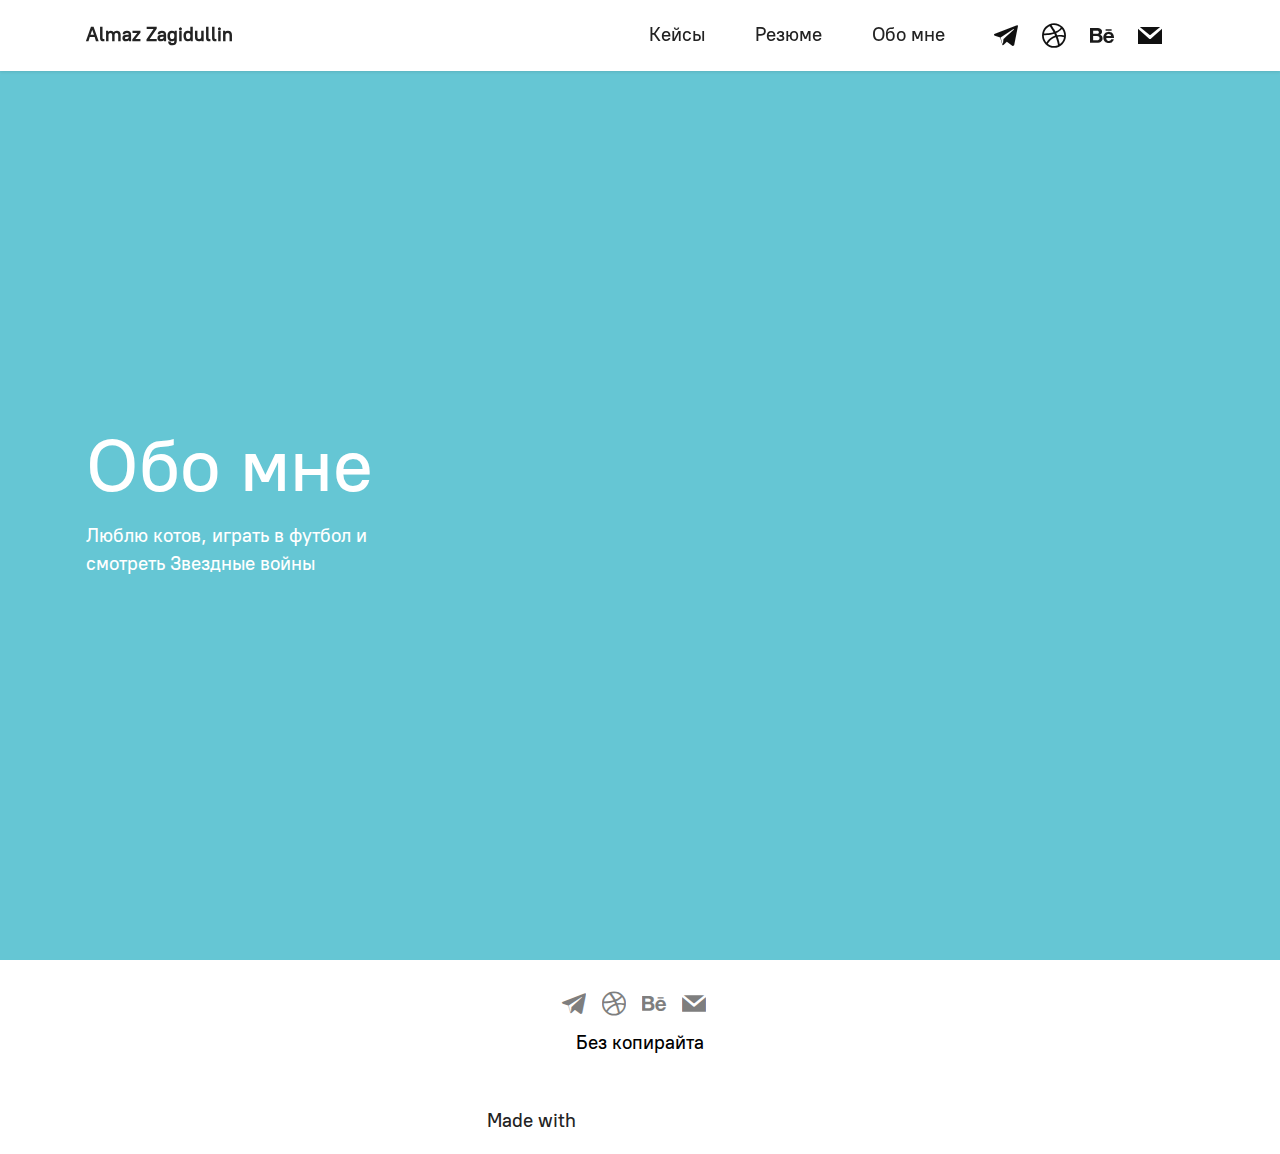
==== about.html @ 574a238c "Hello 4!" ====
<!DOCTYPE html>
<html  >
<head>
  <!-- Site made with Mobirise Website Builder v5.6.13, https://mobirise.com -->
  <meta charset="UTF-8">
  <meta http-equiv="X-UA-Compatible" content="IE=edge">
  <meta name="generator" content="Mobirise v5.6.13, mobirise.com">
  <meta name="twitter:card" content="summary_large_image"/>
  <meta name="twitter:image:src" content="">
  <meta property="og:image" content="">
  <meta name="twitter:title" content="Обо мне">
  <meta name="viewport" content="width=device-width, initial-scale=1, minimum-scale=1">
  <link rel="shortcut icon" href="assets/images/favicon-128x128.png" type="image/x-icon">
  <meta name="description" content="">
  
  
  <title>Обо мне</title>
  <link rel="stylesheet" href="assets/bootstrap/css/bootstrap.min.css">
  <link rel="stylesheet" href="assets/bootstrap/css/bootstrap-grid.min.css">
  <link rel="stylesheet" href="assets/bootstrap/css/bootstrap-reboot.min.css">
  <link rel="stylesheet" href="assets/dropdown/css/style.css">
  <link rel="stylesheet" href="assets/socicon/css/styles.css">
  <link rel="stylesheet" href="assets/theme/css/style.css">
  <link href="assets/fonts/style.css" rel="stylesheet">
  <link rel="preload" as="style" href="assets/mobirise/css/mbr-additional.css"><link rel="stylesheet" href="assets/mobirise/css/mbr-additional.css" type="text/css">
  
  
  
  
</head>
<body>
  
  <section data-bs-version="5.1" class="menu menu3 cid-tn5VrvWNl9" once="menu" id="menu3-2l">
    
    <nav class="navbar navbar-dropdown navbar-fixed-top navbar-expand-lg">
        <div class="container">
            <div class="navbar-brand">
                
                <span class="navbar-caption-wrap"><a class="navbar-caption text-black text-primary display-7" href="http://almazzagidullin.ru">Almaz Zagidullin</a></span>
            </div>
            <button class="navbar-toggler" type="button" data-toggle="collapse" data-bs-toggle="collapse" data-target="#navbarSupportedContent" data-bs-target="#navbarSupportedContent" aria-controls="navbarNavAltMarkup" aria-expanded="false" aria-label="Toggle navigation">
                <div class="hamburger">
                    <span></span>
                    <span></span>
                    <span></span>
                    <span></span>
                </div>
            </button>
            <div class="collapse navbar-collapse" id="navbarSupportedContent">
                <ul class="navbar-nav nav-dropdown nav-right" data-app-modern-menu="true"><li class="nav-item"><a class="nav-link link text-black text-primary display-4" href="index.html#features19-n">Кейсы</a></li>
                    <li class="nav-item"><a class="nav-link link text-black text-primary display-4" href="cv.html">Резюме</a></li><li class="nav-item"><a class="nav-link link text-black text-primary display-4" href="about.html">Обо мне</a></li></ul>
                <div class="icons-menu">
                    <a class="iconfont-wrapper" href="https://t.me/Almazzagidullin" target="_blank">
                        <span class="p-2 mbr-iconfont socicon-telegram socicon" style="color: rgb(16, 16, 16); fill: rgb(16, 16, 16);"></span>
                    </a>
                    <a class="iconfont-wrapper" href="https://dribbble.com/almazzagidullin" target="_blank">
                        <span class="p-2 mbr-iconfont socicon-dribbble socicon" style="color: rgb(16, 16, 16); fill: rgb(16, 16, 16);"></span>
                    </a>
                    <a class="iconfont-wrapper" href="https://www.behance.net/almazzagidullin" target="_blank">
                        <span class="p-2 mbr-iconfont socicon-behance socicon" style="color: rgb(26, 26, 26); fill: rgb(26, 26, 26);"></span>
                    </a>
                    <a class="iconfont-wrapper" href="mailto:almaz.zagidullin99@gmail.com">
                        <span class="p-2 mbr-iconfont socicon-mail socicon" style="color: rgb(16, 16, 16); fill: rgb(16, 16, 16);"></span>
                    </a>
                </div>
                
            </div>
        </div>
    </nav>
</section>

<section data-bs-version="5.1" class="header1 cid-tnnU8tg2Dp mbr-fullscreen" id="header1-2u">

    

    
    

    <div class="container">
        <div class="row">
            <div class="col-12 col-lg-4">
                <h1 class="mbr-section-title mbr-fonts-style mb-3 display-1">Обо мне</h1>
                
                <p class="mbr-text mbr-fonts-style display-7">
                    Люблю котов, играть в футбол и смотреть Звездные войны</p>
                
            </div>
        </div>
    </div>
</section>

<section data-bs-version="5.1" class="footer3 cid-tn5U6Bh8wp" once="footers" id="footer3-2m">

    

    

    <div class="container">
        <div class="media-container-row align-center mbr-white">
            
            <div class="row social-row">
                <div class="social-list align-right pb-2">
                    
                    
                    
                    
                    
                    
                <div class="soc-item">
                        <a href="https://t.me/Almazzagidullin" target="_blank">
                            <span class="mbr-iconfont mbr-iconfont-social socicon-telegram socicon" style="color: rgb(0, 0, 0); fill: rgb(0, 0, 0);"></span>
                        </a>
                    </div><div class="soc-item">
                        <a href="https://dribbble.com/almazzagidullin" target="_blank">
                            <span class="mbr-iconfont mbr-iconfont-social socicon-dribbble socicon" style="color: rgb(0, 0, 0); fill: rgb(0, 0, 0);"></span>
                        </a>
                    </div><div class="soc-item">
                        <a href="https://www.behance.net/almazzagidullin" target="_blank">
                            <span class="mbr-iconfont mbr-iconfont-social socicon-behance socicon" style="color: rgb(0, 0, 0); fill: rgb(0, 0, 0);"></span>
                        </a>
                    </div><div class="soc-item">
                        <a href="mailto:almaz.zagidullin99@gmail.com">
                            <span class="mbr-iconfont mbr-iconfont-social socicon-mail socicon" style="color: rgb(0, 0, 0); fill: rgb(0, 0, 0);"></span>
                        </a>
                    </div></div>
            </div>
            <div class="row row-copirayt">
                <p class="mbr-text mb-0 mbr-fonts-style mbr-white align-center display-7">Без копирайта</p>
            </div>
        </div>
    </div>
</section><section class="display-7" style="padding: 0;align-items: center;justify-content: center;flex-wrap: wrap;    align-content: center;display: flex;position: relative;height: 4rem;"><a href="https://mobiri.se/" style="flex: 1 1;height: 4rem;position: absolute;width: 100%;z-index: 1;"><img alt="" style="height: 4rem;" src="[data-uri]"></a><p style="margin: 0;text-align: center;" class="display-7">Made with &#8204;</p><a style="z-index:1" href="https://mobirise.com/html-builder.html">HTML Website Generator</a></section><script src="assets/bootstrap/js/bootstrap.bundle.min.js"></script>  <script src="assets/smoothscroll/smooth-scroll.js"></script>  <script src="assets/ytplayer/index.js"></script>  <script src="assets/dropdown/js/navbar-dropdown.js"></script>  <script src="assets/theme/js/script.js"></script>  
  
  
</body>
</html>
---- assets/dropdown/css/style.css ----
.navbar-dropdown {
  left: 0;
  padding: 0;
  position: absolute;
  right: 0;
  top: 0;
  transition: all 0.45s ease;
  z-index: 1030;
  background: #282828; }
  .navbar-dropdown .navbar-logo {
    margin-right: 0.8rem;
    transition: margin 0.3s ease-in-out;
    vertical-align: middle; }
    .navbar-dropdown .navbar-logo img {
      height: 3.125rem;
      transition: all 0.3s ease-in-out; }
    .navbar-dropdown .navbar-logo.mbr-iconfont {
      font-size: 3.125rem;
      line-height: 3.125rem; }
  .navbar-dropdown .navbar-caption {
    font-weight: 700;
    white-space: normal;
    vertical-align: -4px;
    line-height: 3.125rem !important; }
    .navbar-dropdown .navbar-caption, .navbar-dropdown .navbar-caption:hover {
      color: inherit;
      text-decoration: none; }
  .navbar-dropdown .mbr-iconfont + .navbar-caption {
    vertical-align: -1px; }
  .navbar-dropdown.navbar-fixed-top {
    position: fixed; }
  .navbar-dropdown .navbar-brand span {
    vertical-align: -4px; }
  .navbar-dropdown.bg-color.transparent {
    background: none; }
  .navbar-dropdown.navbar-short .navbar-brand {
    padding: 0.625rem 0; }
    .navbar-dropdown.navbar-short .navbar-brand span {
      vertical-align: -1px; }
  .navbar-dropdown.navbar-short .navbar-caption {
    line-height: 2.375rem !important;
    vertical-align: -2px; }
  .navbar-dropdown.navbar-short .navbar-logo {
    margin-right: 0.5rem; }
    .navbar-dropdown.navbar-short .navbar-logo img {
      height: 2.375rem; }
    .navbar-dropdown.navbar-short .navbar-logo.mbr-iconfont {
      font-size: 2.375rem;
      line-height: 2.375rem; }
  .navbar-dropdown.navbar-short .mbr-table-cell {
    height: 3.625rem; }
  .navbar-dropdown .navbar-close {
    left: 0.6875rem;
    position: fixed;
    top: 0.75rem;
    z-index: 1000; }
  .navbar-dropdown .hamburger-icon {
    content: "";
    display: inline-block;
    vertical-align: middle;
    width: 16px;
    -webkit-box-shadow: 0 -6px 0 1px #282828,0 0 0 1px #282828,0 6px 0 1px #282828;
    -moz-box-shadow: 0 -6px 0 1px #282828,0 0 0 1px #282828,0 6px 0 1px #282828;
    box-shadow: 0 -6px 0 1px #282828,0 0 0 1px #282828,0 6px 0 1px #282828; }

.dropdown-menu .dropdown-toggle[data-toggle="dropdown-submenu"]::after {
  border-bottom: 0.35em solid transparent;
  border-left: 0.35em solid;
  border-right: 0;
  border-top: 0.35em solid transparent;
  margin-left: 0.3rem; }

.dropdown-menu .dropdown-item:focus {
  outline: 0; }

.nav-dropdown {
  font-size: 0.75rem;
  font-weight: 500;
  height: auto !important; }
  .nav-dropdown .nav-btn {
    padding-left: 1rem; }
  .nav-dropdown .link {
    margin: .667em 1.667em;
    font-weight: 500;
    padding: 0;
    transition: color .2s ease-in-out; }
    .nav-dropdown .link.dropdown-toggle {
      margin-right: 2.583em; }
      .nav-dropdown .link.dropdown-toggle::after {
        margin-left: .25rem;
        border-top: 0.35em solid;
        border-right: 0.35em solid transparent;
        border-left: 0.35em solid transparent;
        border-bottom: 0; }
      .nav-dropdown .link.dropdown-toggle[aria-expanded="true"] {
        margin: 0;
        padding: 0.667em 3.263em  0.667em 1.667em; }
  .nav-dropdown .link::after,
  .nav-dropdown .dropdown-item::after {
    color: inherit; }
  .nav-dropdown .btn {
    font-size: 0.75rem;
    font-weight: 700;
    letter-spacing: 0;
    margin-bottom: 0;
    padding-left: 1.25rem;
    padding-right: 1.25rem; }
  .nav-dropdown .dropdown-menu {
    border-radius: 0;
    border: 0;
    left: 0;
    margin: 0;
    padding-bottom: 1.25rem;
    padding-top: 1.25rem;
    position: relative; }
  .nav-dropdown .dropdown-submenu {
    margin-left: 0.125rem;
    top: 0; }
  .nav-dropdown .dropdown-item {
    font-weight: 500;
    line-height: 2;
    padding: 0.3846em 4.615em 0.3846em 1.5385em;
    position: relative;
    transition: color .2s ease-in-out, background-color .2s ease-in-out; }
    .nav-dropdown .dropdown-item::after {
      margin-top: -0.3077em;
      position: absolute;
      right: 1.1538em;
      top: 50%; }
    .nav-dropdown .dropdown-item:focus, .nav-dropdown .dropdown-item:hover {
      background: none; }

@media (max-width: 767px) {
  .nav-dropdown.navbar-toggleable-sm {
    bottom: 0;
    display: none;
    left: 0;
    overflow-x: hidden;
    position: fixed;
    top: 0;
    transform: translateX(-100%);
    -ms-transform: translateX(-100%);
    -webkit-transform: translateX(-100%);
    width: 18.75rem;
    z-index: 999; } }
.nav-dropdown.navbar-toggleable-xl {
  bottom: 0;
  display: none;
  left: 0;
  overflow-x: hidden;
  position: fixed;
  top: 0;
  transform: translateX(-100%);
  -ms-transform: translateX(-100%);
  -webkit-transform: translateX(-100%);
  width: 18.75rem;
  z-index: 999; }

.nav-dropdown-sm {
  display: block !important;
  overflow-x: hidden;
  overflow: auto;
  padding-top: 3.875rem; }
  .nav-dropdown-sm::after {
    content: "";
    display: block;
    height: 3rem;
    width: 100%; }
  .nav-dropdown-sm.collapse.in ~ .navbar-close {
    display: block !important; }
  .nav-dropdown-sm.collapsing, .nav-dropdown-sm.collapse.in {
    transform: translateX(0);
    -ms-transform: translateX(0);
    -webkit-transform: translateX(0);
    transition: all 0.25s ease-out;
    -webkit-transition: all 0.25s ease-out;
    background: #282828; }
  .nav-dropdown-sm.collapsing[aria-expanded="false"] {
    transform: translateX(-100%);
    -ms-transform: translateX(-100%);
    -webkit-transform: translateX(-100%); }
  .nav-dropdown-sm .nav-item {
    display: block;
    margin-left: 0 !important;
    padding-left: 0; }
  .nav-dropdown-sm .link,
  .nav-dropdown-sm .dropdown-item {
    border-top: 1px dotted rgba(255, 255, 255, 0.1);
    font-size: 0.8125rem;
    line-height: 1.6;
    margin: 0 !important;
    padding: 0.875rem 2.4rem 0.875rem 1.5625rem !important;
    position: relative;
    white-space: normal; }
    .nav-dropdown-sm .link:focus, .nav-dropdown-sm .link:hover,
    .nav-dropdown-sm .dropdown-item:focus,
    .nav-dropdown-sm .dropdown-item:hover {
      background: rgba(0, 0, 0, 0.2) !important;
      color: #c0a375; }
  .nav-dropdown-sm .nav-btn {
    position: relative;
    padding: 1.5625rem 1.5625rem 0 1.5625rem; }
    .nav-dropdown-sm .nav-btn::before {
      border-top: 1px dotted rgba(255, 255, 255, 0.1);
      content: "";
      left: 0;
      position: absolute;
      top: 0;
      width: 100%; }
    .nav-dropdown-sm .nav-btn + .nav-btn {
      padding-top: 0.625rem; }
      .nav-dropdown-sm .nav-btn + .nav-btn::before {
        display: none; }
  .nav-dropdown-sm .btn {
    padding: 0.625rem 0; }
  .nav-dropdown-sm .dropdown-toggle[data-toggle="dropdown-submenu"]::after {
    margin-left: .25rem;
    border-top: 0.35em solid;
    border-right: 0.35em solid transparent;
    border-left: 0.35em solid transparent;
    border-bottom: 0; }
  .nav-dropdown-sm .dropdown-toggle[data-toggle="dropdown-submenu"][aria-expanded="true"]::after {
    border-top: 0;
    border-right: 0.35em solid transparent;
    border-left: 0.35em solid transparent;
    border-bottom: 0.35em solid; }
  .nav-dropdown-sm .dropdown-menu {
    margin: 0;
    padding: 0;
    position: relative;
    top: 0;
    left: 0;
    width: 100%;
    border: 0;
    float: none;
    border-radius: 0;
    background: none; }
  .nav-dropdown-sm .dropdown-submenu {
    left: 100%;
    margin-left: 0.125rem;
    margin-top: -1.25rem;
    top: 0; }

.navbar-toggleable-sm .nav-dropdown .dropdown-menu {
  position: absolute; }

.navbar-toggleable-sm .nav-dropdown .dropdown-submenu {
  left: 100%;
  margin-left: 0.125rem;
  margin-top: -1.25rem;
  top: 0; }

.navbar-toggleable-sm.opened .nav-dropdown .dropdown-menu {
  position: relative; }

.navbar-toggleable-sm.opened .nav-dropdown .dropdown-submenu {
  left: 0;
  margin-left: 00rem;
  margin-top: 0rem;
  top: 0; }

.is-builder .nav-dropdown.collapsing {
  transition: none !important; }
---- assets/socicon/css/styles.css ----
@charset "UTF-8";

@font-face {
  font-family: 'Socicon';
  src:  url('../fonts/socicon.eot');
  src:  url('../fonts/socicon.eot?#iefix') format('embedded-opentype'),
    url('../fonts/socicon.woff2') format('woff2'),
    url('../fonts/socicon.ttf') format('truetype'),
    url('../fonts/socicon.woff') format('woff'),
    url('../fonts/socicon.svg#socicon') format('svg');
  font-weight: normal;
  font-style: normal;
  font-display: swap;
}

[data-icon]:before {
  font-family: "socicon" !important;
  content: attr(data-icon);
  font-style: normal !important;
  font-weight: normal !important;
  font-variant: normal !important;
  text-transform: none !important;
  speak: none;
  line-height: 1;
  -webkit-font-smoothing: antialiased;
  -moz-osx-font-smoothing: grayscale;
}

[class^="socicon-"], [class*=" socicon-"] {
  /* use !important to prevent issues with browser extensions that change fonts */
  font-family: 'Socicon' !important;
  speak: none;
  font-style: normal;
  font-weight: normal;
  font-variant: normal;
  text-transform: none;
  line-height: 1;

  /* Better Font Rendering =========== */
  -webkit-font-smoothing: antialiased;
  -moz-osx-font-smoothing: grayscale;
}

.socicon-eitaa:before {
  content: "\e97c";
}
.socicon-soroush:before {
  content: "\e97d";
}
.socicon-bale:before {
  content: "\e97e";
}
.socicon-zazzle:before {
  content: "\e97b";
}
.socicon-society6:before {
  content: "\e97a";
}
.socicon-redbubble:before {
  content: "\e979";
}
.socicon-avvo:before {
  content: "\e978";
}
.socicon-stitcher:before {
  content: "\e977";
}
.socicon-googlehangouts:before {
  content: "\e974";
}
.socicon-dlive:before {
  content: "\e975";
}
.socicon-vsco:before {
  content: "\e976";
}
.socicon-flipboard:before {
  content: "\e973";
}
.socicon-ubuntu:before {
  content: "\e958";
}
.socicon-artstation:before {
  content: "\e959";
}
.socicon-invision:before {
  content: "\e95a";
}
.socicon-torial:before {
  content: "\e95b";
}
.socicon-collectorz:before {
  content: "\e95c";
}
.socicon-seenthis:before {
  content: "\e95d";
}
.socicon-googleplaymusic:before {
  content: "\e95e";
}
.socicon-debian:before {
  content: "\e95f";
}
.socicon-filmfreeway:before {
  content: "\e960";
}
.socicon-gnome:before {
  content: "\e961";
}
.socicon-itchio:before {
  content: "\e962";
}
.socicon-jamendo:before {
  content: "\e963";
}
.socicon-mix:before {
  content: "\e964";
}
.socicon-sharepoint:before {
  content: "\e965";
}
.socicon-tinder:before {
  content: "\e966";
}
.socicon-windguru:before {
  content: "\e967";
}
.socicon-cdbaby:before {
  content: "\e968";
}
.socicon-elementaryos:before {
  content: "\e969";
}
.socicon-stage32:before {
  content: "\e96a";
}
.socicon-tiktok:before {
  content: "\e96b";
}
.socicon-gitter:before {
  content: "\e96c";
}
.socicon-letterboxd:before {
  content: "\e96d";
}
.socicon-threema:before {
  content: "\e96e";
}
.socicon-splice:before {
  content: "\e96f";
}
.socicon-metapop:before {
  content: "\e970";
}
.socicon-naver:before {
  content: "\e971";
}
.socicon-remote:before {
  content: "\e972";
}
.socicon-internet:before {
  content: "\e957";
}
.socicon-moddb:before {
  content: "\e94b";
}
.socicon-indiedb:before {
  content: "\e94c";
}
.socicon-traxsource:before {
  content: "\e94d";
}
.socicon-gamefor:before {
  content: "\e94e";
}
.socicon-pixiv:before {
  content: "\e94f";
}
.socicon-myanimelist:before {
  content: "\e950";
}
.socicon-blackberry:before {
  content: "\e951";
}
.socicon-wickr:before {
  content: "\e952";
}
.socicon-spip:before {
  content: "\e953";
}
.socicon-napster:before {
  content: "\e954";
}
.socicon-beatport:before {
  content: "\e955";
}
.socicon-hackerone:before {
  content: "\e956";
}
.socicon-hackernews:before {
  content: "\e946";
}
.socicon-smashwords:before {
  content: "\e947";
}
.socicon-kobo:before {
  content: "\e948";
}
.socicon-bookbub:before {
  content: "\e949";
}
.socicon-mailru:before {
  content: "\e94a";
}
.socicon-gitlab:before {
  content: "\e945";
}
.socicon-instructables:before {
  content: "\e944";
}
.socicon-portfolio:before {
  content: "\e943";
}
.socicon-codered:before {
  content: "\e940";
}
.socicon-origin:before {
  content: "\e941";
}
.socicon-nextdoor:before {
  content: "\e942";
}
.socicon-udemy:before {
  content: "\e93f";
}
.socicon-livemaster:before {
  content: "\e93e";
}
.socicon-crunchbase:before {
  content: "\e93b";
}
.socicon-homefy:before {
  content: "\e93c";
}
.socicon-calendly:before {
  content: "\e93d";
}
.socicon-realtor:before {
  content: "\e90f";
}
.socicon-tidal:before {
  content: "\e910";
}
.socicon-qobuz:before {
  content: "\e911";
}
.socicon-natgeo:before {
  content: "\e912";
}
.socicon-mastodon:before {
  content: "\e913";
}
.socicon-unsplash:before {
  content: "\e914";
}
.socicon-homeadvisor:before {
  content: "\e915";
}
.socicon-angieslist:before {
  content: "\e916";
}
.socicon-codepen:before {
  content: "\e917";
}
.socicon-slack:before {
  content: "\e918";
}
.socicon-openaigym:before {
  content: "\e919";
}
.socicon-logmein:before {
  content: "\e91a";
}
.socicon-fiverr:before {
  content: "\e91b";
}
.socicon-gotomeeting:before {
  content: "\e91c";
}
.socicon-aliexpress:before {
  content: "\e91d";
}
.socicon-guru:before {
  content: "\e91e";
}
.socicon-appstore:before {
  content: "\e91f";
}
.socicon-homes:before {
  content: "\e920";
}
.socicon-zoom:before {
  content: "\e921";
}
.socicon-alibaba:before {
  content: "\e922";
}
.socicon-craigslist:before {
  content: "\e923";
}
.socicon-wix:before {
  content: "\e924";
}
.socicon-redfin:before {
  content: "\e925";
}
.socicon-googlecalendar:before {
  content: "\e926";
}
.socicon-shopify:before {
  content: "\e927";
}
.socicon-freelancer:before {
  content: "\e928";
}
.socicon-seedrs:before {
  content: "\e929";
}
.socicon-bing:before {
  content: "\e92a";
}
.socicon-doodle:before {
  content: "\e92b";
}
.socicon-bonanza:before {
  content: "\e92c";
}
.socicon-squarespace:before {
  content: "\e92d";
}
.socicon-toptal:before {
  content: "\e92e";
}
.socicon-gust:before {
  content: "\e92f";
}
.socicon-ask:before {
  content: "\e930";
}
.socicon-trulia:before {
  content: "\e931";
}
.socicon-loomly:before {
  content: "\e932";
}
.socicon-ghost:before {
  content: "\e933";
}
.socicon-upwork:before {
  content: "\e934";
}
.socicon-fundable:before {
  content: "\e935";
}
.socicon-booking:before {
  content: "\e936";
}
.socicon-googlemaps:before {
  content: "\e937";
}
.socicon-zillow:before {
  content: "\e938";
}
.socicon-niconico:before {
  content: "\e939";
}
.socicon-toneden:before {
  content: "\e93a";
}
.socicon-augment:before {
  content: "\e908";
}
.socicon-bitbucket:before {
  content: "\e909";
}
.socicon-fyuse:before {
  content: "\e90a";
}
.socicon-yt-gaming:before {
  content: "\e90b";
}
.socicon-sketchfab:before {
  content: "\e90c";
}
.socicon-mobcrush:before {
  content: "\e90d";
}
.socicon-microsoft:before {
  content: "\e90e";
}
.socicon-pandora:before {
  content: "\e907";
}
.socicon-messenger:before {
  content: "\e906";
}
.socicon-gamewisp:before {
  content: "\e905";
}
.socicon-bloglovin:before {
  content: "\e904";
}
.socicon-tunein:before {
  content: "\e903";
}
.socicon-gamejolt:before {
  content: "\e901";
}
.socicon-trello:before {
  content: "\e902";
}
.socicon-spreadshirt:before {
  content: "\e900";
}
.socicon-500px:before {
  content: "\e000";
}
.socicon-8tracks:before {
  content: "\e001";
}
.socicon-airbnb:before {
  content: "\e002";
}
.socicon-alliance:before {
  content: "\e003";
}
.socicon-amazon:before {
  content: "\e004";
}
.socicon-amplement:before {
  content: "\e005";
}
.socicon-android:before {
  content: "\e006";
}
.socicon-angellist:before {
  content: "\e007";
}
.socicon-apple:before {
  content: "\e008";
}
.socicon-appnet:before {
  content: "\e009";
}
.socicon-baidu:before {
  content: "\e00a";
}
.socicon-bandcamp:before {
  content: "\e00b";
}
.socicon-battlenet:before {
  content: "\e00c";
}
.socicon-mixer:before {
  content: "\e00d";
}
.socicon-bebee:before {
  content: "\e00e";
}
.socicon-bebo:before {
  content: "\e00f";
}
.socicon-behance:before {
  content: "\e010";
}
.socicon-blizzard:before {
  content: "\e011";
}
.socicon-blogger:before {
  content: "\e012";
}
.socicon-buffer:before {
  content: "\e013";
}
.socicon-chrome:before {
  content: "\e014";
}
.socicon-coderwall:before {
  content: "\e015";
}
.socicon-curse:before {
  content: "\e016";
}
.socicon-dailymotion:before {
  content: "\e017";
}
.socicon-deezer:before {
  content: "\e018";
}
.socicon-delicious:before {
  content: "\e019";
}
.socicon-deviantart:before {
  content: "\e01a";
}
.socicon-diablo:before {
  content: "\e01b";
}
.socicon-digg:before {
  content: "\e01c";
}
.socicon-discord:before {
  content: "\e01d";
}
.socicon-disqus:before {
  content: "\e01e";
}
.socicon-douban:before {
  content: "\e01f";
}
.socicon-draugiem:before {
  content: "\e020";
}
.socicon-dribbble:before {
  content: "\e021";
}
.socicon-drupal:before {
  content: "\e022";
}
.socicon-ebay:before {
  content: "\e023";
}
.socicon-ello:before {
  content: "\e024";
}
.socicon-endomodo:before {
  content: "\e025";
}
.socicon-envato:before {
  content: "\e026";
}
.socicon-etsy:before {
  content: "\e027";
}
.socicon-facebook:before {
  content: "\e028";
}
.socicon-feedburner:before {
  content: "\e029";
}
.socicon-filmweb:before {
  content: "\e02a";
}
.socicon-firefox:before {
  content: "\e02b";
}
.socicon-flattr:before {
  content: "\e02c";
}
.socicon-flickr:before {
  content: "\e02d";
}
.socicon-formulr:before {
  content: "\e02e";
}
.socicon-forrst:before {
  content: "\e02f";
}
.socicon-foursquare:before {
  content: "\e030";
}
.socicon-friendfeed:before {
  content: "\e031";
}
.socicon-github:before {
  content: "\e032";
}
.socicon-goodreads:before {
  content: "\e033";
}
.socicon-google:before {
  content: "\e034";
}
.socicon-googlescholar:before {
  content: "\e035";
}
.socicon-googlegroups:before {
  content: "\e036";
}
.socicon-googlephotos:before {
  content: "\e037";
}
.socicon-googleplus:before {
  content: "\e038";
}
.socicon-grooveshark:before {
  content: "\e039";
}
.socicon-hackerrank:before {
  content: "\e03a";
}
.socicon-hearthstone:before {
  content: "\e03b";
}
.socicon-hellocoton:before {
  content: "\e03c";
}
.socicon-heroes:before {
  content: "\e03d";
}
.socicon-smashcast:before {
  content: "\e03e";
}
.socicon-horde:before {
  content: "\e03f";
}
.socicon-houzz:before {
  content: "\e040";
}
.socicon-icq:before {
  content: "\e041";
}
.socicon-identica:before {
  content: "\e042";
}
.socicon-imdb:before {
  content: "\e043";
}
.socicon-instagram:before {
  content: "\e044";
}
.socicon-issuu:before {
  content: "\e045";
}
.socicon-istock:before {
  content: "\e046";
}
.socicon-itunes:before {
  content: "\e047";
}
.socicon-keybase:before {
  content: "\e048";
}
.socicon-lanyrd:before {
  content: "\e049";
}
.socicon-lastfm:before {
  content: "\e04a";
}
.socicon-line:before {
  content: "\e04b";
}
.socicon-linkedin:before {
  content: "\e04c";
}
.socicon-livejournal:before {
  content: "\e04d";
}
.socicon-lyft:before {
  content: "\e04e";
}
.socicon-macos:before {
  content: "\e04f";
}
.socicon-mail:before {
  content: "\e050";
}
.socicon-medium:before {
  content: "\e051";
}
.socicon-meetup:before {
  content: "\e052";
}
.socicon-mixcloud:before {
  content: "\e053";
}
.socicon-modelmayhem:before {
  content: "\e054";
}
.socicon-mumble:before {
  content: "\e055";
}
.socicon-myspace:before {
  content: "\e056";
}
.socicon-newsvine:before {
  content: "\e057";
}
.socicon-nintendo:before {
  content: "\e058";
}
.socicon-npm:before {
  content: "\e059";
}
.socicon-odnoklassniki:before {
  content: "\e05a";
}
.socicon-openid:before {
  content: "\e05b";
}
.socicon-opera:before {
  content: "\e05c";
}
.socicon-outlook:before {
  content: "\e05d";
}
.socicon-overwatch:before {
  content: "\e05e";
}
.socicon-patreon:before {
  content: "\e05f";
}
.socicon-paypal:before {
  content: "\e060";
}
.socicon-periscope:before {
  content: "\e061";
}
.socicon-persona:before {
  content: "\e062";
}
.socicon-pinterest:before {
  content: "\e063";
}
.socicon-play:before {
  content: "\e064";
}
.socicon-player:before {
  content: "\e065";
}
.socicon-playstation:before {
  content: "\e066";
}
.socicon-pocket:before {
  content: "\e067";
}
.socicon-qq:before {
  content: "\e068";
}
.socicon-quora:before {
  content: "\e069";
}
.socicon-raidcall:before {
  content: "\e06a";
}
.socicon-ravelry:before {
  content: "\e06b";
}
.socicon-reddit:before {
  content: "\e06c";
}
.socicon-renren:before {
  content: "\e06d";
}
.socicon-researchgate:before {
  content: "\e06e";
}
.socicon-residentadvisor:before {
  content: "\e06f";
}
.socicon-reverbnation:before {
  content: "\e070";
}
.socicon-rss:before {
  content: "\e071";
}
.socicon-sharethis:before {
  content: "\e072";
}
.socicon-skype:before {
  content: "\e073";
}
.socicon-slideshare:before {
  content: "\e074";
}
.socicon-smugmug:before {
  content: "\e075";
}
.socicon-snapchat:before {
  content: "\e076";
}
.socicon-songkick:before {
  content: "\e077";
}
.socicon-soundcloud:before {
  content: "\e078";
}
.socicon-spotify:before {
  content: "\e079";
}
.socicon-stackexchange:before {
  content: "\e07a";
}
.socicon-stackoverflow:before {
  content: "\e07b";
}
.socicon-starcraft:before {
  content: "\e07c";
}
.socicon-stayfriends:before {
  content: "\e07d";
}
.socicon-steam:before {
  content: "\e07e";
}
.socicon-storehouse:before {
  content: "\e07f";
}
.socicon-strava:before {
  content: "\e080";
}
.socicon-streamjar:before {
  content: "\e081";
}
.socicon-stumbleupon:before {
  content: "\e082";
}
.socicon-swarm:before {
  content: "\e083";
}
.socicon-teamspeak:before {
  content: "\e084";
}
.socicon-teamviewer:before {
  content: "\e085";
}
.socicon-technorati:before {
  content: "\e086";
}
.socicon-telegram:before {
  content: "\e087";
}
.socicon-tripadvisor:before {
  content: "\e088";
}
.socicon-tripit:before {
  content: "\e089";
}
.socicon-triplej:before {
  content: "\e08a";
}
.socicon-tumblr:before {
  content: "\e08b";
}
.socicon-twitch:before {
  content: "\e08c";
}
.socicon-twitter:before {
  content: "\e08d";
}
.socicon-uber:before {
  content: "\e08e";
}
.socicon-ventrilo:before {
  content: "\e08f";
}
.socicon-viadeo:before {
  content: "\e090";
}
.socicon-viber:before {
  content: "\e091";
}
.socicon-viewbug:before {
  content: "\e092";
}
.socicon-vimeo:before {
  content: "\e093";
}
.socicon-vine:before {
  content: "\e094";
}
.socicon-vkontakte:before {
  content: "\e095";
}
.socicon-warcraft:before {
  content: "\e096";
}
.socicon-wechat:before {
  content: "\e097";
}
.socicon-weibo:before {
  content: "\e098";
}
.socicon-whatsapp:before {
  content: "\e099";
}
.socicon-wikipedia:before {
  content: "\e09a";
}
.socicon-windows:before {
  content: "\e09b";
}
.socicon-wordpress:before {
  content: "\e09c";
}
.socicon-wykop:before {
  content: "\e09d";
}
.socicon-xbox:before {
  content: "\e09e";
}
.socicon-xing:before {
  content: "\e09f";
}
.socicon-yahoo:before {
  content: "\e0a0";
}
.socicon-yammer:before {
  content: "\e0a1";
}
.socicon-yandex:before {
  content: "\e0a2";
}
.socicon-yelp:before {
  content: "\e0a3";
}
.socicon-younow:before {
  content: "\e0a4";
}
.socicon-youtube:before {
  content: "\e0a5";
}
.socicon-zapier:before {
  content: "\e0a6";
}
.socicon-zerply:before {
  content: "\e0a7";
}
.socicon-zomato:before {
  content: "\e0a8";
}
.socicon-zynga:before {
  content: "\e0a9";
}
---- assets/theme/css/style.css ----
@charset "UTF-8";
section {
  background-color: #ffffff;
}

body {
  font-style: normal;
  line-height: 1.5;
  font-weight: 400;
  color: #232323;
  position: relative;
}

button {
  background-color: transparent;
  border-color: transparent;
}

section,
.container,
.container-fluid {
  position: relative;
  word-wrap: break-word;
}

a.mbr-iconfont:hover {
  text-decoration: none;
}

.article .lead p,
.article .lead ul,
.article .lead ol,
.article .lead pre,
.article .lead blockquote {
  margin-bottom: 0;
}

a {
  font-style: normal;
  font-weight: 400;
  cursor: pointer;
}
a, a:hover {
  text-decoration: none;
}

.mbr-section-title {
  font-style: normal;
  line-height: 1.3;
}

.mbr-section-subtitle {
  line-height: 1.3;
}

.mbr-text {
  font-style: normal;
  line-height: 1.7;
}

h1,
h2,
h3,
h4,
h5,
h6,
.display-1,
.display-2,
.display-4,
.display-5,
.display-7,
span,
p,
a {
  line-height: 1;
  word-break: break-word;
  word-wrap: break-word;
  font-weight: 400;
}

b,
strong {
  font-weight: bold;
}

input:-webkit-autofill, input:-webkit-autofill:hover, input:-webkit-autofill:focus, input:-webkit-autofill:active {
  transition-delay: 9999s;
  -webkit-transition-property: background-color, color;
  transition-property: background-color, color;
}

textarea[type=hidden] {
  display: none;
}

section {
  background-position: 50% 50%;
  background-repeat: no-repeat;
  background-size: cover;
}
section .mbr-background-video,
section .mbr-background-video-preview {
  position: absolute;
  bottom: 0;
  left: 0;
  right: 0;
  top: 0;
}

.hidden {
  visibility: hidden;
}

.mbr-z-index20 {
  z-index: 20;
}

/*! Base colors */
.mbr-white {
  color: #ffffff;
}

.mbr-black {
  color: #111111;
}

.mbr-bg-white {
  background-color: #ffffff;
}

.mbr-bg-black {
  background-color: #000000;
}

/*! Text-aligns */
.align-left {
  text-align: left;
}

.align-center {
  text-align: center;
}

.align-right {
  text-align: right;
}

/*! Font-weight  */
.mbr-light {
  font-weight: 300;
}

.mbr-regular {
  font-weight: 400;
}

.mbr-semibold {
  font-weight: 500;
}

.mbr-bold {
  font-weight: 700;
}

/*! Media  */
.media-content {
  flex-basis: 100%;
}

.media-container-row {
  display: flex;
  flex-direction: row;
  flex-wrap: wrap;
  justify-content: center;
  align-content: center;
  align-items: start;
}
.media-container-row .media-size-item {
  width: 400px;
}

.media-container-column {
  display: flex;
  flex-direction: column;
  flex-wrap: wrap;
  justify-content: center;
  align-content: center;
  align-items: stretch;
}
.media-container-column > * {
  width: 100%;
}

@media (min-width: 992px) {
  .media-container-row {
    flex-wrap: nowrap;
  }
}
figure {
  margin-bottom: 0;
  overflow: hidden;
}

figure[mbr-media-size] {
  transition: width 0.1s;
}

img,
iframe {
  display: block;
  width: 100%;
}

.card {
  background-color: transparent;
  border: none;
}

.card-box {
  width: 100%;
}

.card-img {
  text-align: center;
  flex-shrink: 0;
  -webkit-flex-shrink: 0;
}

.media {
  max-width: 100%;
  margin: 0 auto;
}

.mbr-figure {
  align-self: center;
}

.media-container > div {
  max-width: 100%;
}

.mbr-figure img,
.card-img img {
  width: 100%;
}

@media (max-width: 991px) {
  .media-size-item {
    width: auto !important;
  }

  .media {
    width: auto;
  }

  .mbr-figure {
    width: 100% !important;
  }
}
/*! Buttons */
.mbr-section-btn {
  margin-left: -0.6rem;
  margin-right: -0.6rem;
  font-size: 0;
}

.btn {
  font-weight: 600;
  border-width: 1px;
  font-style: normal;
  margin: 0.6rem 0.6rem;
  white-space: normal;
  transition: all 0.2s ease-in-out;
  display: inline-flex;
  align-items: center;
  justify-content: center;
  word-break: break-word;
}

.btn-sm {
  font-weight: 600;
  letter-spacing: 0px;
  transition: all 0.3s ease-in-out;
}

.btn-md {
  font-weight: 600;
  letter-spacing: 0px;
  transition: all 0.3s ease-in-out;
}

.btn-lg {
  font-weight: 600;
  letter-spacing: 0px;
  transition: all 0.3s ease-in-out;
}

.btn-form {
  margin: 0;
}
.btn-form:hover {
  cursor: pointer;
}

nav .mbr-section-btn {
  margin-left: 0rem;
  margin-right: 0rem;
}

/*! Btn icon margin */
.btn .mbr-iconfont,
.btn.btn-sm .mbr-iconfont {
  order: 1;
  cursor: pointer;
  margin-left: 0.5rem;
  vertical-align: sub;
}

.btn.btn-md .mbr-iconfont,
.btn.btn-md .mbr-iconfont {
  margin-left: 0.8rem;
}

.mbr-regular {
  font-weight: 400;
}

.mbr-semibold {
  font-weight: 500;
}

.mbr-bold {
  font-weight: 700;
}

[type=submit] {
  -webkit-appearance: none;
}

/*! Full-screen */
.mbr-fullscreen .mbr-overlay {
  min-height: 100vh;
}

.mbr-fullscreen {
  display: flex;
  display: -moz-flex;
  display: -ms-flex;
  display: -o-flex;
  align-items: center;
  min-height: 100vh;
  padding-top: 3rem;
  padding-bottom: 3rem;
}

/*! Map */
.map {
  height: 25rem;
  position: relative;
}
.map iframe {
  width: 100%;
  height: 100%;
}

/*! Scroll to top arrow */
.mbr-arrow-up {
  bottom: 25px;
  right: 90px;
  position: fixed;
  text-align: right;
  z-index: 5000;
  color: #ffffff;
  font-size: 22px;
}

.mbr-arrow-up a {
  background: rgba(0, 0, 0, 0.2);
  border-radius: 50%;
  color: #fff;
  display: inline-block;
  height: 60px;
  width: 60px;
  border: 2px solid #fff;
  outline-style: none !important;
  position: relative;
  text-decoration: none;
  transition: all 0.3s ease-in-out;
  cursor: pointer;
  text-align: center;
}
.mbr-arrow-up a:hover {
  background-color: rgba(0, 0, 0, 0.4);
}
.mbr-arrow-up a i {
  line-height: 60px;
}

.mbr-arrow-up-icon {
  display: block;
  color: #fff;
}

.mbr-arrow-up-icon::before {
  content: "›";
  display: inline-block;
  font-family: serif;
  font-size: 22px;
  line-height: 1;
  font-style: normal;
  position: relative;
  top: 6px;
  left: -4px;
  transform: rotate(-90deg);
}

/*! Arrow Down */
.mbr-arrow {
  position: absolute;
  bottom: 45px;
  left: 50%;
  width: 60px;
  height: 60px;
  cursor: pointer;
  background-color: rgba(80, 80, 80, 0.5);
  border-radius: 50%;
  transform: translateX(-50%);
}
@media (max-width: 767px) {
  .mbr-arrow {
    display: none;
  }
}
.mbr-arrow > a {
  display: inline-block;
  text-decoration: none;
  outline-style: none;
  -webkit-animation: arrowdown 1.7s ease-in-out infinite;
          animation: arrowdown 1.7s ease-in-out infinite;
  color: #ffffff;
}
.mbr-arrow > a > i {
  position: absolute;
  top: -2px;
  left: 15px;
  font-size: 2rem;
}

#scrollToTop a i::before {
  content: "";
  position: absolute;
  display: block;
  border-bottom: 2.5px solid #fff;
  border-left: 2.5px solid #fff;
  width: 27.8%;
  height: 27.8%;
  left: 50%;
  top: 51%;
  transform: translateY(-30%) translateX(-50%) rotate(135deg);
}

@keyframes arrowdown {
  0% {
    transform: translateY(0px);
  }
  50% {
    transform: translateY(-5px);
  }
  100% {
    transform: translateY(0px);
  }
}
@-webkit-keyframes arrowdown {
  0% {
    transform: translateY(0px);
  }
  50% {
    transform: translateY(-5px);
  }
  100% {
    transform: translateY(0px);
  }
}
@media (max-width: 500px) {
  .mbr-arrow-up {
    left: 0;
    right: 0;
    text-align: center;
  }
}
/*Gradients animation*/
@keyframes gradient-animation {
  from {
    background-position: 0% 100%;
    -webkit-animation-timing-function: ease-in-out;
            animation-timing-function: ease-in-out;
  }
  to {
    background-position: 100% 0%;
    -webkit-animation-timing-function: ease-in-out;
            animation-timing-function: ease-in-out;
  }
}
@-webkit-keyframes gradient-animation {
  from {
    background-position: 0% 100%;
    -webkit-animation-timing-function: ease-in-out;
            animation-timing-function: ease-in-out;
  }
  to {
    background-position: 100% 0%;
    -webkit-animation-timing-function: ease-in-out;
            animation-timing-function: ease-in-out;
  }
}
.bg-gradient {
  background-size: 200% 200%;
  animation: gradient-animation 5s infinite alternate;
  -webkit-animation: gradient-animation 5s infinite alternate;
}

.menu .navbar-brand {
  display: -webkit-flex;
}
.menu .navbar-brand span {
  display: flex;
  display: -webkit-flex;
}
.menu .navbar-brand .navbar-caption-wrap {
  display: -webkit-flex;
}
.menu .navbar-brand .navbar-logo img {
  display: -webkit-flex;
  width: auto;
}
@media (min-width: 768px) and (max-width: 991px) {
  .menu .navbar-toggleable-sm .navbar-nav {
    display: -ms-flexbox;
  }
}
@media (max-width: 991px) {
  .menu .navbar-collapse {
    max-height: 93.5vh;
  }
  .menu .navbar-collapse.show {
    overflow: auto;
  }
}
@media (min-width: 992px) {
  .menu .navbar-nav.nav-dropdown {
    display: -webkit-flex;
  }
  .menu .navbar-toggleable-sm .navbar-collapse {
    display: -webkit-flex !important;
  }
  .menu .collapsed .navbar-collapse {
    max-height: 93.5vh;
  }
  .menu .collapsed .navbar-collapse.show {
    overflow: auto;
  }
}
@media (max-width: 767px) {
  .menu .navbar-collapse {
    max-height: 80vh;
  }
}

.nav-link .mbr-iconfont {
  margin-right: 0.5rem;
}

.navbar {
  display: -webkit-flex;
  -webkit-flex-wrap: wrap;
  -webkit-align-items: center;
  -webkit-justify-content: space-between;
}

.navbar-collapse {
  -webkit-flex-basis: 100%;
  -webkit-flex-grow: 1;
  -webkit-align-items: center;
}

.nav-dropdown .link {
  padding: 0.667em 1.667em !important;
  margin: 0 !important;
}

.nav {
  display: -webkit-flex;
  -webkit-flex-wrap: wrap;
}

.row {
  display: -webkit-flex;
  -webkit-flex-wrap: wrap;
}

.justify-content-center {
  -webkit-justify-content: center;
}

.form-inline {
  display: -webkit-flex;
}

.card-wrapper {
  -webkit-flex: 1;
}

.carousel-control {
  z-index: 10;
  display: -webkit-flex;
}

.carousel-controls {
  display: -webkit-flex;
}

.media {
  display: -webkit-flex;
}

.form-group:focus {
  outline: none;
}

.jq-selectbox__select {
  padding: 7px 0;
  position: relative;
}

.jq-selectbox__dropdown {
  overflow: hidden;
  border-radius: 10px;
  position: absolute;
  top: 100%;
  left: 0 !important;
  width: 100% !important;
}

.jq-selectbox__trigger-arrow {
  right: 0;
  transform: translateY(-50%);
}

.jq-selectbox li {
  padding: 1.07em 0.5em;
}

input[type=range] {
  padding-left: 0 !important;
  padding-right: 0 !important;
}

.modal-dialog,
.modal-content {
  height: 100%;
}

.modal-dialog .carousel-inner {
  height: calc(100vh - 1.75rem);
}
@media (max-width: 575px) {
  .modal-dialog .carousel-inner {
    height: calc(100vh - 1rem);
  }
}

.carousel-item {
  text-align: center;
}

.carousel-item img {
  margin: auto;
}

.navbar-toggler {
  align-self: flex-start;
  padding: 0.25rem 0.75rem;
  font-size: 1.25rem;
  line-height: 1;
  background: transparent;
  border: 1px solid transparent;
  border-radius: 0.25rem;
}

.navbar-toggler:focus,
.navbar-toggler:hover {
  text-decoration: none;
  box-shadow: none;
}

.navbar-toggler-icon {
  display: inline-block;
  width: 1.5em;
  height: 1.5em;
  vertical-align: middle;
  content: "";
  background: no-repeat center center;
  background-size: 100% 100%;
}

.navbar-toggler-left {
  position: absolute;
  left: 1rem;
}

.navbar-toggler-right {
  position: absolute;
  right: 1rem;
}

.card-img {
  width: auto;
}

.menu .navbar.collapsed:not(.beta-menu) {
  flex-direction: column;
}

.carousel-item.active,
.carousel-item-next,
.carousel-item-prev {
  display: flex;
}

.note-air-layout .dropup .dropdown-menu,
.note-air-layout .navbar-fixed-bottom .dropdown .dropdown-menu {
  bottom: initial !important;
}

html,
body {
  height: auto;
  min-height: 100vh;
}

.dropup .dropdown-toggle::after {
  display: none;
}

.form-asterisk {
  font-family: initial;
  position: absolute;
  top: -2px;
  font-weight: normal;
}

.form-control-label {
  position: relative;
  cursor: pointer;
  margin-bottom: 0.357em;
  padding: 0;
}

.alert {
  color: #ffffff;
  border-radius: 0;
  border: 0;
  font-size: 1.1rem;
  line-height: 1.5;
  margin-bottom: 1.875rem;
  padding: 1.25rem;
  position: relative;
  text-align: center;
}
.alert.alert-form::after {
  background-color: inherit;
  bottom: -7px;
  content: "";
  display: block;
  height: 14px;
  left: 50%;
  margin-left: -7px;
  position: absolute;
  transform: rotate(45deg);
  width: 14px;
}

.form-control {
  background-color: #ffffff;
  background-clip: border-box;
  color: #232323;
  line-height: 1rem !important;
  height: auto;
  padding: 0.6rem 1.2rem;
  transition: border-color 0.25s ease 0s;
  border: 1px solid transparent !important;
  border-radius: 4px;
  box-shadow: rgba(0, 0, 0, 0.07) 0px 1px 1px 0px, rgba(0, 0, 0, 0.07) 0px 1px 3px 0px, rgba(0, 0, 0, 0.03) 0px 0px 0px 1px;
}
.form-active .form-control:invalid {
  border-color: red;
}

form .row {
  margin-left: -0.6rem;
  margin-right: -0.6rem;
}
form .row [class*=col] {
  padding-left: 0.6rem;
  padding-right: 0.6rem;
}

form .mbr-section-btn {
  margin: 0;
  padding-left: 0.6rem;
  padding-right: 0.6rem;
}

form .btn {
  display: flex;
  padding: 0.6rem 1.2rem;
  margin: 0;
}

form .form-check-input {
  margin-top: 0.5;
}

textarea.form-control {
  line-height: 1.5rem !important;
}

.form-group {
  margin-bottom: 1.2rem;
}

.form-control,
form .btn {
  min-height: 48px;
}

.gdpr-block label span.textGDPR input[name=gdpr] {
  top: 7px;
}

.form-control:focus {
  box-shadow: none;
}

:focus {
  outline: none;
}

.mbr-overlay {
  background-color: #000;
  bottom: 0;
  left: 0;
  opacity: 0.5;
  position: absolute;
  right: 0;
  top: 0;
  z-index: 0;
  pointer-events: none;
}

blockquote {
  font-style: italic;
  padding: 3rem;
  font-size: 1.09rem;
  position: relative;
  border-left: 3px solid;
}

ul,
ol,
pre,
blockquote {
  margin-bottom: 2.3125rem;
}

.mt-4 {
  margin-top: 2rem !important;
}

.mb-4 {
  margin-bottom: 2rem !important;
}

@media (min-width: 992px) {
  .container {
    padding-left: 16px;
    padding-right: 16px;
  }

  .row {
    margin-left: -16px;
    margin-right: -16px;
  }
  .row > [class*=col] {
    padding-left: 16px;
    padding-right: 16px;
  }
}
@media (min-width: 768px) {
  .container-fluid {
    padding-left: 32px;
    padding-right: 32px;
  }
}
@media (min-width: 768px) and (max-width: 991px) {
  .mbr-container {
    padding-left: 32px;
    padding-right: 32px;
  }
}
@media (max-width: 767px) {
  .mbr-container {
    padding-left: 16px;
    padding-right: 16px;
  }
}
.card-wrapper,
.item-wrapper {
  overflow: hidden;
}

.app-video-wrapper > img {
  opacity: 1;
}

.item {
  position: relative;
}

.dropdown-menu .dropdown-menu {
  left: 100%;
}

.dropdown-item + .dropdown-menu {
  display: none;
}

.dropdown-item:hover + .dropdown-menu,
.dropdown-menu:hover {
  display: block;
}

@media (min-aspect-ratio: 16/9) {
  .mbr-video-foreground {
    height: 300% !important;
    top: -100% !important;
  }
}
@media (max-aspect-ratio: 16/9) {
  .mbr-video-foreground {
    width: 300% !important;
    left: -100% !important;
  }
}.engine {
	position: absolute;
	text-indent: -2400px;
	text-align: center;
	padding: 0;
	top: 0;
	left: -2400px;
}
---- assets/fonts/style.css ----
@font-face {
   font-family: 'pt-root-ui_medium';
   font-display: swap;
   src: url('pt-root-ui_medium/font.ttf');
}
---- assets/mobirise/css/mbr-additional.css ----
body {
  font-family: Jost;
}
.display-1 {
  font-family: 'pt-root-ui_medium';
  font-size: 4.6rem;
  line-height: 1.1;
}
.display-1 > .mbr-iconfont {
  font-size: 5.75rem;
}
.display-2 {
  font-family: 'pt-root-ui_medium';
  font-size: 2.6rem;
  line-height: 1.1;
}
.display-2 > .mbr-iconfont {
  font-size: 3.25rem;
}
.display-4 {
  font-family: 'pt-root-ui_medium';
  font-size: 1.2rem;
  line-height: 1.5;
}
.display-4 > .mbr-iconfont {
  font-size: 1.5rem;
}
.display-5 {
  font-family: 'pt-root-ui_medium';
  font-size: 1.6rem;
  line-height: 1.5;
}
.display-5 > .mbr-iconfont {
  font-size: 2rem;
}
.display-7 {
  font-family: 'pt-root-ui_medium';
  font-size: 1.2rem;
  line-height: 1.5;
}
.display-7 > .mbr-iconfont {
  font-size: 1.5rem;
}
/* ---- Fluid typography for mobile devices ---- */
/* 1.4 - font scale ratio ( bootstrap == 1.42857 ) */
/* 100vw - current viewport width */
/* (48 - 20)  48 == 48rem == 768px, 20 == 20rem == 320px(minimal supported viewport) */
/* 0.65 - min scale variable, may vary */
@media (max-width: 992px) {
  .display-1 {
    font-size: 3.68rem;
  }
}
@media (max-width: 768px) {
  .display-1 {
    font-size: 3.22rem;
    font-size: calc( 2.26rem + (4.6 - 2.26) * ((100vw - 20rem) / (48 - 20)));
    line-height: calc( 1.1 * (2.26rem + (4.6 - 2.26) * ((100vw - 20rem) / (48 - 20))));
  }
  .display-2 {
    font-size: 2.08rem;
    font-size: calc( 1.56rem + (2.6 - 1.56) * ((100vw - 20rem) / (48 - 20)));
    line-height: calc( 1.3 * (1.56rem + (2.6 - 1.56) * ((100vw - 20rem) / (48 - 20))));
  }
  .display-4 {
    font-size: 0.96rem;
    font-size: calc( 1.07rem + (1.2 - 1.07) * ((100vw - 20rem) / (48 - 20)));
    line-height: calc( 1.4 * (1.07rem + (1.2 - 1.07) * ((100vw - 20rem) / (48 - 20))));
  }
  .display-5 {
    font-size: 1.28rem;
    font-size: calc( 1.21rem + (1.6 - 1.21) * ((100vw - 20rem) / (48 - 20)));
    line-height: calc( 1.4 * (1.21rem + (1.6 - 1.21) * ((100vw - 20rem) / (48 - 20))));
  }
  .display-7 {
    font-size: 0.96rem;
    font-size: calc( 1.07rem + (1.2 - 1.07) * ((100vw - 20rem) / (48 - 20)));
    line-height: calc( 1.4 * (1.07rem + (1.2 - 1.07) * ((100vw - 20rem) / (48 - 20))));
  }
}
/* Buttons */
.btn {
  padding: 0.6rem 1.2rem;
  border-radius: 4px;
}
.btn-sm {
  padding: 0.6rem 1.2rem;
  border-radius: 4px;
}
.btn-md {
  padding: 0.6rem 1.2rem;
  border-radius: 4px;
}
.btn-lg {
  padding: 1rem 2.6rem;
  border-radius: 4px;
}
.bg-primary {
  background-color: #ffffff !important;
}
.bg-success {
  background-color: #e30b5c !important;
}
.bg-info {
  background-color: #e30b5c !important;
}
.bg-warning {
  background-color: #e30b5c !important;
}
.bg-danger {
  background-color: #e30b5c !important;
}
.btn-primary,
.btn-primary:active {
  background-color: #ffffff !important;
  border-color: #ffffff !important;
  color: #808080 !important;
  box-shadow: 0 2px 2px 0 rgba(0, 0, 0, 0.2);
}
.btn-primary:hover,
.btn-primary:focus,
.btn-primary.focus,
.btn-primary.active {
  color: #545454 !important;
  background-color: #d4d4d4 !important;
  border-color: #d4d4d4 !important;
  box-shadow: 0 2px 5px 0 rgba(0, 0, 0, 0.2);
}
.btn-primary.disabled,
.btn-primary:disabled {
  color: #808080 !important;
  background-color: #d4d4d4 !important;
  border-color: #d4d4d4 !important;
}
.btn-secondary,
.btn-secondary:active {
  background-color: #e30b5c !important;
  border-color: #e30b5c !important;
  color: #ffffff !important;
  box-shadow: 0 2px 2px 0 rgba(0, 0, 0, 0.2);
}
.btn-secondary:hover,
.btn-secondary:focus,
.btn-secondary.focus,
.btn-secondary.active {
  color: #ffffff !important;
  background-color: #90073a !important;
  border-color: #90073a !important;
  box-shadow: 0 2px 5px 0 rgba(0, 0, 0, 0.2);
}
.btn-secondary.disabled,
.btn-secondary:disabled {
  color: #ffffff !important;
  background-color: #90073a !important;
  border-color: #90073a !important;
}
.btn-info,
.btn-info:active {
  background-color: #e30b5c !important;
  border-color: #e30b5c !important;
  color: #ffffff !important;
  box-shadow: 0 2px 2px 0 rgba(0, 0, 0, 0.2);
}
.btn-info:hover,
.btn-info:focus,
.btn-info.focus,
.btn-info.active {
  color: #ffffff !important;
  background-color: #90073a !important;
  border-color: #90073a !important;
  box-shadow: 0 2px 5px 0 rgba(0, 0, 0, 0.2);
}
.btn-info.disabled,
.btn-info:disabled {
  color: #ffffff !important;
  background-color: #90073a !important;
  border-color: #90073a !important;
}
.btn-success,
.btn-success:active {
  background-color: #e30b5c !important;
  border-color: #e30b5c !important;
  color: #ffffff !important;
  box-shadow: 0 2px 2px 0 rgba(0, 0, 0, 0.2);
}
.btn-success:hover,
.btn-success:focus,
.btn-success.focus,
.btn-success.active {
  color: #ffffff !important;
  background-color: #90073a !important;
  border-color: #90073a !important;
  box-shadow: 0 2px 5px 0 rgba(0, 0, 0, 0.2);
}
.btn-success.disabled,
.btn-success:disabled {
  color: #ffffff !important;
  background-color: #90073a !important;
  border-color: #90073a !important;
}
.btn-warning,
.btn-warning:active {
  background-color: #e30b5c !important;
  border-color: #e30b5c !important;
  color: #ffffff !important;
  box-shadow: 0 2px 2px 0 rgba(0, 0, 0, 0.2);
}
.btn-warning:hover,
.btn-warning:focus,
.btn-warning.focus,
.btn-warning.active {
  color: #ffffff !important;
  background-color: #90073a !important;
  border-color: #90073a !important;
  box-shadow: 0 2px 5px 0 rgba(0, 0, 0, 0.2);
}
.btn-warning.disabled,
.btn-warning:disabled {
  color: #ffffff !important;
  background-color: #90073a !important;
  border-color: #90073a !important;
}
.btn-danger,
.btn-danger:active {
  background-color: #e30b5c !important;
  border-color: #e30b5c !important;
  color: #ffffff !important;
  box-shadow: 0 2px 2px 0 rgba(0, 0, 0, 0.2);
}
.btn-danger:hover,
.btn-danger:focus,
.btn-danger.focus,
.btn-danger.active {
  color: #ffffff !important;
  background-color: #90073a !important;
  border-color: #90073a !important;
  box-shadow: 0 2px 5px 0 rgba(0, 0, 0, 0.2);
}
.btn-danger.disabled,
.btn-danger:disabled {
  color: #ffffff !important;
  background-color: #90073a !important;
  border-color: #90073a !important;
}
.btn-white,
.btn-white:active {
  background-color: #fafafa !important;
  border-color: #fafafa !important;
  color: #7a7a7a !important;
  box-shadow: 0 2px 2px 0 rgba(0, 0, 0, 0.2);
}
.btn-white:hover,
.btn-white:focus,
.btn-white.focus,
.btn-white.active {
  color: #4f4f4f !important;
  background-color: #cfcfcf !important;
  border-color: #cfcfcf !important;
  box-shadow: 0 2px 5px 0 rgba(0, 0, 0, 0.2);
}
.btn-white.disabled,
.btn-white:disabled {
  color: #7a7a7a !important;
  background-color: #cfcfcf !important;
  border-color: #cfcfcf !important;
}
.btn-black,
.btn-black:active {
  background-color: #232323 !important;
  border-color: #232323 !important;
  color: #ffffff !important;
  box-shadow: 0 2px 2px 0 rgba(0, 0, 0, 0.2);
}
.btn-black:hover,
.btn-black:focus,
.btn-black.focus,
.btn-black.active {
  color: #ffffff !important;
  background-color: #000000 !important;
  border-color: #000000 !important;
  box-shadow: 0 2px 5px 0 rgba(0, 0, 0, 0.2);
}
.btn-black.disabled,
.btn-black:disabled {
  color: #ffffff !important;
  background-color: #000000 !important;
  border-color: #000000 !important;
}
.btn-primary-outline,
.btn-primary-outline:active {
  background-color: transparent !important;
  border-color: transparent;
  color: #ffffff;
}
.btn-primary-outline:hover,
.btn-primary-outline:focus,
.btn-primary-outline.focus,
.btn-primary-outline.active {
  color: #d4d4d4 !important;
  background-color: transparent!important;
  border-color: transparent!important;
  box-shadow: none!important;
}
.btn-primary-outline.disabled,
.btn-primary-outline:disabled {
  color: #808080 !important;
  background-color: #ffffff !important;
  border-color: #ffffff !important;
}
.btn-secondary-outline,
.btn-secondary-outline:active {
  background-color: transparent !important;
  border-color: transparent;
  color: #e30b5c;
}
.btn-secondary-outline:hover,
.btn-secondary-outline:focus,
.btn-secondary-outline.focus,
.btn-secondary-outline.active {
  color: #90073a !important;
  background-color: transparent!important;
  border-color: transparent!important;
  box-shadow: none!important;
}
.btn-secondary-outline.disabled,
.btn-secondary-outline:disabled {
  color: #ffffff !important;
  background-color: #e30b5c !important;
  border-color: #e30b5c !important;
}
.btn-info-outline,
.btn-info-outline:active {
  background-color: transparent !important;
  border-color: transparent;
  color: #e30b5c;
}
.btn-info-outline:hover,
.btn-info-outline:focus,
.btn-info-outline.focus,
.btn-info-outline.active {
  color: #90073a !important;
  background-color: transparent!important;
  border-color: transparent!important;
  box-shadow: none!important;
}
.btn-info-outline.disabled,
.btn-info-outline:disabled {
  color: #ffffff !important;
  background-color: #e30b5c !important;
  border-color: #e30b5c !important;
}
.btn-success-outline,
.btn-success-outline:active {
  background-color: transparent !important;
  border-color: transparent;
  color: #e30b5c;
}
.btn-success-outline:hover,
.btn-success-outline:focus,
.btn-success-outline.focus,
.btn-success-outline.active {
  color: #90073a !important;
  background-color: transparent!important;
  border-color: transparent!important;
  box-shadow: none!important;
}
.btn-success-outline.disabled,
.btn-success-outline:disabled {
  color: #ffffff !important;
  background-color: #e30b5c !important;
  border-color: #e30b5c !important;
}
.btn-warning-outline,
.btn-warning-outline:active {
  background-color: transparent !important;
  border-color: transparent;
  color: #e30b5c;
}
.btn-warning-outline:hover,
.btn-warning-outline:focus,
.btn-warning-outline.focus,
.btn-warning-outline.active {
  color: #90073a !important;
  background-color: transparent!important;
  border-color: transparent!important;
  box-shadow: none!important;
}
.btn-warning-outline.disabled,
.btn-warning-outline:disabled {
  color: #ffffff !important;
  background-color: #e30b5c !important;
  border-color: #e30b5c !important;
}
.btn-danger-outline,
.btn-danger-outline:active {
  background-color: transparent !important;
  border-color: transparent;
  color: #e30b5c;
}
.btn-danger-outline:hover,
.btn-danger-outline:focus,
.btn-danger-outline.focus,
.btn-danger-outline.active {
  color: #90073a !important;
  background-color: transparent!important;
  border-color: transparent!important;
  box-shadow: none!important;
}
.btn-danger-outline.disabled,
.btn-danger-outline:disabled {
  color: #ffffff !important;
  background-color: #e30b5c !important;
  border-color: #e30b5c !important;
}
.btn-black-outline,
.btn-black-outline:active {
  background-color: transparent !important;
  border-color: transparent;
  color: #232323;
}
.btn-black-outline:hover,
.btn-black-outline:focus,
.btn-black-outline.focus,
.btn-black-outline.active {
  color: #000000 !important;
  background-color: transparent!important;
  border-color: transparent!important;
  box-shadow: none!important;
}
.btn-black-outline.disabled,
.btn-black-outline:disabled {
  color: #ffffff !important;
  background-color: #232323 !important;
  border-color: #232323 !important;
}
.btn-white-outline,
.btn-white-outline:active {
  background-color: transparent !important;
  border-color: transparent;
  color: #fafafa;
}
.btn-white-outline:hover,
.btn-white-outline:focus,
.btn-white-outline.focus,
.btn-white-outline.active {
  color: #cfcfcf !important;
  background-color: transparent!important;
  border-color: transparent!important;
  box-shadow: none!important;
}
.btn-white-outline.disabled,
.btn-white-outline:disabled {
  color: #7a7a7a !important;
  background-color: #fafafa !important;
  border-color: #fafafa !important;
}
.text-primary {
  color: #ffffff !important;
}
.text-secondary {
  color: #e30b5c !important;
}
.text-success {
  color: #e30b5c !important;
}
.text-info {
  color: #e30b5c !important;
}
.text-warning {
  color: #e30b5c !important;
}
.text-danger {
  color: #e30b5c !important;
}
.text-white {
  color: #fafafa !important;
}
.text-black {
  color: #232323 !important;
}
a.text-primary:hover,
a.text-primary:focus,
a.text-primary.active {
  color: #cccccc !important;
}
a.text-secondary:hover,
a.text-secondary:focus,
a.text-secondary.active {
  color: #820635 !important;
}
a.text-success:hover,
a.text-success:focus,
a.text-success.active {
  color: #820635 !important;
}
a.text-info:hover,
a.text-info:focus,
a.text-info.active {
  color: #820635 !important;
}
a.text-warning:hover,
a.text-warning:focus,
a.text-warning.active {
  color: #820635 !important;
}
a.text-danger:hover,
a.text-danger:focus,
a.text-danger.active {
  color: #820635 !important;
}
a.text-white:hover,
a.text-white:focus,
a.text-white.active {
  color: #c7c7c7 !important;
}
a.text-black:hover,
a.text-black:focus,
a.text-black.active {
  color: #000000 !important;
}
a[class*="text-"]:not(.nav-link):not(.dropdown-item):not([role]):not(.navbar-caption) {
  position: relative;
  background-image: transparent;
  background-size: 10000px 2px;
  background-repeat: no-repeat;
  background-position: 0px 1.2em;
  background-position: -10000px 1.2em;
}
a[class*="text-"]:not(.nav-link):not(.dropdown-item):not([role]):not(.navbar-caption):hover {
  transition: background-position 2s ease-in-out;
  background-image: linear-gradient(currentColor 50%, currentColor 50%);
  background-position: 0px 1.2em;
}
.nav-tabs .nav-link.active {
  color: #ffffff;
}
.nav-tabs .nav-link:not(.active) {
  color: #232323;
}
.alert-success {
  background-color: #70c770;
}
.alert-info {
  background-color: #e30b5c;
}
.alert-warning {
  background-color: #e30b5c;
}
.alert-danger {
  background-color: #e30b5c;
}
.mbr-gallery-filter li.active .btn {
  background-color: #ffffff;
  border-color: #ffffff;
  color: #8c8c8c;
}
.mbr-gallery-filter li.active .btn:focus {
  box-shadow: none;
}
a,
a:hover {
  color: #ffffff;
}
.mbr-plan-header.bg-primary .mbr-plan-subtitle,
.mbr-plan-header.bg-primary .mbr-plan-price-desc {
  color: #ffffff;
}
.mbr-plan-header.bg-success .mbr-plan-subtitle,
.mbr-plan-header.bg-success .mbr-plan-price-desc {
  color: #fcbed5;
}
.mbr-plan-header.bg-info .mbr-plan-subtitle,
.mbr-plan-header.bg-info .mbr-plan-price-desc {
  color: #fcbed5;
}
.mbr-plan-header.bg-warning .mbr-plan-subtitle,
.mbr-plan-header.bg-warning .mbr-plan-price-desc {
  color: #fcbed5;
}
.mbr-plan-header.bg-danger .mbr-plan-subtitle,
.mbr-plan-header.bg-danger .mbr-plan-price-desc {
  color: #fcbed5;
}
/* Scroll to top button*/
.scrollToTop_wraper {
  display: none;
}
.form-control {
  font-family: 'pt-root-ui_medium';
  font-size: 1.2rem;
  line-height: 1.5;
  font-weight: 400;
}
.form-control > .mbr-iconfont {
  font-size: 1.5rem;
}
.form-control:hover,
.form-control:focus {
  box-shadow: rgba(0, 0, 0, 0.07) 0px 1px 1px 0px, rgba(0, 0, 0, 0.07) 0px 1px 3px 0px, rgba(0, 0, 0, 0.03) 0px 0px 0px 1px;
  border-color: #ffffff !important;
}
.form-control:-webkit-input-placeholder {
  font-family: 'pt-root-ui_medium';
  font-size: 1.2rem;
  line-height: 1.5;
  font-weight: 400;
}
.form-control:-webkit-input-placeholder > .mbr-iconfont {
  font-size: 1.5rem;
}
blockquote {
  border-color: #ffffff;
}
/* Forms */
.jq-selectbox li:hover,
.jq-selectbox li.selected {
  background-color: #ffffff;
  color: #000000;
}
.jq-number__spin {
  transition: 0.25s ease;
}
.jq-number__spin:hover {
  border-color: #ffffff;
}
.jq-selectbox .jq-selectbox__trigger-arrow,
.jq-number__spin.minus:after,
.jq-number__spin.plus:after {
  transition: 0.4s;
  border-top-color: #353535;
  border-bottom-color: #353535;
}
.jq-selectbox:hover .jq-selectbox__trigger-arrow,
.jq-number__spin.minus:hover:after,
.jq-number__spin.plus:hover:after {
  border-top-color: #ffffff;
  border-bottom-color: #ffffff;
}
.xdsoft_datetimepicker .xdsoft_calendar td.xdsoft_default,
.xdsoft_datetimepicker .xdsoft_calendar td.xdsoft_current,
.xdsoft_datetimepicker .xdsoft_timepicker .xdsoft_time_box > div > div.xdsoft_current {
  color: #000000 !important;
  background-color: #ffffff !important;
  box-shadow: none !important;
}
.xdsoft_datetimepicker .xdsoft_calendar td:hover,
.xdsoft_datetimepicker .xdsoft_timepicker .xdsoft_time_box > div > div:hover {
  color: #ffffff !important;
  background: #e30b5c !important;
  box-shadow: none !important;
}
.lazy-bg {
  background-image: none !important;
}
.lazy-placeholder:not(section),
.lazy-none {
  display: block;
  position: relative;
  padding-bottom: 56.25%;
  width: 100%;
  height: auto;
}
iframe.lazy-placeholder,
.lazy-placeholder:after {
  content: '';
  position: absolute;
  width: 200px;
  height: 200px;
  background: transparent no-repeat center;
  background-size: contain;
  top: 50%;
  left: 50%;
  transform: translateX(-50%) translateY(-50%);
  background-image: url("data:image/svg+xml;charset=UTF-8,%3csvg width='32' height='32' viewBox='0 0 64 64' xmlns='http://www.w3.org/2000/svg' stroke='%23ffffff' %3e%3cg fill='none' fill-rule='evenodd'%3e%3cg transform='translate(16 16)' stroke-width='2'%3e%3ccircle stroke-opacity='.5' cx='16' cy='16' r='16'/%3e%3cpath d='M32 16c0-9.94-8.06-16-16-16'%3e%3canimateTransform attributeName='transform' type='rotate' from='0 16 16' to='360 16 16' dur='1s' repeatCount='indefinite'/%3e%3c/path%3e%3c/g%3e%3c/g%3e%3c/svg%3e");
}
section.lazy-placeholder:after {
  opacity: 0.5;
}
body {
  overflow-x: hidden;
}
a {
  transition: color 0.6s;
}
.cid-tn5uD4KdsM {
  background-color: #ffffff;
}
.cid-tn5uD4KdsM .mbr-fallback-image.disabled {
  display: none;
}
.cid-tn5uD4KdsM .mbr-fallback-image {
  display: block;
  background-size: cover;
  background-position: center center;
  width: 100%;
  height: 100%;
  position: absolute;
  top: 0;
}
.cid-tn5uD4KdsM H3 {
  color: #000000;
}
.cid-tn5uD4KdsM .mbr-text,
.cid-tn5uD4KdsM .mbr-section-btn {
  color: #e30b5c;
}
.cid-tn5uNV3Gbf {
  padding-top: 3rem;
  padding-bottom: 3rem;
  background-color: #ffffff;
}
.cid-tn5uNV3Gbf .mbr-fallback-image.disabled {
  display: none;
}
.cid-tn5uNV3Gbf .mbr-fallback-image {
  display: block;
  background-size: cover;
  background-position: center center;
  width: 100%;
  height: 100%;
  position: absolute;
  top: 0;
}
.cid-tn5uNV3Gbf .row {
  align-items: center;
}
@media (max-width: 991px) {
  .cid-tn5uNV3Gbf .row {
    flex-direction: column-reverse;
  }
  .cid-tn5uNV3Gbf .image-wrapper {
    margin-bottom: 2rem;
  }
  .cid-tn5uNV3Gbf .card-wrapper {
    padding: 0 1rem;
  }
}
@media (min-width: 992px) {
  .cid-tn5uNV3Gbf .card-wrapper {
    padding-right: 2rem;
  }
}
.cid-tn5uNV3Gbf .image-wrapper img {
  width: 100%;
  object-fit: cover;
}
.cid-tn5uNV3Gbf .card-title {
  color: #000000;
}
.cid-tn5uNV3Gbf .mbr-text,
.cid-tn5uNV3Gbf .mbr-section-btn {
  color: #000000;
}
.cid-tn5uNV3Gbf .card-title DIV {
  text-align: left;
}
.cid-tn5VrvWNl9 {
  z-index: 1000;
  width: 100%;
  position: relative;
  min-height: 60px;
}
.cid-tn5VrvWNl9 nav.navbar {
  position: fixed;
}
.cid-tn5VrvWNl9 .dropdown-item:before {
  font-family: Moririse2 !important;
  content: "\e966";
  display: inline-block;
  width: 0;
  position: absolute;
  left: 1rem;
  top: 0.5rem;
  margin-right: 0.5rem;
  line-height: 1;
  font-size: inherit;
  vertical-align: middle;
  text-align: center;
  overflow: hidden;
  transform: scale(0, 1);
  transition: all 0.25s ease-in-out;
}
.cid-tn5VrvWNl9 .dropdown-menu {
  padding: 0;
  border-radius: 4px;
  box-shadow: 0 1px 3px 0 rgba(0, 0, 0, 0.1);
}
.cid-tn5VrvWNl9 .dropdown-item {
  border-bottom: 1px solid #e6e6e6;
}
.cid-tn5VrvWNl9 .dropdown-item:hover,
.cid-tn5VrvWNl9 .dropdown-item:focus {
  background: #ffffff !important;
  color: white !important;
}
.cid-tn5VrvWNl9 .dropdown-item:hover span {
  color: white;
}
.cid-tn5VrvWNl9 .dropdown-item:first-child {
  border-top-left-radius: 4px;
  border-top-right-radius: 4px;
}
.cid-tn5VrvWNl9 .dropdown-item:last-child {
  border-bottom: none;
  border-bottom-left-radius: 4px;
  border-bottom-right-radius: 4px;
}
.cid-tn5VrvWNl9 .nav-dropdown .link {
  padding: 0 0.3em !important;
  margin: 0.667em 1em !important;
}
.cid-tn5VrvWNl9 .nav-dropdown .link.dropdown-toggle::after {
  margin-left: 0.5rem;
  margin-top: 0.2rem;
}
.cid-tn5VrvWNl9 .nav-link {
  position: relative;
}
.cid-tn5VrvWNl9 .container {
  display: flex;
  margin: auto;
}
@media (min-width: 992px) {
  .cid-tn5VrvWNl9 .container {
    flex-wrap: nowrap;
  }
}
.cid-tn5VrvWNl9 .iconfont-wrapper {
  color: #000000 !important;
  font-size: 1.5rem;
  padding-right: 0.5rem;
}
.cid-tn5VrvWNl9 .dropdown-menu,
.cid-tn5VrvWNl9 .navbar.opened {
  background: #ffffff !important;
}
.cid-tn5VrvWNl9 .nav-item:focus,
.cid-tn5VrvWNl9 .nav-link:focus {
  outline: none;
}
.cid-tn5VrvWNl9 .dropdown .dropdown-menu .dropdown-item {
  width: auto;
  transition: all 0.25s ease-in-out;
}
.cid-tn5VrvWNl9 .dropdown .dropdown-menu .dropdown-item::after {
  right: 0.5rem;
}
.cid-tn5VrvWNl9 .dropdown .dropdown-menu .dropdown-item .mbr-iconfont {
  margin-right: 0.5rem;
  vertical-align: sub;
}
.cid-tn5VrvWNl9 .dropdown .dropdown-menu .dropdown-item .mbr-iconfont:before {
  display: inline-block;
  transform: scale(1, 1);
  transition: all 0.25s ease-in-out;
}
.cid-tn5VrvWNl9 .collapsed .dropdown-menu .dropdown-item:before {
  display: none;
}
.cid-tn5VrvWNl9 .collapsed .dropdown .dropdown-menu .dropdown-item {
  padding: 0.235em 1.5em 0.235em 1.5em !important;
  transition: none;
  margin: 0 !important;
}
.cid-tn5VrvWNl9 .navbar {
  min-height: 70px;
  transition: all 0.3s;
  border-bottom: 1px solid transparent;
  box-shadow: 0 1px 3px 0 rgba(0, 0, 0, 0.1);
  background: #ffffff;
}
.cid-tn5VrvWNl9 .navbar.opened {
  transition: all 0.3s;
}
.cid-tn5VrvWNl9 .navbar .dropdown-item {
  padding: 0.5rem 1.8rem;
}
.cid-tn5VrvWNl9 .navbar .navbar-logo img {
  width: auto;
}
.cid-tn5VrvWNl9 .navbar .navbar-collapse {
  justify-content: flex-end;
  z-index: 1;
}
.cid-tn5VrvWNl9 .navbar.collapsed {
  justify-content: center;
}
.cid-tn5VrvWNl9 .navbar.collapsed .nav-item .nav-link::before {
  display: none;
}
.cid-tn5VrvWNl9 .navbar.collapsed.opened .dropdown-menu {
  top: 0;
}
.cid-tn5VrvWNl9 .navbar.collapsed .dropdown-menu .dropdown-submenu {
  left: 0 !important;
}
.cid-tn5VrvWNl9 .navbar.collapsed .dropdown-menu .dropdown-item:after {
  right: auto;
}
.cid-tn5VrvWNl9 .navbar.collapsed .dropdown-menu .dropdown-toggle[data-toggle="dropdown-submenu"]:after {
  margin-left: 0.5rem;
  margin-top: 0.2rem;
  border-top: 0.35em solid;
  border-right: 0.35em solid transparent;
  border-left: 0.35em solid transparent;
  border-bottom: 0;
  top: 41%;
}
.cid-tn5VrvWNl9 .navbar.collapsed ul.navbar-nav li {
  margin: auto;
}
.cid-tn5VrvWNl9 .navbar.collapsed .dropdown-menu .dropdown-item {
  padding: 0.25rem 1.5rem;
  text-align: center;
}
.cid-tn5VrvWNl9 .navbar.collapsed .icons-menu {
  padding-left: 0;
  padding-right: 0;
  padding-top: 0.5rem;
  padding-bottom: 0.5rem;
}
@media (max-width: 991px) {
  .cid-tn5VrvWNl9 .navbar .nav-item .nav-link::before {
    display: none;
  }
  .cid-tn5VrvWNl9 .navbar.opened .dropdown-menu {
    top: 0;
  }
  .cid-tn5VrvWNl9 .navbar .dropdown-menu .dropdown-submenu {
    left: 0 !important;
  }
  .cid-tn5VrvWNl9 .navbar .dropdown-menu .dropdown-item:after {
    right: auto;
  }
  .cid-tn5VrvWNl9 .navbar .dropdown-menu .dropdown-toggle[data-toggle="dropdown-submenu"]:after {
    margin-left: 0.5rem;
    margin-top: 0.2rem;
    border-top: 0.35em solid;
    border-right: 0.35em solid transparent;
    border-left: 0.35em solid transparent;
    border-bottom: 0;
    top: 40%;
  }
  .cid-tn5VrvWNl9 .navbar .navbar-logo img {
    height: 3rem !important;
  }
  .cid-tn5VrvWNl9 .navbar ul.navbar-nav li {
    margin: auto;
  }
  .cid-tn5VrvWNl9 .navbar .dropdown-menu .dropdown-item {
    padding: 0.25rem 1.5rem !important;
    text-align: center;
  }
  .cid-tn5VrvWNl9 .navbar .navbar-brand {
    flex-shrink: initial;
    flex-basis: auto;
    word-break: break-word;
    padding-right: 2rem;
  }
  .cid-tn5VrvWNl9 .navbar .navbar-toggler {
    flex-basis: auto;
  }
  .cid-tn5VrvWNl9 .navbar .icons-menu {
    padding-left: 0;
    padding-top: 0.5rem;
    padding-bottom: 0.5rem;
  }
}
@media (max-width: 991px) and (max-width: 767px) {
  .cid-tn5VrvWNl9 .navbar .navbar-brand {
    width: calc(100% - 31px);
  }
}
.cid-tn5VrvWNl9 .navbar.navbar-short {
  min-height: 60px;
}
.cid-tn5VrvWNl9 .navbar.navbar-short .navbar-logo img {
  height: 2.5rem !important;
}
.cid-tn5VrvWNl9 .navbar.navbar-short .navbar-brand {
  min-height: 60px;
  padding: 0;
}
.cid-tn5VrvWNl9 .navbar-brand {
  min-height: 70px;
  flex-shrink: 0;
  align-items: center;
  margin-right: 0;
  padding: 10px 0;
  transition: all 0.3s;
  word-break: break-word;
  z-index: 1;
}
.cid-tn5VrvWNl9 .navbar-brand .navbar-caption {
  line-height: inherit !important;
}
.cid-tn5VrvWNl9 .navbar-brand .navbar-logo a {
  outline: none;
}
.cid-tn5VrvWNl9 .dropdown-item.active,
.cid-tn5VrvWNl9 .dropdown-item:active {
  background-color: transparent;
}
.cid-tn5VrvWNl9 .navbar-expand-lg .navbar-nav .nav-link {
  padding: 0;
}
.cid-tn5VrvWNl9 .nav-dropdown .link.dropdown-toggle {
  margin-right: 1.667em;
}
.cid-tn5VrvWNl9 .nav-dropdown .link.dropdown-toggle[aria-expanded="true"] {
  margin-right: 0;
  padding: 0.667em 1.667em;
}
.cid-tn5VrvWNl9 .navbar.navbar-expand-lg .dropdown .dropdown-menu {
  background: #ffffff;
}
.cid-tn5VrvWNl9 .navbar.navbar-expand-lg .dropdown .dropdown-menu .dropdown-submenu {
  margin: 0;
  left: 100%;
}
.cid-tn5VrvWNl9 .navbar .dropdown.open > .dropdown-menu {
  display: block;
}
.cid-tn5VrvWNl9 ul.navbar-nav {
  flex-wrap: wrap;
}
.cid-tn5VrvWNl9 .navbar-buttons {
  text-align: center;
  min-width: 170px;
}
.cid-tn5VrvWNl9 button.navbar-toggler {
  outline: none;
  width: 31px;
  height: 20px;
  cursor: pointer;
  transition: all 0.2s;
  position: relative;
  align-self: center;
}
.cid-tn5VrvWNl9 button.navbar-toggler .hamburger span {
  position: absolute;
  right: 0;
  width: 30px;
  height: 2px;
  border-right: 5px;
  background-color: #000000;
}
.cid-tn5VrvWNl9 button.navbar-toggler .hamburger span:nth-child(1) {
  top: 0;
  transition: all 0.2s;
}
.cid-tn5VrvWNl9 button.navbar-toggler .hamburger span:nth-child(2) {
  top: 8px;
  transition: all 0.15s;
}
.cid-tn5VrvWNl9 button.navbar-toggler .hamburger span:nth-child(3) {
  top: 8px;
  transition: all 0.15s;
}
.cid-tn5VrvWNl9 button.navbar-toggler .hamburger span:nth-child(4) {
  top: 16px;
  transition: all 0.2s;
}
.cid-tn5VrvWNl9 nav.opened .hamburger span:nth-child(1) {
  top: 8px;
  width: 0;
  opacity: 0;
  right: 50%;
  transition: all 0.2s;
}
.cid-tn5VrvWNl9 nav.opened .hamburger span:nth-child(2) {
  transform: rotate(45deg);
  transition: all 0.25s;
}
.cid-tn5VrvWNl9 nav.opened .hamburger span:nth-child(3) {
  transform: rotate(-45deg);
  transition: all 0.25s;
}
.cid-tn5VrvWNl9 nav.opened .hamburger span:nth-child(4) {
  top: 8px;
  width: 0;
  opacity: 0;
  right: 50%;
  transition: all 0.2s;
}
.cid-tn5VrvWNl9 .navbar-dropdown {
  padding: 0 1rem;
  position: fixed;
}
.cid-tn5VrvWNl9 a.nav-link {
  display: flex;
  align-items: center;
  justify-content: center;
}
.cid-tn5VrvWNl9 .icons-menu {
  flex-wrap: nowrap;
  display: flex;
  justify-content: center;
  padding-left: 1rem;
  padding-right: 1rem;
  padding-top: 0.3rem;
  text-align: center;
}
@media screen and (-ms-high-contrast: active), (-ms-high-contrast: none) {
  .cid-tn5VrvWNl9 .navbar {
    height: 70px;
  }
  .cid-tn5VrvWNl9 .navbar.opened {
    height: auto;
  }
  .cid-tn5VrvWNl9 .nav-item .nav-link:hover::before {
    width: 175%;
    max-width: calc(100% + 2rem);
    left: -1rem;
  }
}
.cid-tn6hvVhxdZ {
  padding-top: 0rem;
  padding-bottom: 2rem;
  background-color: #ffffff;
}
.cid-tn6hvVhxdZ .mbr-fallback-image.disabled {
  display: none;
}
.cid-tn6hvVhxdZ .mbr-fallback-image {
  display: block;
  background-size: cover;
  background-position: center center;
  width: 100%;
  height: 100%;
  position: absolute;
  top: 0;
}
.cid-tn6hvVhxdZ .row {
  align-items: center;
}
@media (max-width: 991px) {
  .cid-tn6hvVhxdZ .image-wrapper {
    padding: 1rem;
  }
}
@media (min-width: 992px) {
  .cid-tn6hvVhxdZ .text-wrapper {
    padding: 0 2rem;
  }
}
.cid-tn6hvVhxdZ .mbr-section-title {
  color: #000000;
  text-align: left;
}
.cid-tn6hvVhxdZ .mbr-text,
.cid-tn6hvVhxdZ .mbr-section-btn {
  text-align: left;
  color: #000000;
}
.cid-tn6lcrB7Ze {
  padding-top: 2rem;
  padding-bottom: 2rem;
  background-color: #ffffff;
}
.cid-tn6lcrB7Ze img,
.cid-tn6lcrB7Ze .item-img {
  width: 100%;
}
.cid-tn6lcrB7Ze .item:focus,
.cid-tn6lcrB7Ze span:focus {
  outline: none;
}
.cid-tn6lcrB7Ze .item {
  cursor: pointer;
  margin-bottom: 2rem;
}
.cid-tn6lcrB7Ze .item-wrapper {
  position: relative;
  border-radius: 4px;
  background: #ffffff;
  height: 100%;
  display: flex;
  flex-flow: column nowrap;
}
@media (min-width: 992px) {
  .cid-tn6lcrB7Ze .item-wrapper .item-content {
    padding: 2rem 2rem 0;
  }
  .cid-tn6lcrB7Ze .item-wrapper .item-footer {
    padding: 0 2rem 2rem;
  }
}
@media (max-width: 991px) {
  .cid-tn6lcrB7Ze .item-wrapper .item-content {
    padding: 1rem 1rem 0;
  }
  .cid-tn6lcrB7Ze .item-wrapper .item-footer {
    padding: 0 1rem 1rem;
  }
}
.cid-tn6lcrB7Ze .mbr-section-btn {
  margin-top: auto !important;
}
.cid-tn6lcrB7Ze .mbr-section-title {
  color: #000000;
}
.cid-tn6lcrB7Ze .mbr-text,
.cid-tn6lcrB7Ze .mbr-section-btn {
  text-align: left;
}
.cid-tn6lcrB7Ze .item-title {
  text-align: left;
}
.cid-tn6lcrB7Ze .item-subtitle {
  text-align: left;
}
.cid-tn6lcrB7Ze .mbr-section-subtitle {
  color: #ffffff;
}
.cid-tn5U6Bh8wp {
  padding-top: 2rem;
  padding-bottom: 2rem;
  background-color: #ffffff;
}
.cid-tn5U6Bh8wp .row-links {
  width: 100%;
  justify-content: center;
}
.cid-tn5U6Bh8wp .social-row {
  width: 100%;
  justify-content: center;
}
.cid-tn5U6Bh8wp .media-container-row {
  flex-direction: column;
  justify-content: center;
  align-items: center;
}
.cid-tn5U6Bh8wp .media-container-row .foot-menu {
  list-style: none;
  display: flex;
  justify-content: center;
  flex-wrap: wrap;
  padding: 0;
  margin-bottom: 0;
}
.cid-tn5U6Bh8wp .media-container-row .foot-menu li {
  padding: 0 1rem 1rem 1rem;
}
.cid-tn5U6Bh8wp .media-container-row .foot-menu li p {
  margin: 0;
}
.cid-tn5U6Bh8wp .media-container-row .social-list {
  width: auto;
  padding-left: 0;
  margin-bottom: 0;
  list-style: none;
  display: flex;
  flex-wrap: wrap;
  justify-content: flex-end;
}
.cid-tn5U6Bh8wp .media-container-row .social-list .mbr-iconfont-social {
  font-size: 1.5rem;
  color: #ffffff;
}
.cid-tn5U6Bh8wp .media-container-row .social-list .soc-item {
  margin: 0 .5rem;
}
.cid-tn5U6Bh8wp .media-container-row .social-list a {
  margin: 0;
  opacity: .5;
  transition: .2s linear;
}
.cid-tn5U6Bh8wp .media-container-row .social-list a:hover {
  opacity: 1;
}
@media (max-width: 767px) {
  .cid-tn5U6Bh8wp .media-container-row .social-list {
    -webkit-justify-content: center;
    justify-content: center;
  }
}
.cid-tn5U6Bh8wp .media-container-row .row-copirayt {
  word-break: break-word;
  width: 100%;
}
.cid-tn5U6Bh8wp .media-container-row .row-copirayt p {
  width: 100%;
}
.cid-tn5U6Bh8wp .media-container-row .mbr-text {
  color: #000000;
}
.cid-tn5VrvWNl9 {
  z-index: 1000;
  width: 100%;
  position: relative;
  min-height: 60px;
}
.cid-tn5VrvWNl9 nav.navbar {
  position: fixed;
}
.cid-tn5VrvWNl9 .dropdown-item:before {
  font-family: Moririse2 !important;
  content: "\e966";
  display: inline-block;
  width: 0;
  position: absolute;
  left: 1rem;
  top: 0.5rem;
  margin-right: 0.5rem;
  line-height: 1;
  font-size: inherit;
  vertical-align: middle;
  text-align: center;
  overflow: hidden;
  transform: scale(0, 1);
  transition: all 0.25s ease-in-out;
}
.cid-tn5VrvWNl9 .dropdown-menu {
  padding: 0;
  border-radius: 4px;
  box-shadow: 0 1px 3px 0 rgba(0, 0, 0, 0.1);
}
.cid-tn5VrvWNl9 .dropdown-item {
  border-bottom: 1px solid #e6e6e6;
}
.cid-tn5VrvWNl9 .dropdown-item:hover,
.cid-tn5VrvWNl9 .dropdown-item:focus {
  background: #ffffff !important;
  color: white !important;
}
.cid-tn5VrvWNl9 .dropdown-item:hover span {
  color: white;
}
.cid-tn5VrvWNl9 .dropdown-item:first-child {
  border-top-left-radius: 4px;
  border-top-right-radius: 4px;
}
.cid-tn5VrvWNl9 .dropdown-item:last-child {
  border-bottom: none;
  border-bottom-left-radius: 4px;
  border-bottom-right-radius: 4px;
}
.cid-tn5VrvWNl9 .nav-dropdown .link {
  padding: 0 0.3em !important;
  margin: 0.667em 1em !important;
}
.cid-tn5VrvWNl9 .nav-dropdown .link.dropdown-toggle::after {
  margin-left: 0.5rem;
  margin-top: 0.2rem;
}
.cid-tn5VrvWNl9 .nav-link {
  position: relative;
}
.cid-tn5VrvWNl9 .container {
  display: flex;
  margin: auto;
}
@media (min-width: 992px) {
  .cid-tn5VrvWNl9 .container {
    flex-wrap: nowrap;
  }
}
.cid-tn5VrvWNl9 .iconfont-wrapper {
  color: #000000 !important;
  font-size: 1.5rem;
  padding-right: 0.5rem;
}
.cid-tn5VrvWNl9 .dropdown-menu,
.cid-tn5VrvWNl9 .navbar.opened {
  background: #ffffff !important;
}
.cid-tn5VrvWNl9 .nav-item:focus,
.cid-tn5VrvWNl9 .nav-link:focus {
  outline: none;
}
.cid-tn5VrvWNl9 .dropdown .dropdown-menu .dropdown-item {
  width: auto;
  transition: all 0.25s ease-in-out;
}
.cid-tn5VrvWNl9 .dropdown .dropdown-menu .dropdown-item::after {
  right: 0.5rem;
}
.cid-tn5VrvWNl9 .dropdown .dropdown-menu .dropdown-item .mbr-iconfont {
  margin-right: 0.5rem;
  vertical-align: sub;
}
.cid-tn5VrvWNl9 .dropdown .dropdown-menu .dropdown-item .mbr-iconfont:before {
  display: inline-block;
  transform: scale(1, 1);
  transition: all 0.25s ease-in-out;
}
.cid-tn5VrvWNl9 .collapsed .dropdown-menu .dropdown-item:before {
  display: none;
}
.cid-tn5VrvWNl9 .collapsed .dropdown .dropdown-menu .dropdown-item {
  padding: 0.235em 1.5em 0.235em 1.5em !important;
  transition: none;
  margin: 0 !important;
}
.cid-tn5VrvWNl9 .navbar {
  min-height: 70px;
  transition: all 0.3s;
  border-bottom: 1px solid transparent;
  box-shadow: 0 1px 3px 0 rgba(0, 0, 0, 0.1);
  background: #ffffff;
}
.cid-tn5VrvWNl9 .navbar.opened {
  transition: all 0.3s;
}
.cid-tn5VrvWNl9 .navbar .dropdown-item {
  padding: 0.5rem 1.8rem;
}
.cid-tn5VrvWNl9 .navbar .navbar-logo img {
  width: auto;
}
.cid-tn5VrvWNl9 .navbar .navbar-collapse {
  justify-content: flex-end;
  z-index: 1;
}
.cid-tn5VrvWNl9 .navbar.collapsed {
  justify-content: center;
}
.cid-tn5VrvWNl9 .navbar.collapsed .nav-item .nav-link::before {
  display: none;
}
.cid-tn5VrvWNl9 .navbar.collapsed.opened .dropdown-menu {
  top: 0;
}
.cid-tn5VrvWNl9 .navbar.collapsed .dropdown-menu .dropdown-submenu {
  left: 0 !important;
}
.cid-tn5VrvWNl9 .navbar.collapsed .dropdown-menu .dropdown-item:after {
  right: auto;
}
.cid-tn5VrvWNl9 .navbar.collapsed .dropdown-menu .dropdown-toggle[data-toggle="dropdown-submenu"]:after {
  margin-left: 0.5rem;
  margin-top: 0.2rem;
  border-top: 0.35em solid;
  border-right: 0.35em solid transparent;
  border-left: 0.35em solid transparent;
  border-bottom: 0;
  top: 41%;
}
.cid-tn5VrvWNl9 .navbar.collapsed ul.navbar-nav li {
  margin: auto;
}
.cid-tn5VrvWNl9 .navbar.collapsed .dropdown-menu .dropdown-item {
  padding: 0.25rem 1.5rem;
  text-align: center;
}
.cid-tn5VrvWNl9 .navbar.collapsed .icons-menu {
  padding-left: 0;
  padding-right: 0;
  padding-top: 0.5rem;
  padding-bottom: 0.5rem;
}
@media (max-width: 991px) {
  .cid-tn5VrvWNl9 .navbar .nav-item .nav-link::before {
    display: none;
  }
  .cid-tn5VrvWNl9 .navbar.opened .dropdown-menu {
    top: 0;
  }
  .cid-tn5VrvWNl9 .navbar .dropdown-menu .dropdown-submenu {
    left: 0 !important;
  }
  .cid-tn5VrvWNl9 .navbar .dropdown-menu .dropdown-item:after {
    right: auto;
  }
  .cid-tn5VrvWNl9 .navbar .dropdown-menu .dropdown-toggle[data-toggle="dropdown-submenu"]:after {
    margin-left: 0.5rem;
    margin-top: 0.2rem;
    border-top: 0.35em solid;
    border-right: 0.35em solid transparent;
    border-left: 0.35em solid transparent;
    border-bottom: 0;
    top: 40%;
  }
  .cid-tn5VrvWNl9 .navbar .navbar-logo img {
    height: 3rem !important;
  }
  .cid-tn5VrvWNl9 .navbar ul.navbar-nav li {
    margin: auto;
  }
  .cid-tn5VrvWNl9 .navbar .dropdown-menu .dropdown-item {
    padding: 0.25rem 1.5rem !important;
    text-align: center;
  }
  .cid-tn5VrvWNl9 .navbar .navbar-brand {
    flex-shrink: initial;
    flex-basis: auto;
    word-break: break-word;
    padding-right: 2rem;
  }
  .cid-tn5VrvWNl9 .navbar .navbar-toggler {
    flex-basis: auto;
  }
  .cid-tn5VrvWNl9 .navbar .icons-menu {
    padding-left: 0;
    padding-top: 0.5rem;
    padding-bottom: 0.5rem;
  }
}
@media (max-width: 991px) and (max-width: 767px) {
  .cid-tn5VrvWNl9 .navbar .navbar-brand {
    width: calc(100% - 31px);
  }
}
.cid-tn5VrvWNl9 .navbar.navbar-short {
  min-height: 60px;
}
.cid-tn5VrvWNl9 .navbar.navbar-short .navbar-logo img {
  height: 2.5rem !important;
}
.cid-tn5VrvWNl9 .navbar.navbar-short .navbar-brand {
  min-height: 60px;
  padding: 0;
}
.cid-tn5VrvWNl9 .navbar-brand {
  min-height: 70px;
  flex-shrink: 0;
  align-items: center;
  margin-right: 0;
  padding: 10px 0;
  transition: all 0.3s;
  word-break: break-word;
  z-index: 1;
}
.cid-tn5VrvWNl9 .navbar-brand .navbar-caption {
  line-height: inherit !important;
}
.cid-tn5VrvWNl9 .navbar-brand .navbar-logo a {
  outline: none;
}
.cid-tn5VrvWNl9 .dropdown-item.active,
.cid-tn5VrvWNl9 .dropdown-item:active {
  background-color: transparent;
}
.cid-tn5VrvWNl9 .navbar-expand-lg .navbar-nav .nav-link {
  padding: 0;
}
.cid-tn5VrvWNl9 .nav-dropdown .link.dropdown-toggle {
  margin-right: 1.667em;
}
.cid-tn5VrvWNl9 .nav-dropdown .link.dropdown-toggle[aria-expanded="true"] {
  margin-right: 0;
  padding: 0.667em 1.667em;
}
.cid-tn5VrvWNl9 .navbar.navbar-expand-lg .dropdown .dropdown-menu {
  background: #ffffff;
}
.cid-tn5VrvWNl9 .navbar.navbar-expand-lg .dropdown .dropdown-menu .dropdown-submenu {
  margin: 0;
  left: 100%;
}
.cid-tn5VrvWNl9 .navbar .dropdown.open > .dropdown-menu {
  display: block;
}
.cid-tn5VrvWNl9 ul.navbar-nav {
  flex-wrap: wrap;
}
.cid-tn5VrvWNl9 .navbar-buttons {
  text-align: center;
  min-width: 170px;
}
.cid-tn5VrvWNl9 button.navbar-toggler {
  outline: none;
  width: 31px;
  height: 20px;
  cursor: pointer;
  transition: all 0.2s;
  position: relative;
  align-self: center;
}
.cid-tn5VrvWNl9 button.navbar-toggler .hamburger span {
  position: absolute;
  right: 0;
  width: 30px;
  height: 2px;
  border-right: 5px;
  background-color: #000000;
}
.cid-tn5VrvWNl9 button.navbar-toggler .hamburger span:nth-child(1) {
  top: 0;
  transition: all 0.2s;
}
.cid-tn5VrvWNl9 button.navbar-toggler .hamburger span:nth-child(2) {
  top: 8px;
  transition: all 0.15s;
}
.cid-tn5VrvWNl9 button.navbar-toggler .hamburger span:nth-child(3) {
  top: 8px;
  transition: all 0.15s;
}
.cid-tn5VrvWNl9 button.navbar-toggler .hamburger span:nth-child(4) {
  top: 16px;
  transition: all 0.2s;
}
.cid-tn5VrvWNl9 nav.opened .hamburger span:nth-child(1) {
  top: 8px;
  width: 0;
  opacity: 0;
  right: 50%;
  transition: all 0.2s;
}
.cid-tn5VrvWNl9 nav.opened .hamburger span:nth-child(2) {
  transform: rotate(45deg);
  transition: all 0.25s;
}
.cid-tn5VrvWNl9 nav.opened .hamburger span:nth-child(3) {
  transform: rotate(-45deg);
  transition: all 0.25s;
}
.cid-tn5VrvWNl9 nav.opened .hamburger span:nth-child(4) {
  top: 8px;
  width: 0;
  opacity: 0;
  right: 50%;
  transition: all 0.2s;
}
.cid-tn5VrvWNl9 .navbar-dropdown {
  padding: 0 1rem;
  position: fixed;
}
.cid-tn5VrvWNl9 a.nav-link {
  display: flex;
  align-items: center;
  justify-content: center;
}
.cid-tn5VrvWNl9 .icons-menu {
  flex-wrap: nowrap;
  display: flex;
  justify-content: center;
  padding-left: 1rem;
  padding-right: 1rem;
  padding-top: 0.3rem;
  text-align: center;
}
@media screen and (-ms-high-contrast: active), (-ms-high-contrast: none) {
  .cid-tn5VrvWNl9 .navbar {
    height: 70px;
  }
  .cid-tn5VrvWNl9 .navbar.opened {
    height: auto;
  }
  .cid-tn5VrvWNl9 .nav-item .nav-link:hover::before {
    width: 175%;
    max-width: calc(100% + 2rem);
    left: -1rem;
  }
}
.cid-tnnU8tg2Dp {
  background-color: #65c6d4;
}
.cid-tnnU8tg2Dp .mbr-fallback-image.disabled {
  display: none;
}
.cid-tnnU8tg2Dp .mbr-fallback-image {
  display: block;
  background-size: cover;
  background-position: center center;
  width: 100%;
  height: 100%;
  position: absolute;
  top: 0;
}
.cid-tnnU8tg2Dp .mbr-text,
.cid-tnnU8tg2Dp .mbr-section-btn {
  color: #ffffff;
}
.cid-tnnU8tg2Dp .mbr-section-title {
  color: #ffffff;
}
.cid-tn5U6Bh8wp {
  padding-top: 2rem;
  padding-bottom: 2rem;
  background-color: #ffffff;
}
.cid-tn5U6Bh8wp .row-links {
  width: 100%;
  justify-content: center;
}
.cid-tn5U6Bh8wp .social-row {
  width: 100%;
  justify-content: center;
}
.cid-tn5U6Bh8wp .media-container-row {
  flex-direction: column;
  justify-content: center;
  align-items: center;
}
.cid-tn5U6Bh8wp .media-container-row .foot-menu {
  list-style: none;
  display: flex;
  justify-content: center;
  flex-wrap: wrap;
  padding: 0;
  margin-bottom: 0;
}
.cid-tn5U6Bh8wp .media-container-row .foot-menu li {
  padding: 0 1rem 1rem 1rem;
}
.cid-tn5U6Bh8wp .media-container-row .foot-menu li p {
  margin: 0;
}
.cid-tn5U6Bh8wp .media-container-row .social-list {
  width: auto;
  padding-left: 0;
  margin-bottom: 0;
  list-style: none;
  display: flex;
  flex-wrap: wrap;
  justify-content: flex-end;
}
.cid-tn5U6Bh8wp .media-container-row .social-list .mbr-iconfont-social {
  font-size: 1.5rem;
  color: #ffffff;
}
.cid-tn5U6Bh8wp .media-container-row .social-list .soc-item {
  margin: 0 .5rem;
}
.cid-tn5U6Bh8wp .media-container-row .social-list a {
  margin: 0;
  opacity: .5;
  transition: .2s linear;
}
.cid-tn5U6Bh8wp .media-container-row .social-list a:hover {
  opacity: 1;
}
@media (max-width: 767px) {
  .cid-tn5U6Bh8wp .media-container-row .social-list {
    -webkit-justify-content: center;
    justify-content: center;
  }
}
.cid-tn5U6Bh8wp .media-container-row .row-copirayt {
  word-break: break-word;
  width: 100%;
}
.cid-tn5U6Bh8wp .media-container-row .row-copirayt p {
  width: 100%;
}
.cid-tn5U6Bh8wp .media-container-row .mbr-text {
  color: #000000;
}
.cid-tn5VrvWNl9 {
  z-index: 1000;
  width: 100%;
  position: relative;
  min-height: 60px;
}
.cid-tn5VrvWNl9 nav.navbar {
  position: fixed;
}
.cid-tn5VrvWNl9 .dropdown-item:before {
  font-family: Moririse2 !important;
  content: "\e966";
  display: inline-block;
  width: 0;
  position: absolute;
  left: 1rem;
  top: 0.5rem;
  margin-right: 0.5rem;
  line-height: 1;
  font-size: inherit;
  vertical-align: middle;
  text-align: center;
  overflow: hidden;
  transform: scale(0, 1);
  transition: all 0.25s ease-in-out;
}
.cid-tn5VrvWNl9 .dropdown-menu {
  padding: 0;
  border-radius: 4px;
  box-shadow: 0 1px 3px 0 rgba(0, 0, 0, 0.1);
}
.cid-tn5VrvWNl9 .dropdown-item {
  border-bottom: 1px solid #e6e6e6;
}
.cid-tn5VrvWNl9 .dropdown-item:hover,
.cid-tn5VrvWNl9 .dropdown-item:focus {
  background: #ffffff !important;
  color: white !important;
}
.cid-tn5VrvWNl9 .dropdown-item:hover span {
  color: white;
}
.cid-tn5VrvWNl9 .dropdown-item:first-child {
  border-top-left-radius: 4px;
  border-top-right-radius: 4px;
}
.cid-tn5VrvWNl9 .dropdown-item:last-child {
  border-bottom: none;
  border-bottom-left-radius: 4px;
  border-bottom-right-radius: 4px;
}
.cid-tn5VrvWNl9 .nav-dropdown .link {
  padding: 0 0.3em !important;
  margin: 0.667em 1em !important;
}
.cid-tn5VrvWNl9 .nav-dropdown .link.dropdown-toggle::after {
  margin-left: 0.5rem;
  margin-top: 0.2rem;
}
.cid-tn5VrvWNl9 .nav-link {
  position: relative;
}
.cid-tn5VrvWNl9 .container {
  display: flex;
  margin: auto;
}
@media (min-width: 992px) {
  .cid-tn5VrvWNl9 .container {
    flex-wrap: nowrap;
  }
}
.cid-tn5VrvWNl9 .iconfont-wrapper {
  color: #000000 !important;
  font-size: 1.5rem;
  padding-right: 0.5rem;
}
.cid-tn5VrvWNl9 .dropdown-menu,
.cid-tn5VrvWNl9 .navbar.opened {
  background: #ffffff !important;
}
.cid-tn5VrvWNl9 .nav-item:focus,
.cid-tn5VrvWNl9 .nav-link:focus {
  outline: none;
}
.cid-tn5VrvWNl9 .dropdown .dropdown-menu .dropdown-item {
  width: auto;
  transition: all 0.25s ease-in-out;
}
.cid-tn5VrvWNl9 .dropdown .dropdown-menu .dropdown-item::after {
  right: 0.5rem;
}
.cid-tn5VrvWNl9 .dropdown .dropdown-menu .dropdown-item .mbr-iconfont {
  margin-right: 0.5rem;
  vertical-align: sub;
}
.cid-tn5VrvWNl9 .dropdown .dropdown-menu .dropdown-item .mbr-iconfont:before {
  display: inline-block;
  transform: scale(1, 1);
  transition: all 0.25s ease-in-out;
}
.cid-tn5VrvWNl9 .collapsed .dropdown-menu .dropdown-item:before {
  display: none;
}
.cid-tn5VrvWNl9 .collapsed .dropdown .dropdown-menu .dropdown-item {
  padding: 0.235em 1.5em 0.235em 1.5em !important;
  transition: none;
  margin: 0 !important;
}
.cid-tn5VrvWNl9 .navbar {
  min-height: 70px;
  transition: all 0.3s;
  border-bottom: 1px solid transparent;
  box-shadow: 0 1px 3px 0 rgba(0, 0, 0, 0.1);
  background: #ffffff;
}
.cid-tn5VrvWNl9 .navbar.opened {
  transition: all 0.3s;
}
.cid-tn5VrvWNl9 .navbar .dropdown-item {
  padding: 0.5rem 1.8rem;
}
.cid-tn5VrvWNl9 .navbar .navbar-logo img {
  width: auto;
}
.cid-tn5VrvWNl9 .navbar .navbar-collapse {
  justify-content: flex-end;
  z-index: 1;
}
.cid-tn5VrvWNl9 .navbar.collapsed {
  justify-content: center;
}
.cid-tn5VrvWNl9 .navbar.collapsed .nav-item .nav-link::before {
  display: none;
}
.cid-tn5VrvWNl9 .navbar.collapsed.opened .dropdown-menu {
  top: 0;
}
.cid-tn5VrvWNl9 .navbar.collapsed .dropdown-menu .dropdown-submenu {
  left: 0 !important;
}
.cid-tn5VrvWNl9 .navbar.collapsed .dropdown-menu .dropdown-item:after {
  right: auto;
}
.cid-tn5VrvWNl9 .navbar.collapsed .dropdown-menu .dropdown-toggle[data-toggle="dropdown-submenu"]:after {
  margin-left: 0.5rem;
  margin-top: 0.2rem;
  border-top: 0.35em solid;
  border-right: 0.35em solid transparent;
  border-left: 0.35em solid transparent;
  border-bottom: 0;
  top: 41%;
}
.cid-tn5VrvWNl9 .navbar.collapsed ul.navbar-nav li {
  margin: auto;
}
.cid-tn5VrvWNl9 .navbar.collapsed .dropdown-menu .dropdown-item {
  padding: 0.25rem 1.5rem;
  text-align: center;
}
.cid-tn5VrvWNl9 .navbar.collapsed .icons-menu {
  padding-left: 0;
  padding-right: 0;
  padding-top: 0.5rem;
  padding-bottom: 0.5rem;
}
@media (max-width: 991px) {
  .cid-tn5VrvWNl9 .navbar .nav-item .nav-link::before {
    display: none;
  }
  .cid-tn5VrvWNl9 .navbar.opened .dropdown-menu {
    top: 0;
  }
  .cid-tn5VrvWNl9 .navbar .dropdown-menu .dropdown-submenu {
    left: 0 !important;
  }
  .cid-tn5VrvWNl9 .navbar .dropdown-menu .dropdown-item:after {
    right: auto;
  }
  .cid-tn5VrvWNl9 .navbar .dropdown-menu .dropdown-toggle[data-toggle="dropdown-submenu"]:after {
    margin-left: 0.5rem;
    margin-top: 0.2rem;
    border-top: 0.35em solid;
    border-right: 0.35em solid transparent;
    border-left: 0.35em solid transparent;
    border-bottom: 0;
    top: 40%;
  }
  .cid-tn5VrvWNl9 .navbar .navbar-logo img {
    height: 3rem !important;
  }
  .cid-tn5VrvWNl9 .navbar ul.navbar-nav li {
    margin: auto;
  }
  .cid-tn5VrvWNl9 .navbar .dropdown-menu .dropdown-item {
    padding: 0.25rem 1.5rem !important;
    text-align: center;
  }
  .cid-tn5VrvWNl9 .navbar .navbar-brand {
    flex-shrink: initial;
    flex-basis: auto;
    word-break: break-word;
    padding-right: 2rem;
  }
  .cid-tn5VrvWNl9 .navbar .navbar-toggler {
    flex-basis: auto;
  }
  .cid-tn5VrvWNl9 .navbar .icons-menu {
    padding-left: 0;
    padding-top: 0.5rem;
    padding-bottom: 0.5rem;
  }
}
@media (max-width: 991px) and (max-width: 767px) {
  .cid-tn5VrvWNl9 .navbar .navbar-brand {
    width: calc(100% - 31px);
  }
}
.cid-tn5VrvWNl9 .navbar.navbar-short {
  min-height: 60px;
}
.cid-tn5VrvWNl9 .navbar.navbar-short .navbar-logo img {
  height: 2.5rem !important;
}
.cid-tn5VrvWNl9 .navbar.navbar-short .navbar-brand {
  min-height: 60px;
  padding: 0;
}
.cid-tn5VrvWNl9 .navbar-brand {
  min-height: 70px;
  flex-shrink: 0;
  align-items: center;
  margin-right: 0;
  padding: 10px 0;
  transition: all 0.3s;
  word-break: break-word;
  z-index: 1;
}
.cid-tn5VrvWNl9 .navbar-brand .navbar-caption {
  line-height: inherit !important;
}
.cid-tn5VrvWNl9 .navbar-brand .navbar-logo a {
  outline: none;
}
.cid-tn5VrvWNl9 .dropdown-item.active,
.cid-tn5VrvWNl9 .dropdown-item:active {
  background-color: transparent;
}
.cid-tn5VrvWNl9 .navbar-expand-lg .navbar-nav .nav-link {
  padding: 0;
}
.cid-tn5VrvWNl9 .nav-dropdown .link.dropdown-toggle {
  margin-right: 1.667em;
}
.cid-tn5VrvWNl9 .nav-dropdown .link.dropdown-toggle[aria-expanded="true"] {
  margin-right: 0;
  padding: 0.667em 1.667em;
}
.cid-tn5VrvWNl9 .navbar.navbar-expand-lg .dropdown .dropdown-menu {
  background: #ffffff;
}
.cid-tn5VrvWNl9 .navbar.navbar-expand-lg .dropdown .dropdown-menu .dropdown-submenu {
  margin: 0;
  left: 100%;
}
.cid-tn5VrvWNl9 .navbar .dropdown.open > .dropdown-menu {
  display: block;
}
.cid-tn5VrvWNl9 ul.navbar-nav {
  flex-wrap: wrap;
}
.cid-tn5VrvWNl9 .navbar-buttons {
  text-align: center;
  min-width: 170px;
}
.cid-tn5VrvWNl9 button.navbar-toggler {
  outline: none;
  width: 31px;
  height: 20px;
  cursor: pointer;
  transition: all 0.2s;
  position: relative;
  align-self: center;
}
.cid-tn5VrvWNl9 button.navbar-toggler .hamburger span {
  position: absolute;
  right: 0;
  width: 30px;
  height: 2px;
  border-right: 5px;
  background-color: #000000;
}
.cid-tn5VrvWNl9 button.navbar-toggler .hamburger span:nth-child(1) {
  top: 0;
  transition: all 0.2s;
}
.cid-tn5VrvWNl9 button.navbar-toggler .hamburger span:nth-child(2) {
  top: 8px;
  transition: all 0.15s;
}
.cid-tn5VrvWNl9 button.navbar-toggler .hamburger span:nth-child(3) {
  top: 8px;
  transition: all 0.15s;
}
.cid-tn5VrvWNl9 button.navbar-toggler .hamburger span:nth-child(4) {
  top: 16px;
  transition: all 0.2s;
}
.cid-tn5VrvWNl9 nav.opened .hamburger span:nth-child(1) {
  top: 8px;
  width: 0;
  opacity: 0;
  right: 50%;
  transition: all 0.2s;
}
.cid-tn5VrvWNl9 nav.opened .hamburger span:nth-child(2) {
  transform: rotate(45deg);
  transition: all 0.25s;
}
.cid-tn5VrvWNl9 nav.opened .hamburger span:nth-child(3) {
  transform: rotate(-45deg);
  transition: all 0.25s;
}
.cid-tn5VrvWNl9 nav.opened .hamburger span:nth-child(4) {
  top: 8px;
  width: 0;
  opacity: 0;
  right: 50%;
  transition: all 0.2s;
}
.cid-tn5VrvWNl9 .navbar-dropdown {
  padding: 0 1rem;
  position: fixed;
}
.cid-tn5VrvWNl9 a.nav-link {
  display: flex;
  align-items: center;
  justify-content: center;
}
.cid-tn5VrvWNl9 .icons-menu {
  flex-wrap: nowrap;
  display: flex;
  justify-content: center;
  padding-left: 1rem;
  padding-right: 1rem;
  padding-top: 0.3rem;
  text-align: center;
}
@media screen and (-ms-high-contrast: active), (-ms-high-contrast: none) {
  .cid-tn5VrvWNl9 .navbar {
    height: 70px;
  }
  .cid-tn5VrvWNl9 .navbar.opened {
    height: auto;
  }
  .cid-tn5VrvWNl9 .nav-item .nav-link:hover::before {
    width: 175%;
    max-width: calc(100% + 2rem);
    left: -1rem;
  }
}
.cid-tnnSqqsgR2 {
  background-color: #003d96;
}
.cid-tnnSqqsgR2 .mbr-fallback-image.disabled {
  display: none;
}
.cid-tnnSqqsgR2 .mbr-fallback-image {
  display: block;
  background-size: cover;
  background-position: center center;
  width: 100%;
  height: 100%;
  position: absolute;
  top: 0;
}
.cid-tnnSqqsgR2 .mbr-section-title {
  color: #ffffff;
}
.cid-tnnSqqsgR2 .mbr-text,
.cid-tnnSqqsgR2 .mbr-section-btn {
  color: #ffffff;
}
.cid-tnc95icoKQ {
  padding-top: 4rem;
  padding-bottom: 0rem;
  background-color: #ffffff;
}
.cid-tnc95icoKQ .mbr-fallback-image.disabled {
  display: none;
}
.cid-tnc95icoKQ .mbr-fallback-image {
  display: block;
  background-size: cover;
  background-position: center center;
  width: 100%;
  height: 100%;
  position: absolute;
  top: 0;
}
.cid-tnc95icoKQ .card-wrapper {
  background: #e30b5c;
  border-radius: 4px;
}
@media (max-width: 767px) {
  .cid-tnc95icoKQ .card-wrapper {
    padding: 1rem;
  }
}
@media (min-width: 768px) and (max-width: 991px) {
  .cid-tnc95icoKQ .card-wrapper {
    padding: 2rem;
  }
}
@media (min-width: 992px) {
  .cid-tnc95icoKQ .card-wrapper {
    padding: 4rem;
  }
}
.cid-tnc95icoKQ .mbr-text,
.cid-tnc95icoKQ .mbr-section-btn {
  color: #ffffff;
}
.cid-tnc95icoKQ .card-title,
.cid-tnc95icoKQ .card-box {
  text-align: left;
}
.cid-tnilgPDg0C {
  padding-top: 3rem;
  padding-bottom: 3rem;
  background-color: #ffffff;
}
.cid-tnc8S4YjUr {
  padding-top: 3rem;
  padding-bottom: 3rem;
  background-color: #f2f2f2;
}
.cid-tnc8S4YjUr .mbr-section-subtitle {
  color: #e30b5c;
}
.cid-tnikLHvIM6 {
  padding-top: 3rem;
  padding-bottom: 3rem;
  background-color: #ffffff;
}
.cid-tncawRG6Cm {
  padding-top: 3rem;
  padding-bottom: 3rem;
  background-color: #f2f2f2;
}
.cid-tncawRG6Cm .mbr-section-subtitle {
  color: #e30b5c;
}
.cid-tnhpOo9U3l {
  padding-top: 3rem;
  padding-bottom: 5rem;
  background-color: #ffffff;
}
.cid-tnhpOo9U3l .mbr-fallback-image.disabled {
  display: none;
}
.cid-tnhpOo9U3l .mbr-fallback-image {
  display: block;
  background-size: cover;
  background-position: center center;
  width: 100%;
  height: 100%;
  position: absolute;
  top: 0;
}
.cid-tnhpOo9U3l .mbr-text {
  color: #767676;
}
.cid-tnhpOo9U3l .mbr-section-subtitle {
  color: #767676;
}
.cid-tnhpOo9U3l .title .num {
  width: 100%;
  display: block;
}
.cid-tnhpOo9U3l .title .card-title {
  z-index: 1;
}
.cid-tnhpOo9U3l .num {
  color: #e30b5c;
  text-align: left;
}
@media (max-width: 767px) {
  .cid-tnhpOo9U3l * {
    text-align: center !important;
  }
  .cid-tnhpOo9U3l .content-column {
    margin-bottom: 2rem;
  }
}
.cid-tnhpOo9U3l .card-text {
  color: #101010;
  text-align: left;
}
.cid-tnc8XSK5GA {
  padding-top: 3rem;
  padding-bottom: 3rem;
  background-color: #f2f2f2;
}
.cid-tnc8XSK5GA .mbr-fallback-image.disabled {
  display: none;
}
.cid-tnc8XSK5GA .mbr-fallback-image {
  display: block;
  background-size: cover;
  background-position: center center;
  width: 100%;
  height: 100%;
  position: absolute;
  top: 0;
}
.cid-tnc8XSK5GA .item {
  display: flex;
  align-items: center;
  margin-bottom: 2rem;
  align-items: flex-start;
}
@media (min-width: 991px) {
  .cid-tnc8XSK5GA .item {
    margin-bottom: 4rem;
  }
}
.cid-tnc8XSK5GA .item:last-child .icon-box:before {
  display: none;
}
.cid-tnc8XSK5GA .item.last .icon-box:before {
  display: none;
}
.cid-tnc8XSK5GA .icon-box {
  background: #e30b5c;
  width: 60px;
  min-width: 60px;
  height: 60px;
  border-radius: 50%;
  margin-right: 2rem;
  display: flex;
  justify-content: center;
  align-items: center;
  position: relative;
}
@media (max-width: 768px) {
  .cid-tnc8XSK5GA .icon-box {
    margin-right: 1rem;
  }
}
.cid-tnc8XSK5GA span {
  font-size: 2rem;
  color: #ffffff;
}
@media (max-width: 991px) {
  .cid-tnc8XSK5GA .card {
    margin-bottom: 2rem;
  }
  .cid-tnc8XSK5GA .card-wrapper {
    margin-bottom: 2rem;
  }
}
.cid-tnc8XSK5GA .icon-text {
  text-align: left;
}
.cid-tnc8XSK5GA .card-title,
.cid-tnc8XSK5GA .card-box {
  color: #e30b5c;
  text-align: left;
}
.cid-tnijDx2dle {
  padding-top: 3rem;
  padding-bottom: 5rem;
  background-color: #ffffff;
}
.cid-tnijDx2dle .mbr-fallback-image.disabled {
  display: none;
}
.cid-tnijDx2dle .mbr-fallback-image {
  display: block;
  background-size: cover;
  background-position: center center;
  width: 100%;
  height: 100%;
  position: absolute;
  top: 0;
}
.cid-tnijDx2dle .timeline-element {
  position: relative;
}
.cid-tnijDx2dle .image-wrapper img {
  width: 100%;
  object-fit: cover;
}
.cid-tnijDx2dle .iconBackground {
  position: absolute;
  width: 20px;
  height: 20px;
  border-radius: 50%;
  border: 2px solid #e30b5c;
  top: 30px;
  margin-left: -9px;
  padding: 0;
}
@media (max-width: 767px) {
  .cid-tnijDx2dle .iconBackground {
    left: 15px;
  }
}
@media (min-width: 768px) {
  .cid-tnijDx2dle .iconBackground {
    left: 50%;
  }
}
.cid-tnijDx2dle .row:after {
  content: "";
  position: absolute;
  background-color: #e30b5c;
  width: 2px;
  top: 50px;
  height: calc(100% - 10px);
}
@media (max-width: 767px) {
  .cid-tnijDx2dle .row:after {
    left: 15px;
  }
}
@media (min-width: 768px) {
  .cid-tnijDx2dle .row:after {
    left: 50%;
  }
}
.cid-tnijDx2dle .row:nth-child(odd) .mbr-timeline-date {
  text-align: right;
}
@media (max-width: 767px) {
  .cid-tnijDx2dle .row:nth-child(even) {
    flex-direction: column-reverse;
  }
}
@media (max-width: 767px) {
  .cid-tnijDx2dle .timeline-date-wrapper,
  .cid-tnijDx2dle .timeline-text-wrapper {
    padding: 0rem;
    padding-left: 2rem;
  }
  .cid-tnijDx2dle .mbr-timeline-date {
    text-align: left !important;
  }
}
@media (max-width: 991px) and (min-width: 768px) {
  .cid-tnijDx2dle .timeline-date-wrapper,
  .cid-tnijDx2dle .timeline-text-wrapper {
    padding: 1rem;
  }
}
@media (min-width: 992px) {
  .cid-tnijDx2dle .timeline-date-wrapper,
  .cid-tnijDx2dle .timeline-text-wrapper {
    padding: 2rem;
  }
}
.cid-tncgeyhgWq {
  padding-top: 2rem;
  padding-bottom: 2rem;
  background-color: #ffffff;
}
.cid-tncgf5rwSJ {
  padding-top: 3rem;
  padding-bottom: 3rem;
  background-color: #f2f2f2;
}
.cid-tncgf5rwSJ .mbr-section-subtitle {
  color: #e30b5c;
}
.cid-tniiGBG0h9 {
  padding-top: 2rem;
  padding-bottom: 2rem;
  background-color: #ffffff;
}
.cid-tn5U6Bh8wp {
  padding-top: 2rem;
  padding-bottom: 2rem;
  background-color: #ffffff;
}
.cid-tn5U6Bh8wp .row-links {
  width: 100%;
  justify-content: center;
}
.cid-tn5U6Bh8wp .social-row {
  width: 100%;
  justify-content: center;
}
.cid-tn5U6Bh8wp .media-container-row {
  flex-direction: column;
  justify-content: center;
  align-items: center;
}
.cid-tn5U6Bh8wp .media-container-row .foot-menu {
  list-style: none;
  display: flex;
  justify-content: center;
  flex-wrap: wrap;
  padding: 0;
  margin-bottom: 0;
}
.cid-tn5U6Bh8wp .media-container-row .foot-menu li {
  padding: 0 1rem 1rem 1rem;
}
.cid-tn5U6Bh8wp .media-container-row .foot-menu li p {
  margin: 0;
}
.cid-tn5U6Bh8wp .media-container-row .social-list {
  width: auto;
  padding-left: 0;
  margin-bottom: 0;
  list-style: none;
  display: flex;
  flex-wrap: wrap;
  justify-content: flex-end;
}
.cid-tn5U6Bh8wp .media-container-row .social-list .mbr-iconfont-social {
  font-size: 1.5rem;
  color: #ffffff;
}
.cid-tn5U6Bh8wp .media-container-row .social-list .soc-item {
  margin: 0 .5rem;
}
.cid-tn5U6Bh8wp .media-container-row .social-list a {
  margin: 0;
  opacity: .5;
  transition: .2s linear;
}
.cid-tn5U6Bh8wp .media-container-row .social-list a:hover {
  opacity: 1;
}
@media (max-width: 767px) {
  .cid-tn5U6Bh8wp .media-container-row .social-list {
    -webkit-justify-content: center;
    justify-content: center;
  }
}
.cid-tn5U6Bh8wp .media-container-row .row-copirayt {
  word-break: break-word;
  width: 100%;
}
.cid-tn5U6Bh8wp .media-container-row .row-copirayt p {
  width: 100%;
}
.cid-tn5U6Bh8wp .media-container-row .mbr-text {
  color: #000000;
}
.cid-tn5VrvWNl9 {
  z-index: 1000;
  width: 100%;
  position: relative;
  min-height: 60px;
}
.cid-tn5VrvWNl9 nav.navbar {
  position: fixed;
}
.cid-tn5VrvWNl9 .dropdown-item:before {
  font-family: Moririse2 !important;
  content: "\e966";
  display: inline-block;
  width: 0;
  position: absolute;
  left: 1rem;
  top: 0.5rem;
  margin-right: 0.5rem;
  line-height: 1;
  font-size: inherit;
  vertical-align: middle;
  text-align: center;
  overflow: hidden;
  transform: scale(0, 1);
  transition: all 0.25s ease-in-out;
}
.cid-tn5VrvWNl9 .dropdown-menu {
  padding: 0;
  border-radius: 4px;
  box-shadow: 0 1px 3px 0 rgba(0, 0, 0, 0.1);
}
.cid-tn5VrvWNl9 .dropdown-item {
  border-bottom: 1px solid #e6e6e6;
}
.cid-tn5VrvWNl9 .dropdown-item:hover,
.cid-tn5VrvWNl9 .dropdown-item:focus {
  background: #ffffff !important;
  color: white !important;
}
.cid-tn5VrvWNl9 .dropdown-item:hover span {
  color: white;
}
.cid-tn5VrvWNl9 .dropdown-item:first-child {
  border-top-left-radius: 4px;
  border-top-right-radius: 4px;
}
.cid-tn5VrvWNl9 .dropdown-item:last-child {
  border-bottom: none;
  border-bottom-left-radius: 4px;
  border-bottom-right-radius: 4px;
}
.cid-tn5VrvWNl9 .nav-dropdown .link {
  padding: 0 0.3em !important;
  margin: 0.667em 1em !important;
}
.cid-tn5VrvWNl9 .nav-dropdown .link.dropdown-toggle::after {
  margin-left: 0.5rem;
  margin-top: 0.2rem;
}
.cid-tn5VrvWNl9 .nav-link {
  position: relative;
}
.cid-tn5VrvWNl9 .container {
  display: flex;
  margin: auto;
}
@media (min-width: 992px) {
  .cid-tn5VrvWNl9 .container {
    flex-wrap: nowrap;
  }
}
.cid-tn5VrvWNl9 .iconfont-wrapper {
  color: #000000 !important;
  font-size: 1.5rem;
  padding-right: 0.5rem;
}
.cid-tn5VrvWNl9 .dropdown-menu,
.cid-tn5VrvWNl9 .navbar.opened {
  background: #ffffff !important;
}
.cid-tn5VrvWNl9 .nav-item:focus,
.cid-tn5VrvWNl9 .nav-link:focus {
  outline: none;
}
.cid-tn5VrvWNl9 .dropdown .dropdown-menu .dropdown-item {
  width: auto;
  transition: all 0.25s ease-in-out;
}
.cid-tn5VrvWNl9 .dropdown .dropdown-menu .dropdown-item::after {
  right: 0.5rem;
}
.cid-tn5VrvWNl9 .dropdown .dropdown-menu .dropdown-item .mbr-iconfont {
  margin-right: 0.5rem;
  vertical-align: sub;
}
.cid-tn5VrvWNl9 .dropdown .dropdown-menu .dropdown-item .mbr-iconfont:before {
  display: inline-block;
  transform: scale(1, 1);
  transition: all 0.25s ease-in-out;
}
.cid-tn5VrvWNl9 .collapsed .dropdown-menu .dropdown-item:before {
  display: none;
}
.cid-tn5VrvWNl9 .collapsed .dropdown .dropdown-menu .dropdown-item {
  padding: 0.235em 1.5em 0.235em 1.5em !important;
  transition: none;
  margin: 0 !important;
}
.cid-tn5VrvWNl9 .navbar {
  min-height: 70px;
  transition: all 0.3s;
  border-bottom: 1px solid transparent;
  box-shadow: 0 1px 3px 0 rgba(0, 0, 0, 0.1);
  background: #ffffff;
}
.cid-tn5VrvWNl9 .navbar.opened {
  transition: all 0.3s;
}
.cid-tn5VrvWNl9 .navbar .dropdown-item {
  padding: 0.5rem 1.8rem;
}
.cid-tn5VrvWNl9 .navbar .navbar-logo img {
  width: auto;
}
.cid-tn5VrvWNl9 .navbar .navbar-collapse {
  justify-content: flex-end;
  z-index: 1;
}
.cid-tn5VrvWNl9 .navbar.collapsed {
  justify-content: center;
}
.cid-tn5VrvWNl9 .navbar.collapsed .nav-item .nav-link::before {
  display: none;
}
.cid-tn5VrvWNl9 .navbar.collapsed.opened .dropdown-menu {
  top: 0;
}
.cid-tn5VrvWNl9 .navbar.collapsed .dropdown-menu .dropdown-submenu {
  left: 0 !important;
}
.cid-tn5VrvWNl9 .navbar.collapsed .dropdown-menu .dropdown-item:after {
  right: auto;
}
.cid-tn5VrvWNl9 .navbar.collapsed .dropdown-menu .dropdown-toggle[data-toggle="dropdown-submenu"]:after {
  margin-left: 0.5rem;
  margin-top: 0.2rem;
  border-top: 0.35em solid;
  border-right: 0.35em solid transparent;
  border-left: 0.35em solid transparent;
  border-bottom: 0;
  top: 41%;
}
.cid-tn5VrvWNl9 .navbar.collapsed ul.navbar-nav li {
  margin: auto;
}
.cid-tn5VrvWNl9 .navbar.collapsed .dropdown-menu .dropdown-item {
  padding: 0.25rem 1.5rem;
  text-align: center;
}
.cid-tn5VrvWNl9 .navbar.collapsed .icons-menu {
  padding-left: 0;
  padding-right: 0;
  padding-top: 0.5rem;
  padding-bottom: 0.5rem;
}
@media (max-width: 991px) {
  .cid-tn5VrvWNl9 .navbar .nav-item .nav-link::before {
    display: none;
  }
  .cid-tn5VrvWNl9 .navbar.opened .dropdown-menu {
    top: 0;
  }
  .cid-tn5VrvWNl9 .navbar .dropdown-menu .dropdown-submenu {
    left: 0 !important;
  }
  .cid-tn5VrvWNl9 .navbar .dropdown-menu .dropdown-item:after {
    right: auto;
  }
  .cid-tn5VrvWNl9 .navbar .dropdown-menu .dropdown-toggle[data-toggle="dropdown-submenu"]:after {
    margin-left: 0.5rem;
    margin-top: 0.2rem;
    border-top: 0.35em solid;
    border-right: 0.35em solid transparent;
    border-left: 0.35em solid transparent;
    border-bottom: 0;
    top: 40%;
  }
  .cid-tn5VrvWNl9 .navbar .navbar-logo img {
    height: 3rem !important;
  }
  .cid-tn5VrvWNl9 .navbar ul.navbar-nav li {
    margin: auto;
  }
  .cid-tn5VrvWNl9 .navbar .dropdown-menu .dropdown-item {
    padding: 0.25rem 1.5rem !important;
    text-align: center;
  }
  .cid-tn5VrvWNl9 .navbar .navbar-brand {
    flex-shrink: initial;
    flex-basis: auto;
    word-break: break-word;
    padding-right: 2rem;
  }
  .cid-tn5VrvWNl9 .navbar .navbar-toggler {
    flex-basis: auto;
  }
  .cid-tn5VrvWNl9 .navbar .icons-menu {
    padding-left: 0;
    padding-top: 0.5rem;
    padding-bottom: 0.5rem;
  }
}
@media (max-width: 991px) and (max-width: 767px) {
  .cid-tn5VrvWNl9 .navbar .navbar-brand {
    width: calc(100% - 31px);
  }
}
.cid-tn5VrvWNl9 .navbar.navbar-short {
  min-height: 60px;
}
.cid-tn5VrvWNl9 .navbar.navbar-short .navbar-logo img {
  height: 2.5rem !important;
}
.cid-tn5VrvWNl9 .navbar.navbar-short .navbar-brand {
  min-height: 60px;
  padding: 0;
}
.cid-tn5VrvWNl9 .navbar-brand {
  min-height: 70px;
  flex-shrink: 0;
  align-items: center;
  margin-right: 0;
  padding: 10px 0;
  transition: all 0.3s;
  word-break: break-word;
  z-index: 1;
}
.cid-tn5VrvWNl9 .navbar-brand .navbar-caption {
  line-height: inherit !important;
}
.cid-tn5VrvWNl9 .navbar-brand .navbar-logo a {
  outline: none;
}
.cid-tn5VrvWNl9 .dropdown-item.active,
.cid-tn5VrvWNl9 .dropdown-item:active {
  background-color: transparent;
}
.cid-tn5VrvWNl9 .navbar-expand-lg .navbar-nav .nav-link {
  padding: 0;
}
.cid-tn5VrvWNl9 .nav-dropdown .link.dropdown-toggle {
  margin-right: 1.667em;
}
.cid-tn5VrvWNl9 .nav-dropdown .link.dropdown-toggle[aria-expanded="true"] {
  margin-right: 0;
  padding: 0.667em 1.667em;
}
.cid-tn5VrvWNl9 .navbar.navbar-expand-lg .dropdown .dropdown-menu {
  background: #ffffff;
}
.cid-tn5VrvWNl9 .navbar.navbar-expand-lg .dropdown .dropdown-menu .dropdown-submenu {
  margin: 0;
  left: 100%;
}
.cid-tn5VrvWNl9 .navbar .dropdown.open > .dropdown-menu {
  display: block;
}
.cid-tn5VrvWNl9 ul.navbar-nav {
  flex-wrap: wrap;
}
.cid-tn5VrvWNl9 .navbar-buttons {
  text-align: center;
  min-width: 170px;
}
.cid-tn5VrvWNl9 button.navbar-toggler {
  outline: none;
  width: 31px;
  height: 20px;
  cursor: pointer;
  transition: all 0.2s;
  position: relative;
  align-self: center;
}
.cid-tn5VrvWNl9 button.navbar-toggler .hamburger span {
  position: absolute;
  right: 0;
  width: 30px;
  height: 2px;
  border-right: 5px;
  background-color: #000000;
}
.cid-tn5VrvWNl9 button.navbar-toggler .hamburger span:nth-child(1) {
  top: 0;
  transition: all 0.2s;
}
.cid-tn5VrvWNl9 button.navbar-toggler .hamburger span:nth-child(2) {
  top: 8px;
  transition: all 0.15s;
}
.cid-tn5VrvWNl9 button.navbar-toggler .hamburger span:nth-child(3) {
  top: 8px;
  transition: all 0.15s;
}
.cid-tn5VrvWNl9 button.navbar-toggler .hamburger span:nth-child(4) {
  top: 16px;
  transition: all 0.2s;
}
.cid-tn5VrvWNl9 nav.opened .hamburger span:nth-child(1) {
  top: 8px;
  width: 0;
  opacity: 0;
  right: 50%;
  transition: all 0.2s;
}
.cid-tn5VrvWNl9 nav.opened .hamburger span:nth-child(2) {
  transform: rotate(45deg);
  transition: all 0.25s;
}
.cid-tn5VrvWNl9 nav.opened .hamburger span:nth-child(3) {
  transform: rotate(-45deg);
  transition: all 0.25s;
}
.cid-tn5VrvWNl9 nav.opened .hamburger span:nth-child(4) {
  top: 8px;
  width: 0;
  opacity: 0;
  right: 50%;
  transition: all 0.2s;
}
.cid-tn5VrvWNl9 .navbar-dropdown {
  padding: 0 1rem;
  position: fixed;
}
.cid-tn5VrvWNl9 a.nav-link {
  display: flex;
  align-items: center;
  justify-content: center;
}
.cid-tn5VrvWNl9 .icons-menu {
  flex-wrap: nowrap;
  display: flex;
  justify-content: center;
  padding-left: 1rem;
  padding-right: 1rem;
  padding-top: 0.3rem;
  text-align: center;
}
@media screen and (-ms-high-contrast: active), (-ms-high-contrast: none) {
  .cid-tn5VrvWNl9 .navbar {
    height: 70px;
  }
  .cid-tn5VrvWNl9 .navbar.opened {
    height: auto;
  }
  .cid-tn5VrvWNl9 .nav-item .nav-link:hover::before {
    width: 175%;
    max-width: calc(100% + 2rem);
    left: -1rem;
  }
}
.cid-sFF0SGinka {
  padding-top: 3rem;
  padding-bottom: 3rem;
  background-color: #ffffff;
}
.cid-sFF0SGinka .row {
  align-items: center;
}
@media (max-width: 991px) {
  .cid-sFF0SGinka .image-wrapper {
    padding: 1rem;
  }
}
@media (min-width: 992px) {
  .cid-sFF0SGinka .text-wrapper {
    padding: 0 2rem;
  }
}
.cid-sFF0SGinka .mbr-section-title {
  color: #000000;
}
.cid-sFF0SGinka .mbr-text,
.cid-sFF0SGinka .mbr-section-btn {
  color: #8e8d8a;
}
.cid-sFF0SGinka .mbr-section-title DIV {
  text-align: left;
}
.cid-tnbPwHEOfd {
  padding-top: 2rem;
  padding-bottom: 1rem;
  background-color: #ffffff;
}
.cid-tnbPwHEOfd .mbr-fallback-image.disabled {
  display: none;
}
.cid-tnbPwHEOfd .mbr-fallback-image {
  display: block;
  background-size: cover;
  background-position: center center;
  width: 100%;
  height: 100%;
  position: absolute;
  top: 0;
}
.cid-tnbPwHEOfd .mbr-section-title {
  color: #e30b5c;
}
.cid-tnbLP5OhRn {
  padding-top: 1rem;
  padding-bottom: 1rem;
  background-color: #ffffff;
}
.cid-tnbLP5OhRn .mbr-text {
  color: #000000;
}
.cid-tnbLP5OhRn .mbr-section-title {
  color: #000000;
}
.cid-tnbLP5OhRn .mbr-section-subtitle {
  color: #000000;
}
.cid-tnbNsF2cSW {
  padding-top: 3rem;
  padding-bottom: 3rem;
  background-color: #ffffff;
}
.cid-tnbNsF2cSW .mbr-text {
  color: #000000;
}
.cid-tnbNsF2cSW .mbr-section-title {
  color: #000000;
}
.cid-tnbNsF2cSW .mbr-section-subtitle {
  color: #000000;
}
.cid-tnhNFXtm9p {
  padding-top: 1rem;
  padding-bottom: 0rem;
  background-color: #ffffff;
}
.cid-tnhNFXtm9p blockquote {
  border-color: #e30b5c;
  border-radius: 4px;
  background-color: #fafafa;
}
.cid-tnhNH4uEMt {
  padding-top: 1rem;
  padding-bottom: 1rem;
  background-color: #ffffff;
}
.cid-tnhNH4uEMt blockquote {
  border-color: #e30b5c;
  border-radius: 4px;
  background-color: #fafafa;
}
.cid-tnbLvq8RPZ {
  padding-top: 2rem;
  padding-bottom: 2rem;
  background-color: #ffffff;
}
.cid-tnbLvq8RPZ .row-links {
  width: 100%;
  justify-content: center;
}
.cid-tnbLvq8RPZ .social-row {
  width: 100%;
  justify-content: center;
}
.cid-tnbLvq8RPZ .media-container-row {
  flex-direction: column;
  justify-content: center;
  align-items: center;
}
.cid-tnbLvq8RPZ .media-container-row .foot-menu {
  list-style: none;
  display: flex;
  justify-content: center;
  flex-wrap: wrap;
  padding: 0;
  margin-bottom: 0;
}
.cid-tnbLvq8RPZ .media-container-row .foot-menu li {
  padding: 0 1rem 1rem 1rem;
}
.cid-tnbLvq8RPZ .media-container-row .foot-menu li p {
  margin: 0;
}
.cid-tnbLvq8RPZ .media-container-row .social-list {
  width: auto;
  padding-left: 0;
  margin-bottom: 0;
  list-style: none;
  display: flex;
  flex-wrap: wrap;
  justify-content: flex-end;
}
.cid-tnbLvq8RPZ .media-container-row .social-list .mbr-iconfont-social {
  font-size: 1.5rem;
  color: #ffffff;
}
.cid-tnbLvq8RPZ .media-container-row .social-list .soc-item {
  margin: 0 .5rem;
}
.cid-tnbLvq8RPZ .media-container-row .social-list a {
  margin: 0;
  opacity: .5;
  transition: .2s linear;
}
.cid-tnbLvq8RPZ .media-container-row .social-list a:hover {
  opacity: 1;
}
@media (max-width: 767px) {
  .cid-tnbLvq8RPZ .media-container-row .social-list {
    -webkit-justify-content: center;
    justify-content: center;
  }
}
.cid-tnbLvq8RPZ .media-container-row .row-copirayt {
  word-break: break-word;
  width: 100%;
}
.cid-tnbLvq8RPZ .media-container-row .row-copirayt p {
  width: 100%;
}
.cid-tnbLvq8RPZ .media-container-row .mbr-text {
  color: #000000;
}
.cid-tn5VrvWNl9 {
  z-index: 1000;
  width: 100%;
  position: relative;
  min-height: 60px;
}
.cid-tn5VrvWNl9 nav.navbar {
  position: fixed;
}
.cid-tn5VrvWNl9 .dropdown-item:before {
  font-family: Moririse2 !important;
  content: "\e966";
  display: inline-block;
  width: 0;
  position: absolute;
  left: 1rem;
  top: 0.5rem;
  margin-right: 0.5rem;
  line-height: 1;
  font-size: inherit;
  vertical-align: middle;
  text-align: center;
  overflow: hidden;
  transform: scale(0, 1);
  transition: all 0.25s ease-in-out;
}
.cid-tn5VrvWNl9 .dropdown-menu {
  padding: 0;
  border-radius: 4px;
  box-shadow: 0 1px 3px 0 rgba(0, 0, 0, 0.1);
}
.cid-tn5VrvWNl9 .dropdown-item {
  border-bottom: 1px solid #e6e6e6;
}
.cid-tn5VrvWNl9 .dropdown-item:hover,
.cid-tn5VrvWNl9 .dropdown-item:focus {
  background: #ffffff !important;
  color: white !important;
}
.cid-tn5VrvWNl9 .dropdown-item:hover span {
  color: white;
}
.cid-tn5VrvWNl9 .dropdown-item:first-child {
  border-top-left-radius: 4px;
  border-top-right-radius: 4px;
}
.cid-tn5VrvWNl9 .dropdown-item:last-child {
  border-bottom: none;
  border-bottom-left-radius: 4px;
  border-bottom-right-radius: 4px;
}
.cid-tn5VrvWNl9 .nav-dropdown .link {
  padding: 0 0.3em !important;
  margin: 0.667em 1em !important;
}
.cid-tn5VrvWNl9 .nav-dropdown .link.dropdown-toggle::after {
  margin-left: 0.5rem;
  margin-top: 0.2rem;
}
.cid-tn5VrvWNl9 .nav-link {
  position: relative;
}
.cid-tn5VrvWNl9 .container {
  display: flex;
  margin: auto;
}
@media (min-width: 992px) {
  .cid-tn5VrvWNl9 .container {
    flex-wrap: nowrap;
  }
}
.cid-tn5VrvWNl9 .iconfont-wrapper {
  color: #000000 !important;
  font-size: 1.5rem;
  padding-right: 0.5rem;
}
.cid-tn5VrvWNl9 .dropdown-menu,
.cid-tn5VrvWNl9 .navbar.opened {
  background: #ffffff !important;
}
.cid-tn5VrvWNl9 .nav-item:focus,
.cid-tn5VrvWNl9 .nav-link:focus {
  outline: none;
}
.cid-tn5VrvWNl9 .dropdown .dropdown-menu .dropdown-item {
  width: auto;
  transition: all 0.25s ease-in-out;
}
.cid-tn5VrvWNl9 .dropdown .dropdown-menu .dropdown-item::after {
  right: 0.5rem;
}
.cid-tn5VrvWNl9 .dropdown .dropdown-menu .dropdown-item .mbr-iconfont {
  margin-right: 0.5rem;
  vertical-align: sub;
}
.cid-tn5VrvWNl9 .dropdown .dropdown-menu .dropdown-item .mbr-iconfont:before {
  display: inline-block;
  transform: scale(1, 1);
  transition: all 0.25s ease-in-out;
}
.cid-tn5VrvWNl9 .collapsed .dropdown-menu .dropdown-item:before {
  display: none;
}
.cid-tn5VrvWNl9 .collapsed .dropdown .dropdown-menu .dropdown-item {
  padding: 0.235em 1.5em 0.235em 1.5em !important;
  transition: none;
  margin: 0 !important;
}
.cid-tn5VrvWNl9 .navbar {
  min-height: 70px;
  transition: all 0.3s;
  border-bottom: 1px solid transparent;
  box-shadow: 0 1px 3px 0 rgba(0, 0, 0, 0.1);
  background: #ffffff;
}
.cid-tn5VrvWNl9 .navbar.opened {
  transition: all 0.3s;
}
.cid-tn5VrvWNl9 .navbar .dropdown-item {
  padding: 0.5rem 1.8rem;
}
.cid-tn5VrvWNl9 .navbar .navbar-logo img {
  width: auto;
}
.cid-tn5VrvWNl9 .navbar .navbar-collapse {
  justify-content: flex-end;
  z-index: 1;
}
.cid-tn5VrvWNl9 .navbar.collapsed {
  justify-content: center;
}
.cid-tn5VrvWNl9 .navbar.collapsed .nav-item .nav-link::before {
  display: none;
}
.cid-tn5VrvWNl9 .navbar.collapsed.opened .dropdown-menu {
  top: 0;
}
.cid-tn5VrvWNl9 .navbar.collapsed .dropdown-menu .dropdown-submenu {
  left: 0 !important;
}
.cid-tn5VrvWNl9 .navbar.collapsed .dropdown-menu .dropdown-item:after {
  right: auto;
}
.cid-tn5VrvWNl9 .navbar.collapsed .dropdown-menu .dropdown-toggle[data-toggle="dropdown-submenu"]:after {
  margin-left: 0.5rem;
  margin-top: 0.2rem;
  border-top: 0.35em solid;
  border-right: 0.35em solid transparent;
  border-left: 0.35em solid transparent;
  border-bottom: 0;
  top: 41%;
}
.cid-tn5VrvWNl9 .navbar.collapsed ul.navbar-nav li {
  margin: auto;
}
.cid-tn5VrvWNl9 .navbar.collapsed .dropdown-menu .dropdown-item {
  padding: 0.25rem 1.5rem;
  text-align: center;
}
.cid-tn5VrvWNl9 .navbar.collapsed .icons-menu {
  padding-left: 0;
  padding-right: 0;
  padding-top: 0.5rem;
  padding-bottom: 0.5rem;
}
@media (max-width: 991px) {
  .cid-tn5VrvWNl9 .navbar .nav-item .nav-link::before {
    display: none;
  }
  .cid-tn5VrvWNl9 .navbar.opened .dropdown-menu {
    top: 0;
  }
  .cid-tn5VrvWNl9 .navbar .dropdown-menu .dropdown-submenu {
    left: 0 !important;
  }
  .cid-tn5VrvWNl9 .navbar .dropdown-menu .dropdown-item:after {
    right: auto;
  }
  .cid-tn5VrvWNl9 .navbar .dropdown-menu .dropdown-toggle[data-toggle="dropdown-submenu"]:after {
    margin-left: 0.5rem;
    margin-top: 0.2rem;
    border-top: 0.35em solid;
    border-right: 0.35em solid transparent;
    border-left: 0.35em solid transparent;
    border-bottom: 0;
    top: 40%;
  }
  .cid-tn5VrvWNl9 .navbar .navbar-logo img {
    height: 3rem !important;
  }
  .cid-tn5VrvWNl9 .navbar ul.navbar-nav li {
    margin: auto;
  }
  .cid-tn5VrvWNl9 .navbar .dropdown-menu .dropdown-item {
    padding: 0.25rem 1.5rem !important;
    text-align: center;
  }
  .cid-tn5VrvWNl9 .navbar .navbar-brand {
    flex-shrink: initial;
    flex-basis: auto;
    word-break: break-word;
    padding-right: 2rem;
  }
  .cid-tn5VrvWNl9 .navbar .navbar-toggler {
    flex-basis: auto;
  }
  .cid-tn5VrvWNl9 .navbar .icons-menu {
    padding-left: 0;
    padding-top: 0.5rem;
    padding-bottom: 0.5rem;
  }
}
@media (max-width: 991px) and (max-width: 767px) {
  .cid-tn5VrvWNl9 .navbar .navbar-brand {
    width: calc(100% - 31px);
  }
}
.cid-tn5VrvWNl9 .navbar.navbar-short {
  min-height: 60px;
}
.cid-tn5VrvWNl9 .navbar.navbar-short .navbar-logo img {
  height: 2.5rem !important;
}
.cid-tn5VrvWNl9 .navbar.navbar-short .navbar-brand {
  min-height: 60px;
  padding: 0;
}
.cid-tn5VrvWNl9 .navbar-brand {
  min-height: 70px;
  flex-shrink: 0;
  align-items: center;
  margin-right: 0;
  padding: 10px 0;
  transition: all 0.3s;
  word-break: break-word;
  z-index: 1;
}
.cid-tn5VrvWNl9 .navbar-brand .navbar-caption {
  line-height: inherit !important;
}
.cid-tn5VrvWNl9 .navbar-brand .navbar-logo a {
  outline: none;
}
.cid-tn5VrvWNl9 .dropdown-item.active,
.cid-tn5VrvWNl9 .dropdown-item:active {
  background-color: transparent;
}
.cid-tn5VrvWNl9 .navbar-expand-lg .navbar-nav .nav-link {
  padding: 0;
}
.cid-tn5VrvWNl9 .nav-dropdown .link.dropdown-toggle {
  margin-right: 1.667em;
}
.cid-tn5VrvWNl9 .nav-dropdown .link.dropdown-toggle[aria-expanded="true"] {
  margin-right: 0;
  padding: 0.667em 1.667em;
}
.cid-tn5VrvWNl9 .navbar.navbar-expand-lg .dropdown .dropdown-menu {
  background: #ffffff;
}
.cid-tn5VrvWNl9 .navbar.navbar-expand-lg .dropdown .dropdown-menu .dropdown-submenu {
  margin: 0;
  left: 100%;
}
.cid-tn5VrvWNl9 .navbar .dropdown.open > .dropdown-menu {
  display: block;
}
.cid-tn5VrvWNl9 ul.navbar-nav {
  flex-wrap: wrap;
}
.cid-tn5VrvWNl9 .navbar-buttons {
  text-align: center;
  min-width: 170px;
}
.cid-tn5VrvWNl9 button.navbar-toggler {
  outline: none;
  width: 31px;
  height: 20px;
  cursor: pointer;
  transition: all 0.2s;
  position: relative;
  align-self: center;
}
.cid-tn5VrvWNl9 button.navbar-toggler .hamburger span {
  position: absolute;
  right: 0;
  width: 30px;
  height: 2px;
  border-right: 5px;
  background-color: #000000;
}
.cid-tn5VrvWNl9 button.navbar-toggler .hamburger span:nth-child(1) {
  top: 0;
  transition: all 0.2s;
}
.cid-tn5VrvWNl9 button.navbar-toggler .hamburger span:nth-child(2) {
  top: 8px;
  transition: all 0.15s;
}
.cid-tn5VrvWNl9 button.navbar-toggler .hamburger span:nth-child(3) {
  top: 8px;
  transition: all 0.15s;
}
.cid-tn5VrvWNl9 button.navbar-toggler .hamburger span:nth-child(4) {
  top: 16px;
  transition: all 0.2s;
}
.cid-tn5VrvWNl9 nav.opened .hamburger span:nth-child(1) {
  top: 8px;
  width: 0;
  opacity: 0;
  right: 50%;
  transition: all 0.2s;
}
.cid-tn5VrvWNl9 nav.opened .hamburger span:nth-child(2) {
  transform: rotate(45deg);
  transition: all 0.25s;
}
.cid-tn5VrvWNl9 nav.opened .hamburger span:nth-child(3) {
  transform: rotate(-45deg);
  transition: all 0.25s;
}
.cid-tn5VrvWNl9 nav.opened .hamburger span:nth-child(4) {
  top: 8px;
  width: 0;
  opacity: 0;
  right: 50%;
  transition: all 0.2s;
}
.cid-tn5VrvWNl9 .navbar-dropdown {
  padding: 0 1rem;
  position: fixed;
}
.cid-tn5VrvWNl9 a.nav-link {
  display: flex;
  align-items: center;
  justify-content: center;
}
.cid-tn5VrvWNl9 .icons-menu {
  flex-wrap: nowrap;
  display: flex;
  justify-content: center;
  padding-left: 1rem;
  padding-right: 1rem;
  padding-top: 0.3rem;
  text-align: center;
}
@media screen and (-ms-high-contrast: active), (-ms-high-contrast: none) {
  .cid-tn5VrvWNl9 .navbar {
    height: 70px;
  }
  .cid-tn5VrvWNl9 .navbar.opened {
    height: auto;
  }
  .cid-tn5VrvWNl9 .nav-item .nav-link:hover::before {
    width: 175%;
    max-width: calc(100% + 2rem);
    left: -1rem;
  }
}
.cid-tnnNmZLvZA {
  background-color: #f56508;
}
.cid-tnnNmZLvZA .mbr-fallback-image.disabled {
  display: none;
}
.cid-tnnNmZLvZA .mbr-fallback-image {
  display: block;
  background-size: cover;
  background-position: center center;
  width: 100%;
  height: 100%;
  position: absolute;
  top: 0;
}
.cid-tnnNmZLvZA .mbr-section-title {
  color: #ffffff;
}
.cid-tnnNmZLvZA .mbr-text,
.cid-tnnNmZLvZA .mbr-section-btn {
  color: #ffffff;
}
.cid-tno5iTUxgF {
  padding-top: 4rem;
  padding-bottom: 2rem;
  background-color: #ffffff;
}
.cid-tno5iTUxgF blockquote {
  border-color: #e30b5c;
  border-radius: 4px;
  background-color: #e30b5c;
}
.cid-tno5iTUxgF .mbr-text {
  color: #ffffff;
}
.cid-tno5jkcC9d {
  padding-top: 3rem;
  padding-bottom: 3rem;
  background-color: #fafafa;
}
.cid-tno5jkcC9d .mbr-section-subtitle {
  color: #e30b5c;
}
.cid-tno5jRjyHI {
  padding-top: 3rem;
  padding-bottom: 3rem;
  background-color: #ffffff;
}
.cid-tno5klmRnE {
  padding-top: 3rem;
  padding-bottom: 3rem;
  background-color: #fafafa;
}
.cid-tno5klmRnE .mbr-section-subtitle {
  color: #e30b5c;
}
.cid-tno5kOY8sk {
  padding-top: 3rem;
  padding-bottom: 3rem;
  background-color: #ffffff;
}
.cid-tntHd9rgTo {
  padding-top: 3rem;
  padding-bottom: 0rem;
  background-color: #fafafa;
}
.cid-tntHd9rgTo .mbr-section-subtitle {
  color: #e30b5c;
  text-align: left;
}
.cid-tntGUXZ4WN {
  padding-top: 0rem;
  padding-bottom: 3rem;
  background-color: #fafafa;
}
.cid-tntGUXZ4WN .mbr-fallback-image.disabled {
  display: none;
}
.cid-tntGUXZ4WN .mbr-fallback-image {
  display: block;
  background-size: cover;
  background-position: center center;
  width: 100%;
  height: 100%;
  position: absolute;
  top: 0;
}
@media (max-width: 991px) {
  .cid-tntGUXZ4WN .image-wrapper {
    margin-bottom: 1rem;
  }
}
.cid-tntGUXZ4WN .row {
  flex-direction: row-reverse;
}
.cid-tntGUXZ4WN img {
  width: 100%;
}
.cid-tntzbDSxVZ {
  padding-top: 3rem;
  padding-bottom: 3rem;
  background-color: #fafafa;
}
.cid-tntzbDSxVZ .mbr-fallback-image.disabled {
  display: none;
}
.cid-tntzbDSxVZ .mbr-fallback-image {
  display: block;
  background-size: cover;
  background-position: center center;
  width: 100%;
  height: 100%;
  position: absolute;
  top: 0;
}
.cid-tntzbDSxVZ .item {
  display: flex;
  align-items: center;
  margin-bottom: 2rem;
  align-items: flex-start;
}
@media (min-width: 991px) {
  .cid-tntzbDSxVZ .item {
    margin-bottom: 4rem;
  }
}
.cid-tntzbDSxVZ .item:last-child .icon-box:before {
  display: none;
}
.cid-tntzbDSxVZ .item.last .icon-box:before {
  display: none;
}
.cid-tntzbDSxVZ .icon-box {
  background: #e30b5c;
  width: 60px;
  min-width: 60px;
  height: 60px;
  border-radius: 50%;
  margin-right: 2rem;
  display: flex;
  justify-content: center;
  align-items: center;
  position: relative;
}
@media (max-width: 768px) {
  .cid-tntzbDSxVZ .icon-box {
    margin-right: 1rem;
  }
}
.cid-tntzbDSxVZ span {
  font-size: 2rem;
  color: #ffffff;
}
@media (max-width: 991px) {
  .cid-tntzbDSxVZ .card {
    margin-bottom: 2rem;
  }
  .cid-tntzbDSxVZ .card-wrapper {
    margin-bottom: 2rem;
  }
}
.cid-tntzbDSxVZ .card-title,
.cid-tntzbDSxVZ .card-box {
  text-align: left;
  color: #e30b5c;
}
.cid-tntzbDSxVZ .icon-title {
  color: #e30b5c;
}
.cid-tntGQzqlCd {
  padding-top: 45px;
  padding-bottom: 0px;
  background-color: #ffffff;
}
.cid-tntGQzqlCd .mbr-fallback-image.disabled {
  display: none;
}
.cid-tntGQzqlCd .mbr-fallback-image {
  display: block;
  background-size: cover;
  background-position: center center;
  width: 100%;
  height: 100%;
  position: absolute;
  top: 0;
}
.cid-tntGQzqlCd .row {
  align-items: stretch;
  justify-content: center;
}
.cid-tntGQzqlCd .row .img-item {
  display: -webkit-flex;
  flex-direction: column;
  justify-content: center;
  width: 100%;
}
.cid-tntGQzqlCd .row .img-item img {
  width: 100%;
  object-fit: cover;
  min-height: 1px;
}
.cid-tntGQzqlCd P {
  text-align: center;
}
.cid-tno5lDbrbF {
  padding-top: 3rem;
  padding-bottom: 3rem;
  background-color: #ffffff;
}
.cid-tno6MvKt9G {
  padding-top: 3rem;
  padding-bottom: 3rem;
  background-color: #ffffff;
}
.cid-tno6O3279m {
  padding-top: 3rem;
  padding-bottom: 3rem;
  background-color: #fafafa;
}
.cid-tno6O3279m .mbr-section-subtitle {
  color: #e30b5c;
}
.cid-tn5U6Bh8wp {
  padding-top: 2rem;
  padding-bottom: 2rem;
  background-color: #ffffff;
}
.cid-tn5U6Bh8wp .row-links {
  width: 100%;
  justify-content: center;
}
.cid-tn5U6Bh8wp .social-row {
  width: 100%;
  justify-content: center;
}
.cid-tn5U6Bh8wp .media-container-row {
  flex-direction: column;
  justify-content: center;
  align-items: center;
}
.cid-tn5U6Bh8wp .media-container-row .foot-menu {
  list-style: none;
  display: flex;
  justify-content: center;
  flex-wrap: wrap;
  padding: 0;
  margin-bottom: 0;
}
.cid-tn5U6Bh8wp .media-container-row .foot-menu li {
  padding: 0 1rem 1rem 1rem;
}
.cid-tn5U6Bh8wp .media-container-row .foot-menu li p {
  margin: 0;
}
.cid-tn5U6Bh8wp .media-container-row .social-list {
  width: auto;
  padding-left: 0;
  margin-bottom: 0;
  list-style: none;
  display: flex;
  flex-wrap: wrap;
  justify-content: flex-end;
}
.cid-tn5U6Bh8wp .media-container-row .social-list .mbr-iconfont-social {
  font-size: 1.5rem;
  color: #ffffff;
}
.cid-tn5U6Bh8wp .media-container-row .social-list .soc-item {
  margin: 0 .5rem;
}
.cid-tn5U6Bh8wp .media-container-row .social-list a {
  margin: 0;
  opacity: .5;
  transition: .2s linear;
}
.cid-tn5U6Bh8wp .media-container-row .social-list a:hover {
  opacity: 1;
}
@media (max-width: 767px) {
  .cid-tn5U6Bh8wp .media-container-row .social-list {
    -webkit-justify-content: center;
    justify-content: center;
  }
}
.cid-tn5U6Bh8wp .media-container-row .row-copirayt {
  word-break: break-word;
  width: 100%;
}
.cid-tn5U6Bh8wp .media-container-row .row-copirayt p {
  width: 100%;
}
.cid-tn5U6Bh8wp .media-container-row .mbr-text {
  color: #000000;
}
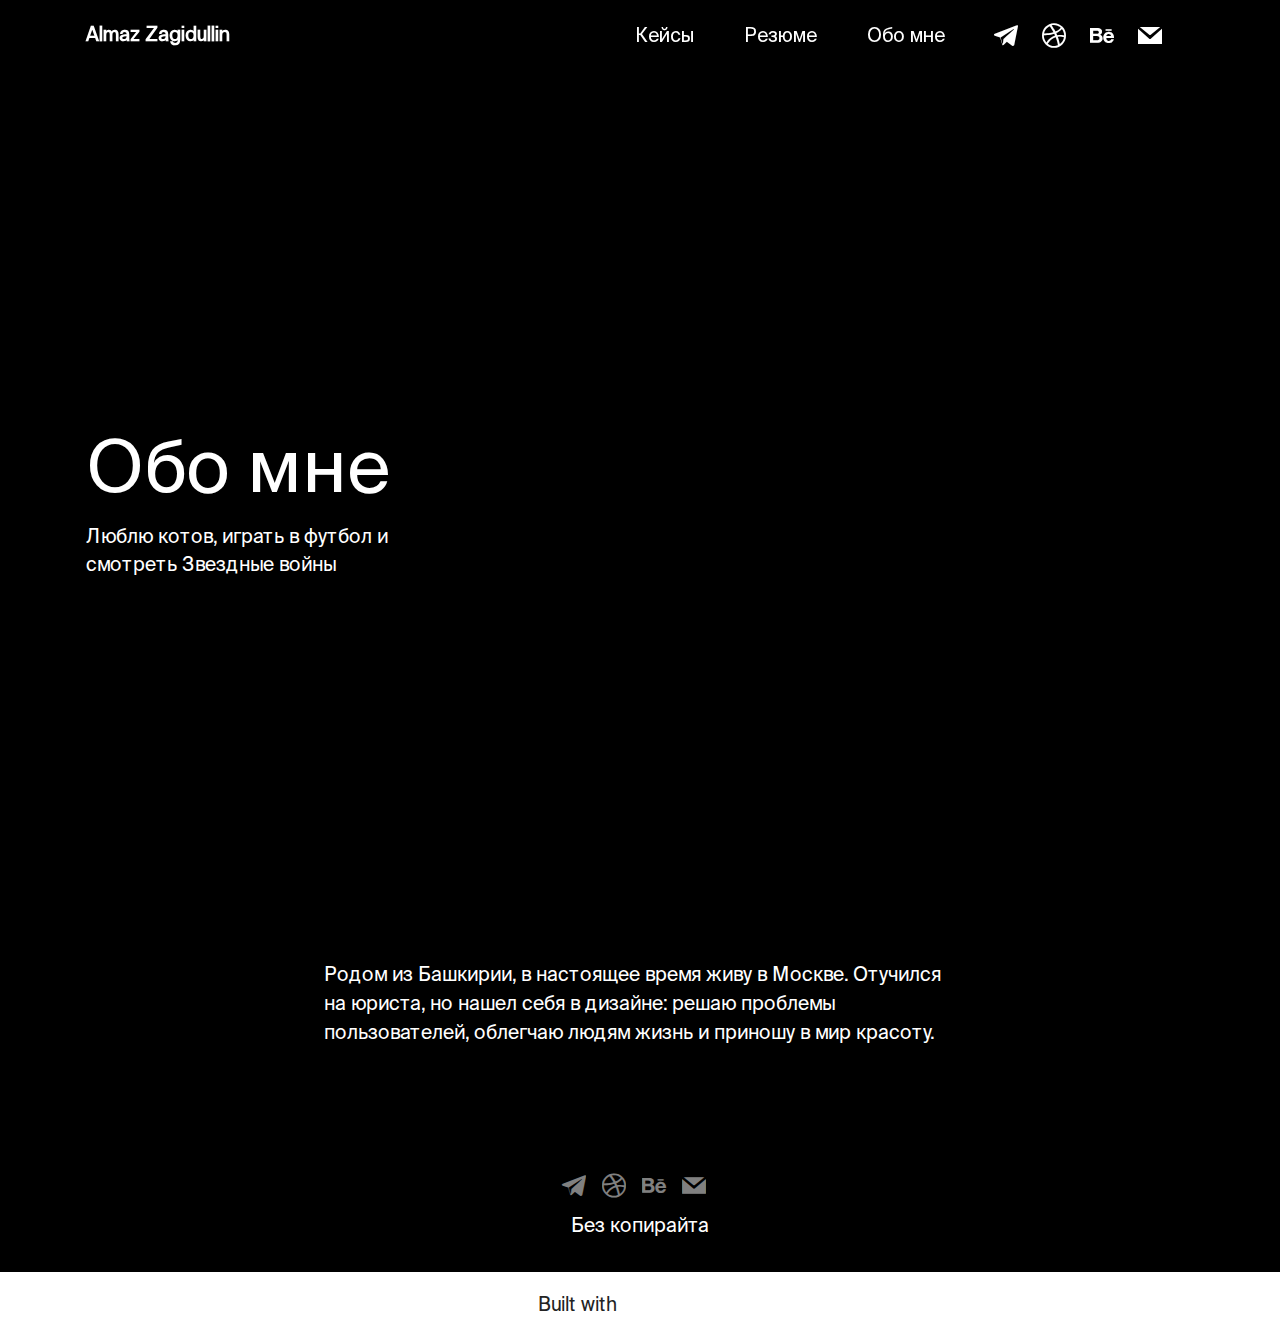
==== commit 9e24ce70: "1" ====
--- a/about.html
+++ b/about.html
@@ -8,13 +8,13 @@
   <meta name="twitter:card" content="summary_large_image"/>
   <meta name="twitter:image:src" content="">
   <meta property="og:image" content="">
-  <meta name="twitter:title" content="Обо мне">
+  <meta name="twitter:title" content="Алмаз Загидуллин | Обо мне">
   <meta name="viewport" content="width=device-width, initial-scale=1, minimum-scale=1">
   <link rel="shortcut icon" href="assets/images/favicon-128x128.png" type="image/x-icon">
   <meta name="description" content="">
   
   
-  <title>Обо мне</title>
+  <title>Алмаз Загидуллин | Обо мне</title>
   <link rel="stylesheet" href="assets/bootstrap/css/bootstrap.min.css">
   <link rel="stylesheet" href="assets/bootstrap/css/bootstrap-grid.min.css">
   <link rel="stylesheet" href="assets/bootstrap/css/bootstrap-reboot.min.css">
@@ -36,7 +36,7 @@
         <div class="container">
             <div class="navbar-brand">
                 
-                <span class="navbar-caption-wrap"><a class="navbar-caption text-black text-primary display-7" href="http://almazzagidullin.ru">Almaz Zagidullin</a></span>
+                <span class="navbar-caption-wrap"><a class="navbar-caption text-primary display-4" href="index.html">Almaz Zagidullin</a></span>
             </div>
             <button class="navbar-toggler" type="button" data-toggle="collapse" data-bs-toggle="collapse" data-target="#navbarSupportedContent" data-bs-target="#navbarSupportedContent" aria-controls="navbarNavAltMarkup" aria-expanded="false" aria-label="Toggle navigation">
                 <div class="hamburger">
@@ -47,20 +47,20 @@
                 </div>
             </button>
             <div class="collapse navbar-collapse" id="navbarSupportedContent">
-                <ul class="navbar-nav nav-dropdown nav-right" data-app-modern-menu="true"><li class="nav-item"><a class="nav-link link text-black text-primary display-4" href="index.html#features19-n">Кейсы</a></li>
-                    <li class="nav-item"><a class="nav-link link text-black text-primary display-4" href="cv.html">Резюме</a></li><li class="nav-item"><a class="nav-link link text-black text-primary display-4" href="about.html">Обо мне</a></li></ul>
+                <ul class="navbar-nav nav-dropdown nav-right" data-app-modern-menu="true"><li class="nav-item"><a class="nav-link link text-primary display-4" href="index.html#features19-n">Кейсы</a></li>
+                    <li class="nav-item"><a class="nav-link link text-primary display-4" href="cv.html">Резюме</a></li><li class="nav-item"><a class="nav-link link text-primary display-4" href="about.html">Обо мне</a></li></ul>
                 <div class="icons-menu">
                     <a class="iconfont-wrapper" href="https://t.me/Almazzagidullin" target="_blank">
-                        <span class="p-2 mbr-iconfont socicon-telegram socicon" style="color: rgb(16, 16, 16); fill: rgb(16, 16, 16);"></span>
+                        <span class="p-2 mbr-iconfont socicon-telegram socicon" style="color: rgb(255, 255, 255); fill: rgb(255, 255, 255);"></span>
                     </a>
                     <a class="iconfont-wrapper" href="https://dribbble.com/almazzagidullin" target="_blank">
-                        <span class="p-2 mbr-iconfont socicon-dribbble socicon" style="color: rgb(16, 16, 16); fill: rgb(16, 16, 16);"></span>
+                        <span class="p-2 mbr-iconfont socicon-dribbble socicon" style="color: rgb(255, 255, 255); fill: rgb(255, 255, 255);"></span>
                     </a>
                     <a class="iconfont-wrapper" href="https://www.behance.net/almazzagidullin" target="_blank">
-                        <span class="p-2 mbr-iconfont socicon-behance socicon" style="color: rgb(26, 26, 26); fill: rgb(26, 26, 26);"></span>
+                        <span class="p-2 mbr-iconfont socicon-behance socicon" style="color: rgb(255, 255, 255); fill: rgb(255, 255, 255);"></span>
                     </a>
                     <a class="iconfont-wrapper" href="mailto:almaz.zagidullin99@gmail.com">
-                        <span class="p-2 mbr-iconfont socicon-mail socicon" style="color: rgb(16, 16, 16); fill: rgb(16, 16, 16);"></span>
+                        <span class="p-2 mbr-iconfont socicon-mail socicon" style="color: rgb(255, 255, 255); fill: rgb(255, 255, 255);"></span>
                     </a>
                 </div>
                 
@@ -89,6 +89,19 @@
     </div>
 </section>
 
+<section data-bs-version="5.1" class="content5 cid-tnzPkItcTz" id="content5-3f">
+    
+    <div class="container">
+        <div class="row justify-content-center">
+            <div class="col-md-12 col-lg-7">
+                
+                
+                <p class="mbr-text mbr-fonts-style display-7">Родом из Башкирии, в настоящее время живу в Москве. Отучился на юриста, но нашел себя в дизайне: решаю проблемы пользователей, облегчаю людям жизнь и приношу в мир красоту.</p>
+            </div>
+        </div>
+    </div>
+</section>
+
 <section data-bs-version="5.1" class="footer3 cid-tn5U6Bh8wp" once="footers" id="footer3-2m">
 
     
@@ -108,19 +121,19 @@
                     
                 <div class="soc-item">
                         <a href="https://t.me/Almazzagidullin" target="_blank">
-                            <span class="mbr-iconfont mbr-iconfont-social socicon-telegram socicon" style="color: rgb(0, 0, 0); fill: rgb(0, 0, 0);"></span>
+                            <span class="mbr-iconfont mbr-iconfont-social socicon-telegram socicon" style="color: rgb(255, 255, 255); fill: rgb(255, 255, 255);"></span>
                         </a>
                     </div><div class="soc-item">
                         <a href="https://dribbble.com/almazzagidullin" target="_blank">
-                            <span class="mbr-iconfont mbr-iconfont-social socicon-dribbble socicon" style="color: rgb(0, 0, 0); fill: rgb(0, 0, 0);"></span>
+                            <span class="mbr-iconfont mbr-iconfont-social socicon-dribbble socicon" style="color: rgb(255, 255, 255); fill: rgb(255, 255, 255);"></span>
                         </a>
                     </div><div class="soc-item">
                         <a href="https://www.behance.net/almazzagidullin" target="_blank">
-                            <span class="mbr-iconfont mbr-iconfont-social socicon-behance socicon" style="color: rgb(0, 0, 0); fill: rgb(0, 0, 0);"></span>
+                            <span class="mbr-iconfont mbr-iconfont-social socicon-behance socicon" style="color: rgb(255, 255, 255); fill: rgb(255, 255, 255);"></span>
                         </a>
                     </div><div class="soc-item">
                         <a href="mailto:almaz.zagidullin99@gmail.com">
-                            <span class="mbr-iconfont mbr-iconfont-social socicon-mail socicon" style="color: rgb(0, 0, 0); fill: rgb(0, 0, 0);"></span>
+                            <span class="mbr-iconfont mbr-iconfont-social socicon-mail socicon" style="color: rgb(255, 255, 255); fill: rgb(255, 255, 255);"></span>
                         </a>
                     </div></div>
             </div>
@@ -129,8 +142,9 @@
             </div>
         </div>
     </div>
-</section><section class="display-7" style="padding: 0;align-items: center;justify-content: center;flex-wrap: wrap;    align-content: center;display: flex;position: relative;height: 4rem;"><a href="https://mobiri.se/" style="flex: 1 1;height: 4rem;position: absolute;width: 100%;z-index: 1;"><img alt="" style="height: 4rem;" src="[data-uri]"></a><p style="margin: 0;text-align: center;" class="display-7">Made with &#8204;</p><a style="z-index:1" href="https://mobirise.com/html-builder.html">HTML Website Generator</a></section><script src="assets/bootstrap/js/bootstrap.bundle.min.js"></script>  <script src="assets/smoothscroll/smooth-scroll.js"></script>  <script src="assets/ytplayer/index.js"></script>  <script src="assets/dropdown/js/navbar-dropdown.js"></script>  <script src="assets/theme/js/script.js"></script>  
+</section><section class="display-7" style="padding: 0;align-items: center;justify-content: center;flex-wrap: wrap;    align-content: center;display: flex;position: relative;height: 4rem;"><a href="https://mobiri.se/" style="flex: 1 1;height: 4rem;position: absolute;width: 100%;z-index: 1;"><img alt="" style="height: 4rem;" src="[data-uri]"></a><p style="margin: 0;text-align: center;" class="display-7">Built with &#8204;</p><a style="z-index:1" href="https://mobirise.com">Mobirise.com </a></section><script src="assets/bootstrap/js/bootstrap.bundle.min.js"></script>  <script src="assets/smoothscroll/smooth-scroll.js"></script>  <script src="assets/ytplayer/index.js"></script>  <script src="assets/dropdown/js/navbar-dropdown.js"></script>  <script src="assets/theme/js/script.js"></script>  
   
   
-</body>
+ <div id="scrollToTop" class="scrollToTop mbr-arrow-up"><a style="text-align: center;"><i class="mbr-arrow-up-icon mbr-arrow-up-icon-cm cm-icon cm-icon-smallarrow-up"></i></a></div>
+  </body>
 </html>--- a/assets/fonts/style.css
+++ b/assets/fonts/style.css
@@ -1,5 +1,5 @@
 @font-face {
-   font-family: 'pt-root-ui_medium';
+   font-family: 'SuisseIntl-Regular';
    font-display: swap;
-   src: url('pt-root-ui_medium/font.ttf');
+   src: url('SuisseIntl-Regular/font.ttf');
 }
--- a/assets/mobirise/css/mbr-additional.css
+++ b/assets/mobirise/css/mbr-additional.css
@@ -2,7 +2,7 @@
   font-family: Jost;
 }
 .display-1 {
-  font-family: 'pt-root-ui_medium';
+  font-family: 'SuisseIntl-Regular';
   font-size: 4.6rem;
   line-height: 1.1;
 }
@@ -10,7 +10,7 @@
   font-size: 5.75rem;
 }
 .display-2 {
-  font-family: 'pt-root-ui_medium';
+  font-family: 'SuisseIntl-Regular';
   font-size: 2.6rem;
   line-height: 1.1;
 }
@@ -18,7 +18,7 @@
   font-size: 3.25rem;
 }
 .display-4 {
-  font-family: 'pt-root-ui_medium';
+  font-family: 'SuisseIntl-Regular';
   font-size: 1.2rem;
   line-height: 1.5;
 }
@@ -26,7 +26,7 @@
   font-size: 1.5rem;
 }
 .display-5 {
-  font-family: 'pt-root-ui_medium';
+  font-family: 'SuisseIntl-Regular';
   font-size: 1.6rem;
   line-height: 1.5;
 }
@@ -34,7 +34,7 @@
   font-size: 2rem;
 }
 .display-7 {
-  font-family: 'pt-root-ui_medium';
+  font-family: 'SuisseIntl-Regular';
   font-size: 1.2rem;
   line-height: 1.5;
 }
@@ -582,11 +582,8 @@
   color: #fcbed5;
 }
 /* Scroll to top button*/
-.scrollToTop_wraper {
-  display: none;
-}
 .form-control {
-  font-family: 'pt-root-ui_medium';
+  font-family: 'SuisseIntl-Regular';
   font-size: 1.2rem;
   line-height: 1.5;
   font-weight: 400;
@@ -600,7 +597,7 @@
   border-color: #ffffff !important;
 }
 .form-control:-webkit-input-placeholder {
-  font-family: 'pt-root-ui_medium';
+  font-family: 'SuisseIntl-Regular';
   font-size: 1.2rem;
   line-height: 1.5;
   font-weight: 400;
@@ -683,7 +680,7 @@
   transition: color 0.6s;
 }
 .cid-tn5uD4KdsM {
-  background-color: #ffffff;
+  background-color: #000000;
 }
 .cid-tn5uD4KdsM .mbr-fallback-image.disabled {
   display: none;
@@ -698,7 +695,7 @@
   top: 0;
 }
 .cid-tn5uD4KdsM H3 {
-  color: #000000;
+  color: #ffffff;
 }
 .cid-tn5uD4KdsM .mbr-text,
 .cid-tn5uD4KdsM .mbr-section-btn {
@@ -706,8 +703,8 @@
 }
 .cid-tn5uNV3Gbf {
   padding-top: 3rem;
-  padding-bottom: 3rem;
-  background-color: #ffffff;
+  padding-bottom: 4rem;
+  background-color: #000000;
 }
 .cid-tn5uNV3Gbf .mbr-fallback-image.disabled {
   display: none;
@@ -745,11 +742,11 @@
   object-fit: cover;
 }
 .cid-tn5uNV3Gbf .card-title {
-  color: #000000;
+  color: #ffffff;
 }
 .cid-tn5uNV3Gbf .mbr-text,
 .cid-tn5uNV3Gbf .mbr-section-btn {
-  color: #000000;
+  color: #ffffff;
 }
 .cid-tn5uNV3Gbf .card-title DIV {
   text-align: left;
@@ -826,13 +823,13 @@
   }
 }
 .cid-tn5VrvWNl9 .iconfont-wrapper {
-  color: #000000 !important;
+  color: #ffffff !important;
   font-size: 1.5rem;
   padding-right: 0.5rem;
 }
 .cid-tn5VrvWNl9 .dropdown-menu,
 .cid-tn5VrvWNl9 .navbar.opened {
-  background: #ffffff !important;
+  background: #000000 !important;
 }
 .cid-tn5VrvWNl9 .nav-item:focus,
 .cid-tn5VrvWNl9 .nav-link:focus {
@@ -867,7 +864,7 @@
   transition: all 0.3s;
   border-bottom: 1px solid transparent;
   box-shadow: 0 1px 3px 0 rgba(0, 0, 0, 0.1);
-  background: #ffffff;
+  background: #000000;
 }
 .cid-tn5VrvWNl9 .navbar.opened {
   transition: all 0.3s;
@@ -1012,7 +1009,7 @@
   padding: 0.667em 1.667em;
 }
 .cid-tn5VrvWNl9 .navbar.navbar-expand-lg .dropdown .dropdown-menu {
-  background: #ffffff;
+  background: #000000;
 }
 .cid-tn5VrvWNl9 .navbar.navbar-expand-lg .dropdown .dropdown-menu .dropdown-submenu {
   margin: 0;
@@ -1043,7 +1040,7 @@
   width: 30px;
   height: 2px;
   border-right: 5px;
-  background-color: #000000;
+  background-color: #ffffff;
 }
 .cid-tn5VrvWNl9 button.navbar-toggler .hamburger span:nth-child(1) {
   top: 0;
@@ -1115,9 +1112,9 @@
   }
 }
 .cid-tn6hvVhxdZ {
-  padding-top: 0rem;
+  padding-top: 1rem;
   padding-bottom: 2rem;
-  background-color: #ffffff;
+  background-color: #000000;
 }
 .cid-tn6hvVhxdZ .mbr-fallback-image.disabled {
   display: none;
@@ -1145,18 +1142,18 @@
   }
 }
 .cid-tn6hvVhxdZ .mbr-section-title {
-  color: #000000;
+  color: #ffffff;
   text-align: left;
 }
 .cid-tn6hvVhxdZ .mbr-text,
 .cid-tn6hvVhxdZ .mbr-section-btn {
   text-align: left;
-  color: #000000;
+  color: #ffffff;
 }
 .cid-tn6lcrB7Ze {
   padding-top: 2rem;
   padding-bottom: 2rem;
-  background-color: #ffffff;
+  background-color: #000000;
 }
 .cid-tn6lcrB7Ze img,
 .cid-tn6lcrB7Ze .item-img {
@@ -1173,7 +1170,7 @@
 .cid-tn6lcrB7Ze .item-wrapper {
   position: relative;
   border-radius: 4px;
-  background: #ffffff;
+  background: #000000;
   height: 100%;
   display: flex;
   flex-flow: column nowrap;
@@ -1198,7 +1195,7 @@
   margin-top: auto !important;
 }
 .cid-tn6lcrB7Ze .mbr-section-title {
-  color: #000000;
+  color: #ffffff;
 }
 .cid-tn6lcrB7Ze .mbr-text,
 .cid-tn6lcrB7Ze .mbr-section-btn {
@@ -1206,6 +1203,7 @@
 }
 .cid-tn6lcrB7Ze .item-title {
   text-align: left;
+  color: #ffffff;
 }
 .cid-tn6lcrB7Ze .item-subtitle {
   text-align: left;
@@ -1216,7 +1214,7 @@
 .cid-tn5U6Bh8wp {
   padding-top: 2rem;
   padding-bottom: 2rem;
-  background-color: #ffffff;
+  background-color: #000000;
 }
 .cid-tn5U6Bh8wp .row-links {
   width: 100%;
@@ -1283,7 +1281,7 @@
   width: 100%;
 }
 .cid-tn5U6Bh8wp .media-container-row .mbr-text {
-  color: #000000;
+  color: #ffffff;
 }
 .cid-tn5VrvWNl9 {
   z-index: 1000;
@@ -1357,13 +1355,13 @@
   }
 }
 .cid-tn5VrvWNl9 .iconfont-wrapper {
-  color: #000000 !important;
+  color: #ffffff !important;
   font-size: 1.5rem;
   padding-right: 0.5rem;
 }
 .cid-tn5VrvWNl9 .dropdown-menu,
 .cid-tn5VrvWNl9 .navbar.opened {
-  background: #ffffff !important;
+  background: #000000 !important;
 }
 .cid-tn5VrvWNl9 .nav-item:focus,
 .cid-tn5VrvWNl9 .nav-link:focus {
@@ -1398,7 +1396,7 @@
   transition: all 0.3s;
   border-bottom: 1px solid transparent;
   box-shadow: 0 1px 3px 0 rgba(0, 0, 0, 0.1);
-  background: #ffffff;
+  background: #000000;
 }
 .cid-tn5VrvWNl9 .navbar.opened {
   transition: all 0.3s;
@@ -1543,7 +1541,7 @@
   padding: 0.667em 1.667em;
 }
 .cid-tn5VrvWNl9 .navbar.navbar-expand-lg .dropdown .dropdown-menu {
-  background: #ffffff;
+  background: #000000;
 }
 .cid-tn5VrvWNl9 .navbar.navbar-expand-lg .dropdown .dropdown-menu .dropdown-submenu {
   margin: 0;
@@ -1574,7 +1572,7 @@
   width: 30px;
   height: 2px;
   border-right: 5px;
-  background-color: #000000;
+  background-color: #ffffff;
 }
 .cid-tn5VrvWNl9 button.navbar-toggler .hamburger span:nth-child(1) {
   top: 0;
@@ -1646,7 +1644,7 @@
   }
 }
 .cid-tnnU8tg2Dp {
-  background-color: #65c6d4;
+  background-color: #000000;
 }
 .cid-tnnU8tg2Dp .mbr-fallback-image.disabled {
   display: none;
@@ -1667,10 +1665,18 @@
 .cid-tnnU8tg2Dp .mbr-section-title {
   color: #ffffff;
 }
+.cid-tnzPkItcTz {
+  padding-top: 0rem;
+  padding-bottom: 5rem;
+  background-color: #000000;
+}
+.cid-tnzPkItcTz .mbr-text {
+  color: #ffffff;
+}
 .cid-tn5U6Bh8wp {
   padding-top: 2rem;
   padding-bottom: 2rem;
-  background-color: #ffffff;
+  background-color: #000000;
 }
 .cid-tn5U6Bh8wp .row-links {
   width: 100%;
@@ -1737,7 +1743,7 @@
   width: 100%;
 }
 .cid-tn5U6Bh8wp .media-container-row .mbr-text {
-  color: #000000;
+  color: #ffffff;
 }
 .cid-tn5VrvWNl9 {
   z-index: 1000;
@@ -1811,13 +1817,13 @@
   }
 }
 .cid-tn5VrvWNl9 .iconfont-wrapper {
-  color: #000000 !important;
+  color: #ffffff !important;
   font-size: 1.5rem;
   padding-right: 0.5rem;
 }
 .cid-tn5VrvWNl9 .dropdown-menu,
 .cid-tn5VrvWNl9 .navbar.opened {
-  background: #ffffff !important;
+  background: #101010 !important;
 }
 .cid-tn5VrvWNl9 .nav-item:focus,
 .cid-tn5VrvWNl9 .nav-link:focus {
@@ -1852,7 +1858,7 @@
   transition: all 0.3s;
   border-bottom: 1px solid transparent;
   box-shadow: 0 1px 3px 0 rgba(0, 0, 0, 0.1);
-  background: #ffffff;
+  background: #101010;
 }
 .cid-tn5VrvWNl9 .navbar.opened {
   transition: all 0.3s;
@@ -1997,7 +2003,7 @@
   padding: 0.667em 1.667em;
 }
 .cid-tn5VrvWNl9 .navbar.navbar-expand-lg .dropdown .dropdown-menu {
-  background: #ffffff;
+  background: #101010;
 }
 .cid-tn5VrvWNl9 .navbar.navbar-expand-lg .dropdown .dropdown-menu .dropdown-submenu {
   margin: 0;
@@ -2028,7 +2034,7 @@
   width: 30px;
   height: 2px;
   border-right: 5px;
-  background-color: #000000;
+  background-color: #ffffff;
 }
 .cid-tn5VrvWNl9 button.navbar-toggler .hamburger span:nth-child(1) {
   top: 0;
@@ -2100,7 +2106,7 @@
   }
 }
 .cid-tnnSqqsgR2 {
-  background-color: #003d96;
+  background-color: #000000;
 }
 .cid-tnnSqqsgR2 .mbr-fallback-image.disabled {
   display: none;
@@ -2124,7 +2130,7 @@
 .cid-tnc95icoKQ {
   padding-top: 4rem;
   padding-bottom: 0rem;
-  background-color: #ffffff;
+  background-color: #000000;
 }
 .cid-tnc95icoKQ .mbr-fallback-image.disabled {
   display: none;
@@ -2168,79 +2174,62 @@
 .cid-tnilgPDg0C {
   padding-top: 3rem;
   padding-bottom: 3rem;
-  background-color: #ffffff;
+  background-color: #000000;
+}
+.cid-tnilgPDg0C .mbr-text {
+  color: #ffffff;
+}
+.cid-tnilgPDg0C .mbr-section-subtitle {
+  color: #ffffff;
 }
 .cid-tnc8S4YjUr {
-  padding-top: 3rem;
-  padding-bottom: 3rem;
-  background-color: #f2f2f2;
+  padding-top: 4rem;
+  padding-bottom: 4rem;
+  background-color: #000000;
 }
 .cid-tnc8S4YjUr .mbr-section-subtitle {
   color: #e30b5c;
+}
+.cid-tnc8S4YjUr .mbr-text {
+  color: #ffffff;
 }
 .cid-tnikLHvIM6 {
   padding-top: 3rem;
   padding-bottom: 3rem;
-  background-color: #ffffff;
+  background-color: #000000;
+}
+.cid-tnikLHvIM6 .mbr-text {
+  color: #ffffff;
+}
+.cid-tnikLHvIM6 .mbr-section-subtitle {
+  color: #ffffff;
 }
 .cid-tncawRG6Cm {
-  padding-top: 3rem;
-  padding-bottom: 3rem;
-  background-color: #f2f2f2;
+  padding-top: 4rem;
+  padding-bottom: 4rem;
+  background-color: #000000;
 }
 .cid-tncawRG6Cm .mbr-section-subtitle {
   color: #e30b5c;
 }
-.cid-tnhpOo9U3l {
-  padding-top: 3rem;
-  padding-bottom: 5rem;
-  background-color: #ffffff;
-}
-.cid-tnhpOo9U3l .mbr-fallback-image.disabled {
-  display: none;
-}
-.cid-tnhpOo9U3l .mbr-fallback-image {
-  display: block;
-  background-size: cover;
-  background-position: center center;
-  width: 100%;
-  height: 100%;
-  position: absolute;
-  top: 0;
-}
-.cid-tnhpOo9U3l .mbr-text {
-  color: #767676;
-}
-.cid-tnhpOo9U3l .mbr-section-subtitle {
-  color: #767676;
-}
-.cid-tnhpOo9U3l .title .num {
-  width: 100%;
-  display: block;
-}
-.cid-tnhpOo9U3l .title .card-title {
-  z-index: 1;
-}
-.cid-tnhpOo9U3l .num {
-  color: #e30b5c;
-  text-align: left;
-}
-@media (max-width: 767px) {
-  .cid-tnhpOo9U3l * {
-    text-align: center !important;
-  }
-  .cid-tnhpOo9U3l .content-column {
-    margin-bottom: 2rem;
-  }
-}
-.cid-tnhpOo9U3l .card-text {
-  color: #101010;
-  text-align: left;
+.cid-tncawRG6Cm .mbr-text {
+  color: #ffffff;
+}
+.cid-tnzm0dRBt1 {
+  padding-top: 6rem;
+  padding-bottom: 6rem;
+  background-color: #000000;
+}
+.cid-tnzm0dRBt1 .mbr-text {
+  color: #ffffff;
+}
+.cid-tnzm0dRBt1 .mbr-section-subtitle {
+  color: #ffffff;
 }
 .cid-tnc8XSK5GA {
-  padding-top: 3rem;
-  padding-bottom: 3rem;
-  background-color: #f2f2f2;
+  padding-top: 4rem;
+  padding-bottom: 4rem;
+  background-color: #000000;
 }
 .cid-tnc8XSK5GA .mbr-fallback-image.disabled {
   display: none;
@@ -2302,126 +2291,61 @@
 }
 .cid-tnc8XSK5GA .icon-text {
   text-align: left;
+  color: #ffffff;
 }
 .cid-tnc8XSK5GA .card-title,
 .cid-tnc8XSK5GA .card-box {
   color: #e30b5c;
   text-align: left;
 }
-.cid-tnijDx2dle {
-  padding-top: 3rem;
-  padding-bottom: 5rem;
-  background-color: #ffffff;
-}
-.cid-tnijDx2dle .mbr-fallback-image.disabled {
-  display: none;
-}
-.cid-tnijDx2dle .mbr-fallback-image {
-  display: block;
-  background-size: cover;
-  background-position: center center;
-  width: 100%;
-  height: 100%;
-  position: absolute;
-  top: 0;
-}
-.cid-tnijDx2dle .timeline-element {
-  position: relative;
-}
-.cid-tnijDx2dle .image-wrapper img {
-  width: 100%;
-  object-fit: cover;
-}
-.cid-tnijDx2dle .iconBackground {
-  position: absolute;
-  width: 20px;
-  height: 20px;
-  border-radius: 50%;
-  border: 2px solid #e30b5c;
-  top: 30px;
-  margin-left: -9px;
-  padding: 0;
-}
-@media (max-width: 767px) {
-  .cid-tnijDx2dle .iconBackground {
-    left: 15px;
-  }
-}
-@media (min-width: 768px) {
-  .cid-tnijDx2dle .iconBackground {
-    left: 50%;
-  }
-}
-.cid-tnijDx2dle .row:after {
-  content: "";
-  position: absolute;
-  background-color: #e30b5c;
-  width: 2px;
-  top: 50px;
-  height: calc(100% - 10px);
-}
-@media (max-width: 767px) {
-  .cid-tnijDx2dle .row:after {
-    left: 15px;
-  }
-}
-@media (min-width: 768px) {
-  .cid-tnijDx2dle .row:after {
-    left: 50%;
-  }
-}
-.cid-tnijDx2dle .row:nth-child(odd) .mbr-timeline-date {
-  text-align: right;
-}
-@media (max-width: 767px) {
-  .cid-tnijDx2dle .row:nth-child(even) {
-    flex-direction: column-reverse;
-  }
-}
-@media (max-width: 767px) {
-  .cid-tnijDx2dle .timeline-date-wrapper,
-  .cid-tnijDx2dle .timeline-text-wrapper {
-    padding: 0rem;
-    padding-left: 2rem;
-  }
-  .cid-tnijDx2dle .mbr-timeline-date {
-    text-align: left !important;
-  }
-}
-@media (max-width: 991px) and (min-width: 768px) {
-  .cid-tnijDx2dle .timeline-date-wrapper,
-  .cid-tnijDx2dle .timeline-text-wrapper {
-    padding: 1rem;
-  }
-}
-@media (min-width: 992px) {
-  .cid-tnijDx2dle .timeline-date-wrapper,
-  .cid-tnijDx2dle .timeline-text-wrapper {
-    padding: 2rem;
-  }
+.cid-tnzmVrsIMM {
+  padding-top: 5rem;
+  padding-bottom: 3rem;
+  background-color: #000000;
+}
+.cid-tnzmVrsIMM .mbr-text {
+  color: #ffffff;
+}
+.cid-tnzmVrsIMM .mbr-section-subtitle {
+  color: #ffffff;
 }
 .cid-tncgeyhgWq {
-  padding-top: 2rem;
-  padding-bottom: 2rem;
-  background-color: #ffffff;
-}
-.cid-tncgf5rwSJ {
   padding-top: 3rem;
   padding-bottom: 3rem;
-  background-color: #f2f2f2;
+  background-color: #000000;
+}
+.cid-tncgeyhgWq .mbr-text {
+  color: #ffffff;
+}
+.cid-tncgeyhgWq .mbr-section-subtitle {
+  color: #ffffff;
+}
+.cid-tncgf5rwSJ {
+  padding-top: 4rem;
+  padding-bottom: 4rem;
+  background-color: #000000;
 }
 .cid-tncgf5rwSJ .mbr-section-subtitle {
   color: #e30b5c;
 }
+.cid-tncgf5rwSJ .mbr-text {
+  color: #ffffff;
+}
 .cid-tniiGBG0h9 {
-  padding-top: 2rem;
-  padding-bottom: 2rem;
-  background-color: #ffffff;
+  padding-top: 3rem;
+  padding-bottom: 3rem;
+  background-color: #000000;
+}
+.cid-tniiGBG0h9 .mbr-text {
+  color: #ffffff;
+}
+.cid-tniiGBG0h9 .mbr-section-subtitle {
+  color: #ffffff;
 }
 .cid-tn5U6Bh8wp {
   padding-top: 2rem;
   padding-bottom: 2rem;
-  background-color: #ffffff;
+  background-color: #000000;
 }
 .cid-tn5U6Bh8wp .row-links {
   width: 100%;
@@ -2488,7 +2412,7 @@
   width: 100%;
 }
 .cid-tn5U6Bh8wp .media-container-row .mbr-text {
-  color: #000000;
+  color: #ffffff;
 }
 .cid-tn5VrvWNl9 {
   z-index: 1000;
@@ -2562,13 +2486,13 @@
   }
 }
 .cid-tn5VrvWNl9 .iconfont-wrapper {
-  color: #000000 !important;
+  color: #ffffff !important;
   font-size: 1.5rem;
   padding-right: 0.5rem;
 }
 .cid-tn5VrvWNl9 .dropdown-menu,
 .cid-tn5VrvWNl9 .navbar.opened {
-  background: #ffffff !important;
+  background: #000000 !important;
 }
 .cid-tn5VrvWNl9 .nav-item:focus,
 .cid-tn5VrvWNl9 .nav-link:focus {
@@ -2603,7 +2527,7 @@
   transition: all 0.3s;
   border-bottom: 1px solid transparent;
   box-shadow: 0 1px 3px 0 rgba(0, 0, 0, 0.1);
-  background: #ffffff;
+  background: #000000;
 }
 .cid-tn5VrvWNl9 .navbar.opened {
   transition: all 0.3s;
@@ -2748,7 +2672,7 @@
   padding: 0.667em 1.667em;
 }
 .cid-tn5VrvWNl9 .navbar.navbar-expand-lg .dropdown .dropdown-menu {
-  background: #ffffff;
+  background: #000000;
 }
 .cid-tn5VrvWNl9 .navbar.navbar-expand-lg .dropdown .dropdown-menu .dropdown-submenu {
   margin: 0;
@@ -2779,7 +2703,7 @@
   width: 30px;
   height: 2px;
   border-right: 5px;
-  background-color: #000000;
+  background-color: #ffffff;
 }
 .cid-tn5VrvWNl9 button.navbar-toggler .hamburger span:nth-child(1) {
   top: 0;
@@ -2853,7 +2777,7 @@
 .cid-sFF0SGinka {
   padding-top: 3rem;
   padding-bottom: 3rem;
-  background-color: #ffffff;
+  background-color: #000000;
 }
 .cid-sFF0SGinka .row {
   align-items: center;
@@ -2869,7 +2793,7 @@
   }
 }
 .cid-sFF0SGinka .mbr-section-title {
-  color: #000000;
+  color: #ffffff;
 }
 .cid-sFF0SGinka .mbr-text,
 .cid-sFF0SGinka .mbr-section-btn {
@@ -2881,7 +2805,7 @@
 .cid-tnbPwHEOfd {
   padding-top: 2rem;
   padding-bottom: 1rem;
-  background-color: #ffffff;
+  background-color: #000000;
 }
 .cid-tnbPwHEOfd .mbr-fallback-image.disabled {
   display: none;
@@ -2901,55 +2825,67 @@
 .cid-tnbLP5OhRn {
   padding-top: 1rem;
   padding-bottom: 1rem;
-  background-color: #ffffff;
+  background-color: #000000;
 }
 .cid-tnbLP5OhRn .mbr-text {
-  color: #000000;
+  color: #ffffff;
 }
 .cid-tnbLP5OhRn .mbr-section-title {
-  color: #000000;
+  color: #ffffff;
 }
 .cid-tnbLP5OhRn .mbr-section-subtitle {
-  color: #000000;
+  color: #ffffff;
 }
 .cid-tnbNsF2cSW {
   padding-top: 3rem;
   padding-bottom: 3rem;
-  background-color: #ffffff;
+  background-color: #000000;
 }
 .cid-tnbNsF2cSW .mbr-text {
-  color: #000000;
+  color: #ffffff;
 }
 .cid-tnbNsF2cSW .mbr-section-title {
-  color: #000000;
+  color: #ffffff;
 }
 .cid-tnbNsF2cSW .mbr-section-subtitle {
-  color: #000000;
+  color: #ffffff;
 }
 .cid-tnhNFXtm9p {
   padding-top: 1rem;
   padding-bottom: 0rem;
-  background-color: #ffffff;
+  background-color: #000000;
 }
 .cid-tnhNFXtm9p blockquote {
   border-color: #e30b5c;
   border-radius: 4px;
-  background-color: #fafafa;
+  background-color: #000000;
+}
+.cid-tnhNFXtm9p .mbr-text {
+  color: #ffffff;
+}
+.cid-tnhNFXtm9p .mbr-section-title {
+  color: #ffffff;
 }
 .cid-tnhNH4uEMt {
   padding-top: 1rem;
   padding-bottom: 1rem;
-  background-color: #ffffff;
+  background-color: #000000;
 }
 .cid-tnhNH4uEMt blockquote {
   border-color: #e30b5c;
   border-radius: 4px;
-  background-color: #fafafa;
+  background-color: #000000;
+}
+.cid-tnhNH4uEMt .mbr-text {
+  color: #ffffff;
+}
+.cid-tnhNH4uEMt .mbr-section-title {
+  color: #ffffff;
 }
 .cid-tnbLvq8RPZ {
   padding-top: 2rem;
   padding-bottom: 2rem;
-  background-color: #ffffff;
+  background-color: #000000;
 }
 .cid-tnbLvq8RPZ .row-links {
   width: 100%;
@@ -3016,7 +2952,7 @@
   width: 100%;
 }
 .cid-tnbLvq8RPZ .media-container-row .mbr-text {
-  color: #000000;
+  color: #ffffff;
 }
 .cid-tn5VrvWNl9 {
   z-index: 1000;
@@ -3090,13 +3026,13 @@
   }
 }
 .cid-tn5VrvWNl9 .iconfont-wrapper {
-  color: #000000 !important;
+  color: #ffffff !important;
   font-size: 1.5rem;
   padding-right: 0.5rem;
 }
 .cid-tn5VrvWNl9 .dropdown-menu,
 .cid-tn5VrvWNl9 .navbar.opened {
-  background: #ffffff !important;
+  background: #000000 !important;
 }
 .cid-tn5VrvWNl9 .nav-item:focus,
 .cid-tn5VrvWNl9 .nav-link:focus {
@@ -3131,7 +3067,7 @@
   transition: all 0.3s;
   border-bottom: 1px solid transparent;
   box-shadow: 0 1px 3px 0 rgba(0, 0, 0, 0.1);
-  background: #ffffff;
+  background: #000000;
 }
 .cid-tn5VrvWNl9 .navbar.opened {
   transition: all 0.3s;
@@ -3276,7 +3212,7 @@
   padding: 0.667em 1.667em;
 }
 .cid-tn5VrvWNl9 .navbar.navbar-expand-lg .dropdown .dropdown-menu {
-  background: #ffffff;
+  background: #000000;
 }
 .cid-tn5VrvWNl9 .navbar.navbar-expand-lg .dropdown .dropdown-menu .dropdown-submenu {
   margin: 0;
@@ -3307,7 +3243,7 @@
   width: 30px;
   height: 2px;
   border-right: 5px;
-  background-color: #000000;
+  background-color: #ffffff;
 }
 .cid-tn5VrvWNl9 button.navbar-toggler .hamburger span:nth-child(1) {
   top: 0;
@@ -3379,7 +3315,7 @@
   }
 }
 .cid-tnnNmZLvZA {
-  background-color: #f56508;
+  background-color: #000000;
 }
 .cid-tnnNmZLvZA .mbr-fallback-image.disabled {
   display: none;
@@ -3403,7 +3339,7 @@
 .cid-tno5iTUxgF {
   padding-top: 4rem;
   padding-bottom: 2rem;
-  background-color: #ffffff;
+  background-color: #000000;
 }
 .cid-tno5iTUxgF blockquote {
   border-color: #e30b5c;
@@ -3414,35 +3350,53 @@
   color: #ffffff;
 }
 .cid-tno5jkcC9d {
-  padding-top: 3rem;
-  padding-bottom: 3rem;
-  background-color: #fafafa;
+  padding-top: 5rem;
+  padding-bottom: 5rem;
+  background-color: #000000;
 }
 .cid-tno5jkcC9d .mbr-section-subtitle {
   color: #e30b5c;
 }
+.cid-tno5jkcC9d .mbr-text {
+  color: #ffffff;
+}
 .cid-tno5jRjyHI {
-  padding-top: 3rem;
-  padding-bottom: 3rem;
-  background-color: #ffffff;
+  padding-top: 5rem;
+  padding-bottom: 5rem;
+  background-color: #000000;
+}
+.cid-tno5jRjyHI .mbr-text {
+  color: #ffffff;
+}
+.cid-tno5jRjyHI .mbr-section-subtitle {
+  color: #ffffff;
 }
 .cid-tno5klmRnE {
-  padding-top: 3rem;
-  padding-bottom: 3rem;
-  background-color: #fafafa;
+  padding-top: 5rem;
+  padding-bottom: 5rem;
+  background-color: #000000;
 }
 .cid-tno5klmRnE .mbr-section-subtitle {
   color: #e30b5c;
 }
+.cid-tno5klmRnE .mbr-text {
+  color: #ffffff;
+}
 .cid-tno5kOY8sk {
-  padding-top: 3rem;
-  padding-bottom: 3rem;
-  background-color: #ffffff;
+  padding-top: 5rem;
+  padding-bottom: 5rem;
+  background-color: #000000;
+}
+.cid-tno5kOY8sk .mbr-text {
+  color: #ffffff;
+}
+.cid-tno5kOY8sk .mbr-section-subtitle {
+  color: #ffffff;
 }
 .cid-tntHd9rgTo {
-  padding-top: 3rem;
+  padding-top: 5rem;
   padding-bottom: 0rem;
-  background-color: #fafafa;
+  background-color: #000000;
 }
 .cid-tntHd9rgTo .mbr-section-subtitle {
   color: #e30b5c;
@@ -3450,8 +3404,8 @@
 }
 .cid-tntGUXZ4WN {
   padding-top: 0rem;
-  padding-bottom: 3rem;
-  background-color: #fafafa;
+  padding-bottom: 4rem;
+  background-color: #000000;
 }
 .cid-tntGUXZ4WN .mbr-fallback-image.disabled {
   display: none;
@@ -3479,7 +3433,7 @@
 .cid-tntzbDSxVZ {
   padding-top: 3rem;
   padding-bottom: 3rem;
-  background-color: #fafafa;
+  background-color: #000000;
 }
 .cid-tntzbDSxVZ .mbr-fallback-image.disabled {
   display: none;
@@ -3547,10 +3501,13 @@
 .cid-tntzbDSxVZ .icon-title {
   color: #e30b5c;
 }
+.cid-tntzbDSxVZ .icon-text {
+  color: #ffffff;
+}
 .cid-tntGQzqlCd {
   padding-top: 45px;
   padding-bottom: 0px;
-  background-color: #ffffff;
+  background-color: #000000;
 }
 .cid-tntGQzqlCd .mbr-fallback-image.disabled {
   display: none;
@@ -3581,29 +3538,46 @@
 }
 .cid-tntGQzqlCd P {
   text-align: center;
+  color: #ffffff;
 }
 .cid-tno5lDbrbF {
-  padding-top: 3rem;
+  padding-top: 6rem;
   padding-bottom: 3rem;
-  background-color: #ffffff;
+  background-color: #000000;
+}
+.cid-tno5lDbrbF .mbr-text {
+  color: #ffffff;
+}
+.cid-tno5lDbrbF .mbr-section-subtitle {
+  color: #ffffff;
 }
 .cid-tno6MvKt9G {
-  padding-top: 3rem;
-  padding-bottom: 3rem;
-  background-color: #ffffff;
+  padding-top: 5rem;
+  padding-bottom: 5rem;
+  background-color: #000000;
+}
+.cid-tno6MvKt9G .mbr-text {
+  color: #ffffff;
+}
+.cid-tno6MvKt9G .mbr-section-subtitle {
+  color: #ffffff;
 }
 .cid-tno6O3279m {
-  padding-top: 3rem;
-  padding-bottom: 3rem;
-  background-color: #fafafa;
+  padding-top: 5rem;
+  padding-bottom: 5rem;
+  background-color: #000000;
 }
 .cid-tno6O3279m .mbr-section-subtitle {
   color: #e30b5c;
+}
+.cid-tno6O3279m .mbr-text {
+  text-align: left;
+  color: #ffffff;
 }
 .cid-tn5U6Bh8wp {
   padding-top: 2rem;
   padding-bottom: 2rem;
-  background-color: #ffffff;
+  background-color: #000000;
 }
 .cid-tn5U6Bh8wp .row-links {
   width: 100%;
@@ -3670,5 +3644,5 @@
   width: 100%;
 }
 .cid-tn5U6Bh8wp .media-container-row .mbr-text {
-  color: #000000;
-}
+  color: #ffffff;
+}
--- a/assets/mobirise/css/mbr-additional.css
+++ b/assets/mobirise/css/mbr-additional.css
@@ -2,7 +2,7 @@
   font-family: Jost;
 }
 .display-1 {
-  font-family: 'pt-root-ui_medium';
+  font-family: 'SuisseIntl-Regular';
   font-size: 4.6rem;
   line-height: 1.1;
 }
@@ -10,7 +10,7 @@
   font-size: 5.75rem;
 }
 .display-2 {
-  font-family: 'pt-root-ui_medium';
+  font-family: 'SuisseIntl-Regular';
   font-size: 2.6rem;
   line-height: 1.1;
 }
@@ -18,7 +18,7 @@
   font-size: 3.25rem;
 }
 .display-4 {
-  font-family: 'pt-root-ui_medium';
+  font-family: 'SuisseIntl-Regular';
   font-size: 1.2rem;
   line-height: 1.5;
 }
@@ -26,7 +26,7 @@
   font-size: 1.5rem;
 }
 .display-5 {
-  font-family: 'pt-root-ui_medium';
+  font-family: 'SuisseIntl-Regular';
   font-size: 1.6rem;
   line-height: 1.5;
 }
@@ -34,7 +34,7 @@
   font-size: 2rem;
 }
 .display-7 {
-  font-family: 'pt-root-ui_medium';
+  font-family: 'SuisseIntl-Regular';
   font-size: 1.2rem;
   line-height: 1.5;
 }
@@ -582,11 +582,8 @@
   color: #fcbed5;
 }
 /* Scroll to top button*/
-.scrollToTop_wraper {
-  display: none;
-}
 .form-control {
-  font-family: 'pt-root-ui_medium';
+  font-family: 'SuisseIntl-Regular';
   font-size: 1.2rem;
   line-height: 1.5;
   font-weight: 400;
@@ -600,7 +597,7 @@
   border-color: #ffffff !important;
 }
 .form-control:-webkit-input-placeholder {
-  font-family: 'pt-root-ui_medium';
+  font-family: 'SuisseIntl-Regular';
   font-size: 1.2rem;
   line-height: 1.5;
   font-weight: 400;
@@ -683,7 +680,7 @@
   transition: color 0.6s;
 }
 .cid-tn5uD4KdsM {
-  background-color: #ffffff;
+  background-color: #000000;
 }
 .cid-tn5uD4KdsM .mbr-fallback-image.disabled {
   display: none;
@@ -698,7 +695,7 @@
   top: 0;
 }
 .cid-tn5uD4KdsM H3 {
-  color: #000000;
+  color: #ffffff;
 }
 .cid-tn5uD4KdsM .mbr-text,
 .cid-tn5uD4KdsM .mbr-section-btn {
@@ -706,8 +703,8 @@
 }
 .cid-tn5uNV3Gbf {
   padding-top: 3rem;
-  padding-bottom: 3rem;
-  background-color: #ffffff;
+  padding-bottom: 4rem;
+  background-color: #000000;
 }
 .cid-tn5uNV3Gbf .mbr-fallback-image.disabled {
   display: none;
@@ -745,11 +742,11 @@
   object-fit: cover;
 }
 .cid-tn5uNV3Gbf .card-title {
-  color: #000000;
+  color: #ffffff;
 }
 .cid-tn5uNV3Gbf .mbr-text,
 .cid-tn5uNV3Gbf .mbr-section-btn {
-  color: #000000;
+  color: #ffffff;
 }
 .cid-tn5uNV3Gbf .card-title DIV {
   text-align: left;
@@ -826,13 +823,13 @@
   }
 }
 .cid-tn5VrvWNl9 .iconfont-wrapper {
-  color: #000000 !important;
+  color: #ffffff !important;
   font-size: 1.5rem;
   padding-right: 0.5rem;
 }
 .cid-tn5VrvWNl9 .dropdown-menu,
 .cid-tn5VrvWNl9 .navbar.opened {
-  background: #ffffff !important;
+  background: #000000 !important;
 }
 .cid-tn5VrvWNl9 .nav-item:focus,
 .cid-tn5VrvWNl9 .nav-link:focus {
@@ -867,7 +864,7 @@
   transition: all 0.3s;
   border-bottom: 1px solid transparent;
   box-shadow: 0 1px 3px 0 rgba(0, 0, 0, 0.1);
-  background: #ffffff;
+  background: #000000;
 }
 .cid-tn5VrvWNl9 .navbar.opened {
   transition: all 0.3s;
@@ -1012,7 +1009,7 @@
   padding: 0.667em 1.667em;
 }
 .cid-tn5VrvWNl9 .navbar.navbar-expand-lg .dropdown .dropdown-menu {
-  background: #ffffff;
+  background: #000000;
 }
 .cid-tn5VrvWNl9 .navbar.navbar-expand-lg .dropdown .dropdown-menu .dropdown-submenu {
   margin: 0;
@@ -1043,7 +1040,7 @@
   width: 30px;
   height: 2px;
   border-right: 5px;
-  background-color: #000000;
+  background-color: #ffffff;
 }
 .cid-tn5VrvWNl9 button.navbar-toggler .hamburger span:nth-child(1) {
   top: 0;
@@ -1115,9 +1112,9 @@
   }
 }
 .cid-tn6hvVhxdZ {
-  padding-top: 0rem;
+  padding-top: 1rem;
   padding-bottom: 2rem;
-  background-color: #ffffff;
+  background-color: #000000;
 }
 .cid-tn6hvVhxdZ .mbr-fallback-image.disabled {
   display: none;
@@ -1145,18 +1142,18 @@
   }
 }
 .cid-tn6hvVhxdZ .mbr-section-title {
-  color: #000000;
+  color: #ffffff;
   text-align: left;
 }
 .cid-tn6hvVhxdZ .mbr-text,
 .cid-tn6hvVhxdZ .mbr-section-btn {
   text-align: left;
-  color: #000000;
+  color: #ffffff;
 }
 .cid-tn6lcrB7Ze {
   padding-top: 2rem;
   padding-bottom: 2rem;
-  background-color: #ffffff;
+  background-color: #000000;
 }
 .cid-tn6lcrB7Ze img,
 .cid-tn6lcrB7Ze .item-img {
@@ -1173,7 +1170,7 @@
 .cid-tn6lcrB7Ze .item-wrapper {
   position: relative;
   border-radius: 4px;
-  background: #ffffff;
+  background: #000000;
   height: 100%;
   display: flex;
   flex-flow: column nowrap;
@@ -1198,7 +1195,7 @@
   margin-top: auto !important;
 }
 .cid-tn6lcrB7Ze .mbr-section-title {
-  color: #000000;
+  color: #ffffff;
 }
 .cid-tn6lcrB7Ze .mbr-text,
 .cid-tn6lcrB7Ze .mbr-section-btn {
@@ -1206,6 +1203,7 @@
 }
 .cid-tn6lcrB7Ze .item-title {
   text-align: left;
+  color: #ffffff;
 }
 .cid-tn6lcrB7Ze .item-subtitle {
   text-align: left;
@@ -1216,7 +1214,7 @@
 .cid-tn5U6Bh8wp {
   padding-top: 2rem;
   padding-bottom: 2rem;
-  background-color: #ffffff;
+  background-color: #000000;
 }
 .cid-tn5U6Bh8wp .row-links {
   width: 100%;
@@ -1283,7 +1281,7 @@
   width: 100%;
 }
 .cid-tn5U6Bh8wp .media-container-row .mbr-text {
-  color: #000000;
+  color: #ffffff;
 }
 .cid-tn5VrvWNl9 {
   z-index: 1000;
@@ -1357,13 +1355,13 @@
   }
 }
 .cid-tn5VrvWNl9 .iconfont-wrapper {
-  color: #000000 !important;
+  color: #ffffff !important;
   font-size: 1.5rem;
   padding-right: 0.5rem;
 }
 .cid-tn5VrvWNl9 .dropdown-menu,
 .cid-tn5VrvWNl9 .navbar.opened {
-  background: #ffffff !important;
+  background: #000000 !important;
 }
 .cid-tn5VrvWNl9 .nav-item:focus,
 .cid-tn5VrvWNl9 .nav-link:focus {
@@ -1398,7 +1396,7 @@
   transition: all 0.3s;
   border-bottom: 1px solid transparent;
   box-shadow: 0 1px 3px 0 rgba(0, 0, 0, 0.1);
-  background: #ffffff;
+  background: #000000;
 }
 .cid-tn5VrvWNl9 .navbar.opened {
   transition: all 0.3s;
@@ -1543,7 +1541,7 @@
   padding: 0.667em 1.667em;
 }
 .cid-tn5VrvWNl9 .navbar.navbar-expand-lg .dropdown .dropdown-menu {
-  background: #ffffff;
+  background: #000000;
 }
 .cid-tn5VrvWNl9 .navbar.navbar-expand-lg .dropdown .dropdown-menu .dropdown-submenu {
   margin: 0;
@@ -1574,7 +1572,7 @@
   width: 30px;
   height: 2px;
   border-right: 5px;
-  background-color: #000000;
+  background-color: #ffffff;
 }
 .cid-tn5VrvWNl9 button.navbar-toggler .hamburger span:nth-child(1) {
   top: 0;
@@ -1646,7 +1644,7 @@
   }
 }
 .cid-tnnU8tg2Dp {
-  background-color: #65c6d4;
+  background-color: #000000;
 }
 .cid-tnnU8tg2Dp .mbr-fallback-image.disabled {
   display: none;
@@ -1667,10 +1665,18 @@
 .cid-tnnU8tg2Dp .mbr-section-title {
   color: #ffffff;
 }
+.cid-tnzPkItcTz {
+  padding-top: 0rem;
+  padding-bottom: 5rem;
+  background-color: #000000;
+}
+.cid-tnzPkItcTz .mbr-text {
+  color: #ffffff;
+}
 .cid-tn5U6Bh8wp {
   padding-top: 2rem;
   padding-bottom: 2rem;
-  background-color: #ffffff;
+  background-color: #000000;
 }
 .cid-tn5U6Bh8wp .row-links {
   width: 100%;
@@ -1737,7 +1743,7 @@
   width: 100%;
 }
 .cid-tn5U6Bh8wp .media-container-row .mbr-text {
-  color: #000000;
+  color: #ffffff;
 }
 .cid-tn5VrvWNl9 {
   z-index: 1000;
@@ -1811,13 +1817,13 @@
   }
 }
 .cid-tn5VrvWNl9 .iconfont-wrapper {
-  color: #000000 !important;
+  color: #ffffff !important;
   font-size: 1.5rem;
   padding-right: 0.5rem;
 }
 .cid-tn5VrvWNl9 .dropdown-menu,
 .cid-tn5VrvWNl9 .navbar.opened {
-  background: #ffffff !important;
+  background: #101010 !important;
 }
 .cid-tn5VrvWNl9 .nav-item:focus,
 .cid-tn5VrvWNl9 .nav-link:focus {
@@ -1852,7 +1858,7 @@
   transition: all 0.3s;
   border-bottom: 1px solid transparent;
   box-shadow: 0 1px 3px 0 rgba(0, 0, 0, 0.1);
-  background: #ffffff;
+  background: #101010;
 }
 .cid-tn5VrvWNl9 .navbar.opened {
   transition: all 0.3s;
@@ -1997,7 +2003,7 @@
   padding: 0.667em 1.667em;
 }
 .cid-tn5VrvWNl9 .navbar.navbar-expand-lg .dropdown .dropdown-menu {
-  background: #ffffff;
+  background: #101010;
 }
 .cid-tn5VrvWNl9 .navbar.navbar-expand-lg .dropdown .dropdown-menu .dropdown-submenu {
   margin: 0;
@@ -2028,7 +2034,7 @@
   width: 30px;
   height: 2px;
   border-right: 5px;
-  background-color: #000000;
+  background-color: #ffffff;
 }
 .cid-tn5VrvWNl9 button.navbar-toggler .hamburger span:nth-child(1) {
   top: 0;
@@ -2100,7 +2106,7 @@
   }
 }
 .cid-tnnSqqsgR2 {
-  background-color: #003d96;
+  background-color: #000000;
 }
 .cid-tnnSqqsgR2 .mbr-fallback-image.disabled {
   display: none;
@@ -2124,7 +2130,7 @@
 .cid-tnc95icoKQ {
   padding-top: 4rem;
   padding-bottom: 0rem;
-  background-color: #ffffff;
+  background-color: #000000;
 }
 .cid-tnc95icoKQ .mbr-fallback-image.disabled {
   display: none;
@@ -2168,79 +2174,62 @@
 .cid-tnilgPDg0C {
   padding-top: 3rem;
   padding-bottom: 3rem;
-  background-color: #ffffff;
+  background-color: #000000;
+}
+.cid-tnilgPDg0C .mbr-text {
+  color: #ffffff;
+}
+.cid-tnilgPDg0C .mbr-section-subtitle {
+  color: #ffffff;
 }
 .cid-tnc8S4YjUr {
-  padding-top: 3rem;
-  padding-bottom: 3rem;
-  background-color: #f2f2f2;
+  padding-top: 4rem;
+  padding-bottom: 4rem;
+  background-color: #000000;
 }
 .cid-tnc8S4YjUr .mbr-section-subtitle {
   color: #e30b5c;
+}
+.cid-tnc8S4YjUr .mbr-text {
+  color: #ffffff;
 }
 .cid-tnikLHvIM6 {
   padding-top: 3rem;
   padding-bottom: 3rem;
-  background-color: #ffffff;
+  background-color: #000000;
+}
+.cid-tnikLHvIM6 .mbr-text {
+  color: #ffffff;
+}
+.cid-tnikLHvIM6 .mbr-section-subtitle {
+  color: #ffffff;
 }
 .cid-tncawRG6Cm {
-  padding-top: 3rem;
-  padding-bottom: 3rem;
-  background-color: #f2f2f2;
+  padding-top: 4rem;
+  padding-bottom: 4rem;
+  background-color: #000000;
 }
 .cid-tncawRG6Cm .mbr-section-subtitle {
   color: #e30b5c;
 }
-.cid-tnhpOo9U3l {
-  padding-top: 3rem;
-  padding-bottom: 5rem;
-  background-color: #ffffff;
-}
-.cid-tnhpOo9U3l .mbr-fallback-image.disabled {
-  display: none;
-}
-.cid-tnhpOo9U3l .mbr-fallback-image {
-  display: block;
-  background-size: cover;
-  background-position: center center;
-  width: 100%;
-  height: 100%;
-  position: absolute;
-  top: 0;
-}
-.cid-tnhpOo9U3l .mbr-text {
-  color: #767676;
-}
-.cid-tnhpOo9U3l .mbr-section-subtitle {
-  color: #767676;
-}
-.cid-tnhpOo9U3l .title .num {
-  width: 100%;
-  display: block;
-}
-.cid-tnhpOo9U3l .title .card-title {
-  z-index: 1;
-}
-.cid-tnhpOo9U3l .num {
-  color: #e30b5c;
-  text-align: left;
-}
-@media (max-width: 767px) {
-  .cid-tnhpOo9U3l * {
-    text-align: center !important;
-  }
-  .cid-tnhpOo9U3l .content-column {
-    margin-bottom: 2rem;
-  }
-}
-.cid-tnhpOo9U3l .card-text {
-  color: #101010;
-  text-align: left;
+.cid-tncawRG6Cm .mbr-text {
+  color: #ffffff;
+}
+.cid-tnzm0dRBt1 {
+  padding-top: 6rem;
+  padding-bottom: 6rem;
+  background-color: #000000;
+}
+.cid-tnzm0dRBt1 .mbr-text {
+  color: #ffffff;
+}
+.cid-tnzm0dRBt1 .mbr-section-subtitle {
+  color: #ffffff;
 }
 .cid-tnc8XSK5GA {
-  padding-top: 3rem;
-  padding-bottom: 3rem;
-  background-color: #f2f2f2;
+  padding-top: 4rem;
+  padding-bottom: 4rem;
+  background-color: #000000;
 }
 .cid-tnc8XSK5GA .mbr-fallback-image.disabled {
   display: none;
@@ -2302,126 +2291,61 @@
 }
 .cid-tnc8XSK5GA .icon-text {
   text-align: left;
+  color: #ffffff;
 }
 .cid-tnc8XSK5GA .card-title,
 .cid-tnc8XSK5GA .card-box {
   color: #e30b5c;
   text-align: left;
 }
-.cid-tnijDx2dle {
-  padding-top: 3rem;
-  padding-bottom: 5rem;
-  background-color: #ffffff;
-}
-.cid-tnijDx2dle .mbr-fallback-image.disabled {
-  display: none;
-}
-.cid-tnijDx2dle .mbr-fallback-image {
-  display: block;
-  background-size: cover;
-  background-position: center center;
-  width: 100%;
-  height: 100%;
-  position: absolute;
-  top: 0;
-}
-.cid-tnijDx2dle .timeline-element {
-  position: relative;
-}
-.cid-tnijDx2dle .image-wrapper img {
-  width: 100%;
-  object-fit: cover;
-}
-.cid-tnijDx2dle .iconBackground {
-  position: absolute;
-  width: 20px;
-  height: 20px;
-  border-radius: 50%;
-  border: 2px solid #e30b5c;
-  top: 30px;
-  margin-left: -9px;
-  padding: 0;
-}
-@media (max-width: 767px) {
-  .cid-tnijDx2dle .iconBackground {
-    left: 15px;
-  }
-}
-@media (min-width: 768px) {
-  .cid-tnijDx2dle .iconBackground {
-    left: 50%;
-  }
-}
-.cid-tnijDx2dle .row:after {
-  content: "";
-  position: absolute;
-  background-color: #e30b5c;
-  width: 2px;
-  top: 50px;
-  height: calc(100% - 10px);
-}
-@media (max-width: 767px) {
-  .cid-tnijDx2dle .row:after {
-    left: 15px;
-  }
-}
-@media (min-width: 768px) {
-  .cid-tnijDx2dle .row:after {
-    left: 50%;
-  }
-}
-.cid-tnijDx2dle .row:nth-child(odd) .mbr-timeline-date {
-  text-align: right;
-}
-@media (max-width: 767px) {
-  .cid-tnijDx2dle .row:nth-child(even) {
-    flex-direction: column-reverse;
-  }
-}
-@media (max-width: 767px) {
-  .cid-tnijDx2dle .timeline-date-wrapper,
-  .cid-tnijDx2dle .timeline-text-wrapper {
-    padding: 0rem;
-    padding-left: 2rem;
-  }
-  .cid-tnijDx2dle .mbr-timeline-date {
-    text-align: left !important;
-  }
-}
-@media (max-width: 991px) and (min-width: 768px) {
-  .cid-tnijDx2dle .timeline-date-wrapper,
-  .cid-tnijDx2dle .timeline-text-wrapper {
-    padding: 1rem;
-  }
-}
-@media (min-width: 992px) {
-  .cid-tnijDx2dle .timeline-date-wrapper,
-  .cid-tnijDx2dle .timeline-text-wrapper {
-    padding: 2rem;
-  }
+.cid-tnzmVrsIMM {
+  padding-top: 5rem;
+  padding-bottom: 3rem;
+  background-color: #000000;
+}
+.cid-tnzmVrsIMM .mbr-text {
+  color: #ffffff;
+}
+.cid-tnzmVrsIMM .mbr-section-subtitle {
+  color: #ffffff;
 }
 .cid-tncgeyhgWq {
-  padding-top: 2rem;
-  padding-bottom: 2rem;
-  background-color: #ffffff;
-}
-.cid-tncgf5rwSJ {
   padding-top: 3rem;
   padding-bottom: 3rem;
-  background-color: #f2f2f2;
+  background-color: #000000;
+}
+.cid-tncgeyhgWq .mbr-text {
+  color: #ffffff;
+}
+.cid-tncgeyhgWq .mbr-section-subtitle {
+  color: #ffffff;
+}
+.cid-tncgf5rwSJ {
+  padding-top: 4rem;
+  padding-bottom: 4rem;
+  background-color: #000000;
 }
 .cid-tncgf5rwSJ .mbr-section-subtitle {
   color: #e30b5c;
 }
+.cid-tncgf5rwSJ .mbr-text {
+  color: #ffffff;
+}
 .cid-tniiGBG0h9 {
-  padding-top: 2rem;
-  padding-bottom: 2rem;
-  background-color: #ffffff;
+  padding-top: 3rem;
+  padding-bottom: 3rem;
+  background-color: #000000;
+}
+.cid-tniiGBG0h9 .mbr-text {
+  color: #ffffff;
+}
+.cid-tniiGBG0h9 .mbr-section-subtitle {
+  color: #ffffff;
 }
 .cid-tn5U6Bh8wp {
   padding-top: 2rem;
   padding-bottom: 2rem;
-  background-color: #ffffff;
+  background-color: #000000;
 }
 .cid-tn5U6Bh8wp .row-links {
   width: 100%;
@@ -2488,7 +2412,7 @@
   width: 100%;
 }
 .cid-tn5U6Bh8wp .media-container-row .mbr-text {
-  color: #000000;
+  color: #ffffff;
 }
 .cid-tn5VrvWNl9 {
   z-index: 1000;
@@ -2562,13 +2486,13 @@
   }
 }
 .cid-tn5VrvWNl9 .iconfont-wrapper {
-  color: #000000 !important;
+  color: #ffffff !important;
   font-size: 1.5rem;
   padding-right: 0.5rem;
 }
 .cid-tn5VrvWNl9 .dropdown-menu,
 .cid-tn5VrvWNl9 .navbar.opened {
-  background: #ffffff !important;
+  background: #000000 !important;
 }
 .cid-tn5VrvWNl9 .nav-item:focus,
 .cid-tn5VrvWNl9 .nav-link:focus {
@@ -2603,7 +2527,7 @@
   transition: all 0.3s;
   border-bottom: 1px solid transparent;
   box-shadow: 0 1px 3px 0 rgba(0, 0, 0, 0.1);
-  background: #ffffff;
+  background: #000000;
 }
 .cid-tn5VrvWNl9 .navbar.opened {
   transition: all 0.3s;
@@ -2748,7 +2672,7 @@
   padding: 0.667em 1.667em;
 }
 .cid-tn5VrvWNl9 .navbar.navbar-expand-lg .dropdown .dropdown-menu {
-  background: #ffffff;
+  background: #000000;
 }
 .cid-tn5VrvWNl9 .navbar.navbar-expand-lg .dropdown .dropdown-menu .dropdown-submenu {
   margin: 0;
@@ -2779,7 +2703,7 @@
   width: 30px;
   height: 2px;
   border-right: 5px;
-  background-color: #000000;
+  background-color: #ffffff;
 }
 .cid-tn5VrvWNl9 button.navbar-toggler .hamburger span:nth-child(1) {
   top: 0;
@@ -2853,7 +2777,7 @@
 .cid-sFF0SGinka {
   padding-top: 3rem;
   padding-bottom: 3rem;
-  background-color: #ffffff;
+  background-color: #000000;
 }
 .cid-sFF0SGinka .row {
   align-items: center;
@@ -2869,7 +2793,7 @@
   }
 }
 .cid-sFF0SGinka .mbr-section-title {
-  color: #000000;
+  color: #ffffff;
 }
 .cid-sFF0SGinka .mbr-text,
 .cid-sFF0SGinka .mbr-section-btn {
@@ -2881,7 +2805,7 @@
 .cid-tnbPwHEOfd {
   padding-top: 2rem;
   padding-bottom: 1rem;
-  background-color: #ffffff;
+  background-color: #000000;
 }
 .cid-tnbPwHEOfd .mbr-fallback-image.disabled {
   display: none;
@@ -2901,55 +2825,67 @@
 .cid-tnbLP5OhRn {
   padding-top: 1rem;
   padding-bottom: 1rem;
-  background-color: #ffffff;
+  background-color: #000000;
 }
 .cid-tnbLP5OhRn .mbr-text {
-  color: #000000;
+  color: #ffffff;
 }
 .cid-tnbLP5OhRn .mbr-section-title {
-  color: #000000;
+  color: #ffffff;
 }
 .cid-tnbLP5OhRn .mbr-section-subtitle {
-  color: #000000;
+  color: #ffffff;
 }
 .cid-tnbNsF2cSW {
   padding-top: 3rem;
   padding-bottom: 3rem;
-  background-color: #ffffff;
+  background-color: #000000;
 }
 .cid-tnbNsF2cSW .mbr-text {
-  color: #000000;
+  color: #ffffff;
 }
 .cid-tnbNsF2cSW .mbr-section-title {
-  color: #000000;
+  color: #ffffff;
 }
 .cid-tnbNsF2cSW .mbr-section-subtitle {
-  color: #000000;
+  color: #ffffff;
 }
 .cid-tnhNFXtm9p {
   padding-top: 1rem;
   padding-bottom: 0rem;
-  background-color: #ffffff;
+  background-color: #000000;
 }
 .cid-tnhNFXtm9p blockquote {
   border-color: #e30b5c;
   border-radius: 4px;
-  background-color: #fafafa;
+  background-color: #000000;
+}
+.cid-tnhNFXtm9p .mbr-text {
+  color: #ffffff;
+}
+.cid-tnhNFXtm9p .mbr-section-title {
+  color: #ffffff;
 }
 .cid-tnhNH4uEMt {
   padding-top: 1rem;
   padding-bottom: 1rem;
-  background-color: #ffffff;
+  background-color: #000000;
 }
 .cid-tnhNH4uEMt blockquote {
   border-color: #e30b5c;
   border-radius: 4px;
-  background-color: #fafafa;
+  background-color: #000000;
+}
+.cid-tnhNH4uEMt .mbr-text {
+  color: #ffffff;
+}
+.cid-tnhNH4uEMt .mbr-section-title {
+  color: #ffffff;
 }
 .cid-tnbLvq8RPZ {
   padding-top: 2rem;
   padding-bottom: 2rem;
-  background-color: #ffffff;
+  background-color: #000000;
 }
 .cid-tnbLvq8RPZ .row-links {
   width: 100%;
@@ -3016,7 +2952,7 @@
   width: 100%;
 }
 .cid-tnbLvq8RPZ .media-container-row .mbr-text {
-  color: #000000;
+  color: #ffffff;
 }
 .cid-tn5VrvWNl9 {
   z-index: 1000;
@@ -3090,13 +3026,13 @@
   }
 }
 .cid-tn5VrvWNl9 .iconfont-wrapper {
-  color: #000000 !important;
+  color: #ffffff !important;
   font-size: 1.5rem;
   padding-right: 0.5rem;
 }
 .cid-tn5VrvWNl9 .dropdown-menu,
 .cid-tn5VrvWNl9 .navbar.opened {
-  background: #ffffff !important;
+  background: #000000 !important;
 }
 .cid-tn5VrvWNl9 .nav-item:focus,
 .cid-tn5VrvWNl9 .nav-link:focus {
@@ -3131,7 +3067,7 @@
   transition: all 0.3s;
   border-bottom: 1px solid transparent;
   box-shadow: 0 1px 3px 0 rgba(0, 0, 0, 0.1);
-  background: #ffffff;
+  background: #000000;
 }
 .cid-tn5VrvWNl9 .navbar.opened {
   transition: all 0.3s;
@@ -3276,7 +3212,7 @@
   padding: 0.667em 1.667em;
 }
 .cid-tn5VrvWNl9 .navbar.navbar-expand-lg .dropdown .dropdown-menu {
-  background: #ffffff;
+  background: #000000;
 }
 .cid-tn5VrvWNl9 .navbar.navbar-expand-lg .dropdown .dropdown-menu .dropdown-submenu {
   margin: 0;
@@ -3307,7 +3243,7 @@
   width: 30px;
   height: 2px;
   border-right: 5px;
-  background-color: #000000;
+  background-color: #ffffff;
 }
 .cid-tn5VrvWNl9 button.navbar-toggler .hamburger span:nth-child(1) {
   top: 0;
@@ -3379,7 +3315,7 @@
   }
 }
 .cid-tnnNmZLvZA {
-  background-color: #f56508;
+  background-color: #000000;
 }
 .cid-tnnNmZLvZA .mbr-fallback-image.disabled {
   display: none;
@@ -3403,7 +3339,7 @@
 .cid-tno5iTUxgF {
   padding-top: 4rem;
   padding-bottom: 2rem;
-  background-color: #ffffff;
+  background-color: #000000;
 }
 .cid-tno5iTUxgF blockquote {
   border-color: #e30b5c;
@@ -3414,35 +3350,53 @@
   color: #ffffff;
 }
 .cid-tno5jkcC9d {
-  padding-top: 3rem;
-  padding-bottom: 3rem;
-  background-color: #fafafa;
+  padding-top: 5rem;
+  padding-bottom: 5rem;
+  background-color: #000000;
 }
 .cid-tno5jkcC9d .mbr-section-subtitle {
   color: #e30b5c;
 }
+.cid-tno5jkcC9d .mbr-text {
+  color: #ffffff;
+}
 .cid-tno5jRjyHI {
-  padding-top: 3rem;
-  padding-bottom: 3rem;
-  background-color: #ffffff;
+  padding-top: 5rem;
+  padding-bottom: 5rem;
+  background-color: #000000;
+}
+.cid-tno5jRjyHI .mbr-text {
+  color: #ffffff;
+}
+.cid-tno5jRjyHI .mbr-section-subtitle {
+  color: #ffffff;
 }
 .cid-tno5klmRnE {
-  padding-top: 3rem;
-  padding-bottom: 3rem;
-  background-color: #fafafa;
+  padding-top: 5rem;
+  padding-bottom: 5rem;
+  background-color: #000000;
 }
 .cid-tno5klmRnE .mbr-section-subtitle {
   color: #e30b5c;
 }
+.cid-tno5klmRnE .mbr-text {
+  color: #ffffff;
+}
 .cid-tno5kOY8sk {
-  padding-top: 3rem;
-  padding-bottom: 3rem;
-  background-color: #ffffff;
+  padding-top: 5rem;
+  padding-bottom: 5rem;
+  background-color: #000000;
+}
+.cid-tno5kOY8sk .mbr-text {
+  color: #ffffff;
+}
+.cid-tno5kOY8sk .mbr-section-subtitle {
+  color: #ffffff;
 }
 .cid-tntHd9rgTo {
-  padding-top: 3rem;
+  padding-top: 5rem;
   padding-bottom: 0rem;
-  background-color: #fafafa;
+  background-color: #000000;
 }
 .cid-tntHd9rgTo .mbr-section-subtitle {
   color: #e30b5c;
@@ -3450,8 +3404,8 @@
 }
 .cid-tntGUXZ4WN {
   padding-top: 0rem;
-  padding-bottom: 3rem;
-  background-color: #fafafa;
+  padding-bottom: 4rem;
+  background-color: #000000;
 }
 .cid-tntGUXZ4WN .mbr-fallback-image.disabled {
   display: none;
@@ -3479,7 +3433,7 @@
 .cid-tntzbDSxVZ {
   padding-top: 3rem;
   padding-bottom: 3rem;
-  background-color: #fafafa;
+  background-color: #000000;
 }
 .cid-tntzbDSxVZ .mbr-fallback-image.disabled {
   display: none;
@@ -3547,10 +3501,13 @@
 .cid-tntzbDSxVZ .icon-title {
   color: #e30b5c;
 }
+.cid-tntzbDSxVZ .icon-text {
+  color: #ffffff;
+}
 .cid-tntGQzqlCd {
   padding-top: 45px;
   padding-bottom: 0px;
-  background-color: #ffffff;
+  background-color: #000000;
 }
 .cid-tntGQzqlCd .mbr-fallback-image.disabled {
   display: none;
@@ -3581,29 +3538,46 @@
 }
 .cid-tntGQzqlCd P {
   text-align: center;
+  color: #ffffff;
 }
 .cid-tno5lDbrbF {
-  padding-top: 3rem;
+  padding-top: 6rem;
   padding-bottom: 3rem;
-  background-color: #ffffff;
+  background-color: #000000;
+}
+.cid-tno5lDbrbF .mbr-text {
+  color: #ffffff;
+}
+.cid-tno5lDbrbF .mbr-section-subtitle {
+  color: #ffffff;
 }
 .cid-tno6MvKt9G {
-  padding-top: 3rem;
-  padding-bottom: 3rem;
-  background-color: #ffffff;
+  padding-top: 5rem;
+  padding-bottom: 5rem;
+  background-color: #000000;
+}
+.cid-tno6MvKt9G .mbr-text {
+  color: #ffffff;
+}
+.cid-tno6MvKt9G .mbr-section-subtitle {
+  color: #ffffff;
 }
 .cid-tno6O3279m {
-  padding-top: 3rem;
-  padding-bottom: 3rem;
-  background-color: #fafafa;
+  padding-top: 5rem;
+  padding-bottom: 5rem;
+  background-color: #000000;
 }
 .cid-tno6O3279m .mbr-section-subtitle {
   color: #e30b5c;
+}
+.cid-tno6O3279m .mbr-text {
+  text-align: left;
+  color: #ffffff;
 }
 .cid-tn5U6Bh8wp {
   padding-top: 2rem;
   padding-bottom: 2rem;
-  background-color: #ffffff;
+  background-color: #000000;
 }
 .cid-tn5U6Bh8wp .row-links {
   width: 100%;
@@ -3670,5 +3644,5 @@
   width: 100%;
 }
 .cid-tn5U6Bh8wp .media-container-row .mbr-text {
-  color: #000000;
-}
+  color: #ffffff;
+}
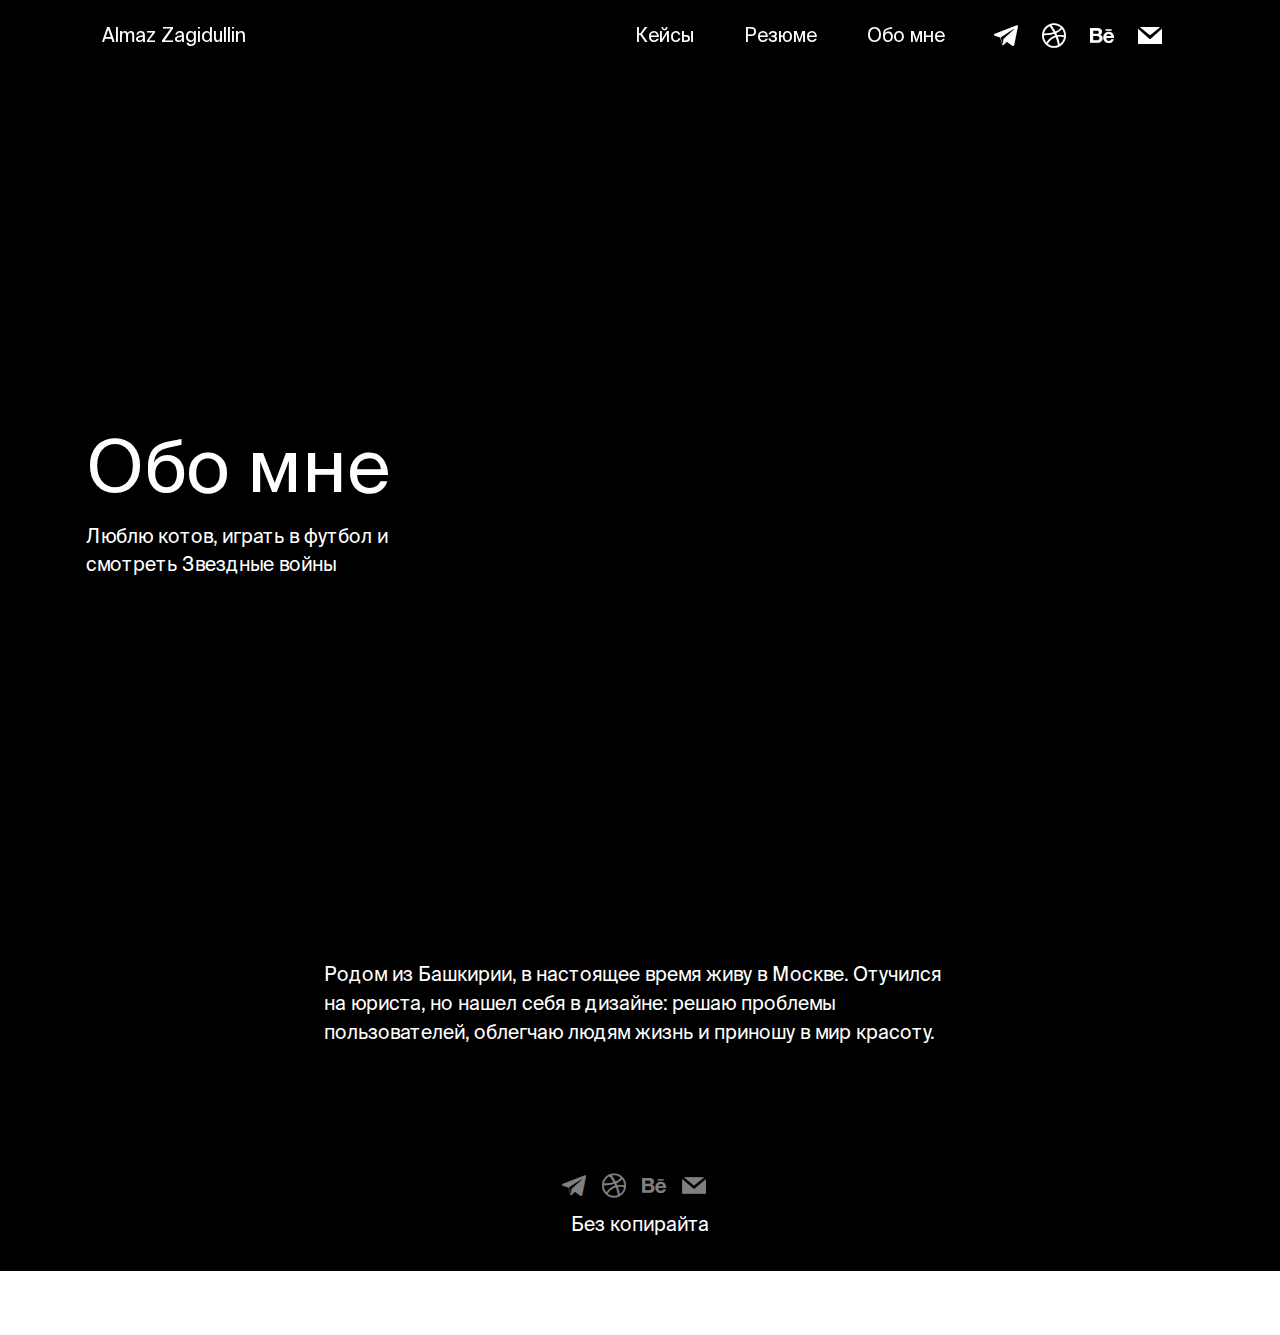
==== commit ac3d45e9: "ChangeSize" ====
--- a/about.html
+++ b/about.html
@@ -36,7 +36,7 @@
         <div class="container">
             <div class="navbar-brand">
                 
-                <span class="navbar-caption-wrap"><a class="navbar-caption text-primary display-4" href="index.html">Almaz Zagidullin</a></span>
+                <span class="navbar-caption-wrap"><a class="nav-link link text-primary display-4" href="index.html">Almaz Zagidullin</a></span>
             </div>
             <button class="navbar-toggler" type="button" data-toggle="collapse" data-bs-toggle="collapse" data-target="#navbarSupportedContent" data-bs-target="#navbarSupportedContent" aria-controls="navbarNavAltMarkup" aria-expanded="false" aria-label="Toggle navigation">
                 <div class="hamburger">
@@ -142,7 +142,7 @@
             </div>
         </div>
     </div>
-</section><section class="display-7" style="padding: 0;align-items: center;justify-content: center;flex-wrap: wrap;    align-content: center;display: flex;position: relative;height: 4rem;"><a href="https://mobiri.se/" style="flex: 1 1;height: 4rem;position: absolute;width: 100%;z-index: 1;"><img alt="" style="height: 4rem;" src="[data-uri]"></a><p style="margin: 0;text-align: center;" class="display-7">Built with &#8204;</p><a style="z-index:1" href="https://mobirise.com">Mobirise.com </a></section><script src="assets/bootstrap/js/bootstrap.bundle.min.js"></script>  <script src="assets/smoothscroll/smooth-scroll.js"></script>  <script src="assets/ytplayer/index.js"></script>  <script src="assets/dropdown/js/navbar-dropdown.js"></script>  <script src="assets/theme/js/script.js"></script>  
+</section><section class="display-7" style="padding: 0;align-items: center;justify-content: center;flex-wrap: wrap;    align-content: center;display: flex;position: relative;height: 4rem;"><a href="https://mobiri.se/" style="flex: 1 1;height: 4rem;position: absolute;width: 100%;z-index: 1;"><img alt="" style="height: 4rem;" src="[data-uri]"></a><p style="margin: 0;text-align: center;" class="display-7"></p><a style="z-index:1" href="https://mobirise.com"></a></section><script src="assets/bootstrap/js/bootstrap.bundle.min.js"></script>  <script src="assets/smoothscroll/smooth-scroll.js"></script>  <script src="assets/ytplayer/index.js"></script>  <script src="assets/dropdown/js/navbar-dropdown.js"></script>  <script src="assets/theme/js/script.js"></script>  
   
   
  <div id="scrollToTop" class="scrollToTop mbr-arrow-up"><a style="text-align: center;"><i class="mbr-arrow-up-icon mbr-arrow-up-icon-cm cm-icon cm-icon-smallarrow-up"></i></a></div>
--- a/assets/mobirise/css/mbr-additional.css
+++ b/assets/mobirise/css/mbr-additional.css
@@ -1,5 +1,7 @@
 body {
-  font-family: Jost;
+  font-family: 'SuisseIntl-Regular';
+  cursor: url('/assets/Normal.png');
+  cursor: url('/assets/Alt.png'), pointer;
 }
 .display-1 {
   font-family: 'SuisseIntl-Regular';
@@ -38,6 +40,12 @@
   font-size: 1.2rem;
   line-height: 1.5;
 }
+
+.display-8 {
+  font-family: 'SuisseIntl-Regular';
+  font-size: 16px;
+}
+
 .display-7 > .mbr-iconfont {
   font-size: 1.5rem;
 }
@@ -73,7 +81,7 @@
     line-height: calc( 1.4 * (1.21rem + (1.6 - 1.21) * ((100vw - 20rem) / (48 - 20))));
   }
   .display-7 {
-    font-size: 0.96rem;
+    font-size: 16px;
     font-size: calc( 1.07rem + (1.2 - 1.07) * ((100vw - 20rem) / (48 - 20)));
     line-height: calc( 1.4 * (1.07rem + (1.2 - 1.07) * ((100vw - 20rem) / (48 - 20))));
   }
@@ -81,19 +89,15 @@
 /* Buttons */
 .btn {
   padding: 0.6rem 1.2rem;
-  border-radius: 4px;
 }
 .btn-sm {
   padding: 0.6rem 1.2rem;
-  border-radius: 4px;
 }
 .btn-md {
   padding: 0.6rem 1.2rem;
-  border-radius: 4px;
 }
 .btn-lg {
   padding: 1rem 2.6rem;
-  border-radius: 4px;
 }
 .bg-primary {
   background-color: #ffffff !important;
--- a/assets/mobirise/css/mbr-additional.css
+++ b/assets/mobirise/css/mbr-additional.css
@@ -1,5 +1,7 @@
 body {
-  font-family: Jost;
+  font-family: 'SuisseIntl-Regular';
+  cursor: url('/assets/Normal.png');
+  cursor: url('/assets/Alt.png'), pointer;
 }
 .display-1 {
   font-family: 'SuisseIntl-Regular';
@@ -38,6 +40,12 @@
   font-size: 1.2rem;
   line-height: 1.5;
 }
+
+.display-8 {
+  font-family: 'SuisseIntl-Regular';
+  font-size: 16px;
+}
+
 .display-7 > .mbr-iconfont {
   font-size: 1.5rem;
 }
@@ -73,7 +81,7 @@
     line-height: calc( 1.4 * (1.21rem + (1.6 - 1.21) * ((100vw - 20rem) / (48 - 20))));
   }
   .display-7 {
-    font-size: 0.96rem;
+    font-size: 16px;
     font-size: calc( 1.07rem + (1.2 - 1.07) * ((100vw - 20rem) / (48 - 20)));
     line-height: calc( 1.4 * (1.07rem + (1.2 - 1.07) * ((100vw - 20rem) / (48 - 20))));
   }
@@ -81,19 +89,15 @@
 /* Buttons */
 .btn {
   padding: 0.6rem 1.2rem;
-  border-radius: 4px;
 }
 .btn-sm {
   padding: 0.6rem 1.2rem;
-  border-radius: 4px;
 }
 .btn-md {
   padding: 0.6rem 1.2rem;
-  border-radius: 4px;
 }
 .btn-lg {
   padding: 1rem 2.6rem;
-  border-radius: 4px;
 }
 .bg-primary {
   background-color: #ffffff !important;
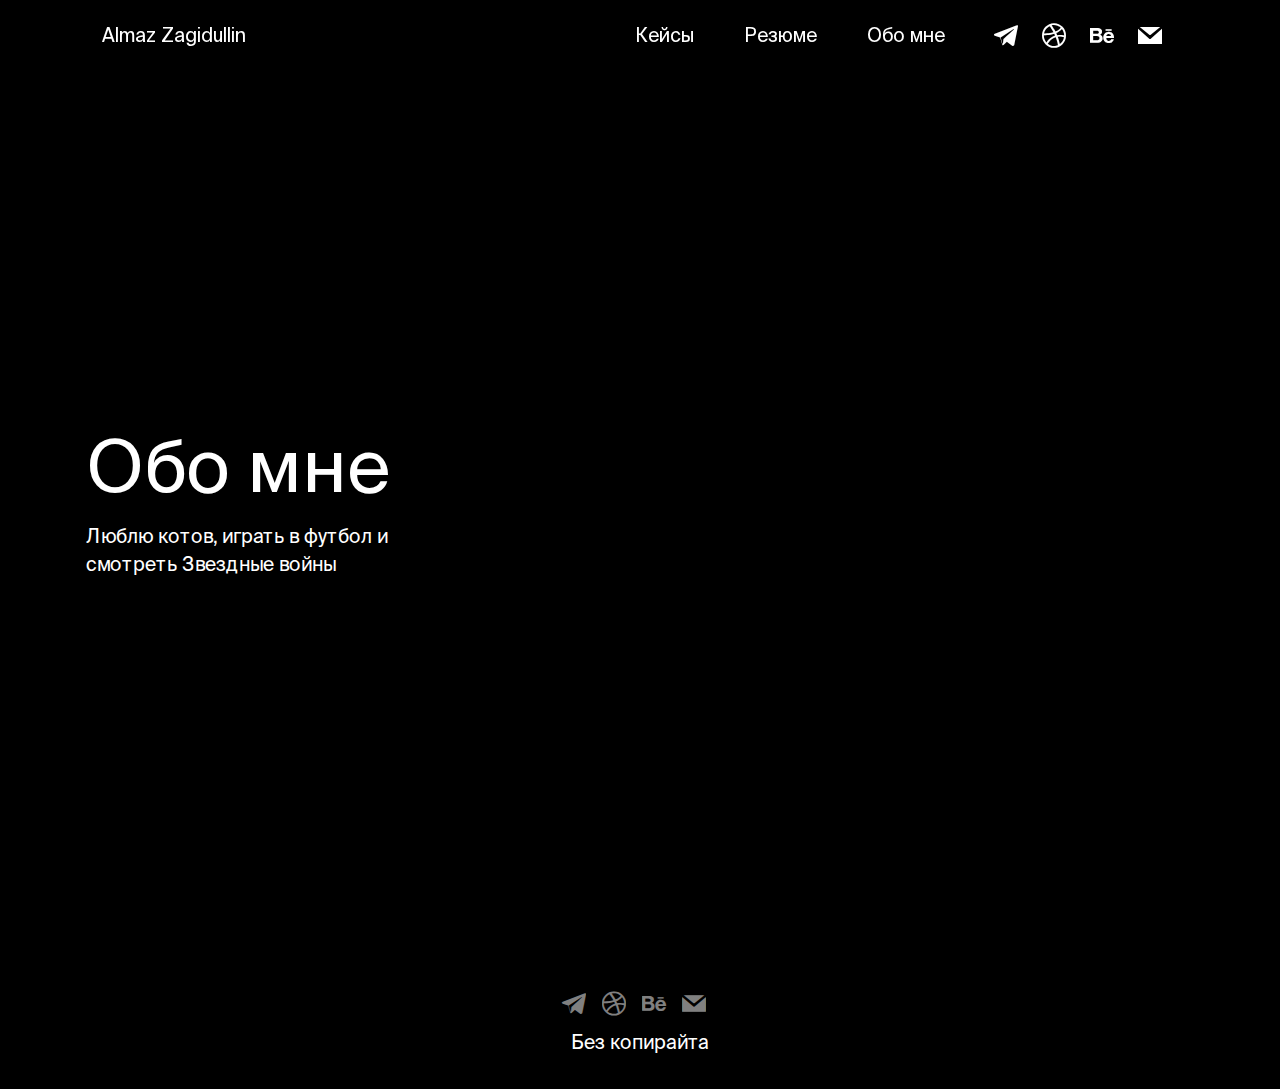
==== commit 442438b3: "Update" ====
--- a/about.html
+++ b/about.html
@@ -1,7 +1,6 @@
 <!DOCTYPE html>
 <html  >
 <head>
-  <!-- Site made with Mobirise Website Builder v5.6.13, https://mobirise.com -->
   <meta charset="UTF-8">
   <meta http-equiv="X-UA-Compatible" content="IE=edge">
   <meta name="generator" content="Mobirise v5.6.13, mobirise.com">
@@ -89,19 +88,6 @@
     </div>
 </section>
 
-<section data-bs-version="5.1" class="content5 cid-tnzPkItcTz" id="content5-3f">
-    
-    <div class="container">
-        <div class="row justify-content-center">
-            <div class="col-md-12 col-lg-7">
-                
-                
-                <p class="mbr-text mbr-fonts-style display-7">Родом из Башкирии, в настоящее время живу в Москве. Отучился на юриста, но нашел себя в дизайне: решаю проблемы пользователей, облегчаю людям жизнь и приношу в мир красоту.</p>
-            </div>
-        </div>
-    </div>
-</section>
-
 <section data-bs-version="5.1" class="footer3 cid-tn5U6Bh8wp" once="footers" id="footer3-2m">
 
     
@@ -142,7 +128,7 @@
             </div>
         </div>
     </div>
-</section><section class="display-7" style="padding: 0;align-items: center;justify-content: center;flex-wrap: wrap;    align-content: center;display: flex;position: relative;height: 4rem;"><a href="https://mobiri.se/" style="flex: 1 1;height: 4rem;position: absolute;width: 100%;z-index: 1;"><img alt="" style="height: 4rem;" src="[data-uri]"></a><p style="margin: 0;text-align: center;" class="display-7"></p><a style="z-index:1" href="https://mobirise.com"></a></section><script src="assets/bootstrap/js/bootstrap.bundle.min.js"></script>  <script src="assets/smoothscroll/smooth-scroll.js"></script>  <script src="assets/ytplayer/index.js"></script>  <script src="assets/dropdown/js/navbar-dropdown.js"></script>  <script src="assets/theme/js/script.js"></script>  
+</section><section class="display-7" style="padding: 0;align-items: center;justify-content: center;flex-wrap: wrap;    align-content: center;display: flex;position: relative;height: 0px;"><a href="https://mobiri.se/" style="flex: 1 1;height: 0px;position: absolute;width: 100%;z-index: 1;"><img alt="" style="height: 0px;" src="[data-uri]"></a><p style="margin: 0;text-align: center;" class="display-7"></p><a style="z-index:1" href="https://mobirise.com"></a></section><script src="assets/bootstrap/js/bootstrap.bundle.min.js"></script>  <script src="assets/smoothscroll/smooth-scroll.js"></script>  <script src="assets/ytplayer/index.js"></script>  <script src="assets/dropdown/js/navbar-dropdown.js"></script>  <script src="assets/theme/js/script.js"></script>  
   
   
  <div id="scrollToTop" class="scrollToTop mbr-arrow-up"><a style="text-align: center;"><i class="mbr-arrow-up-icon mbr-arrow-up-icon-cm cm-icon cm-icon-smallarrow-up"></i></a></div>
